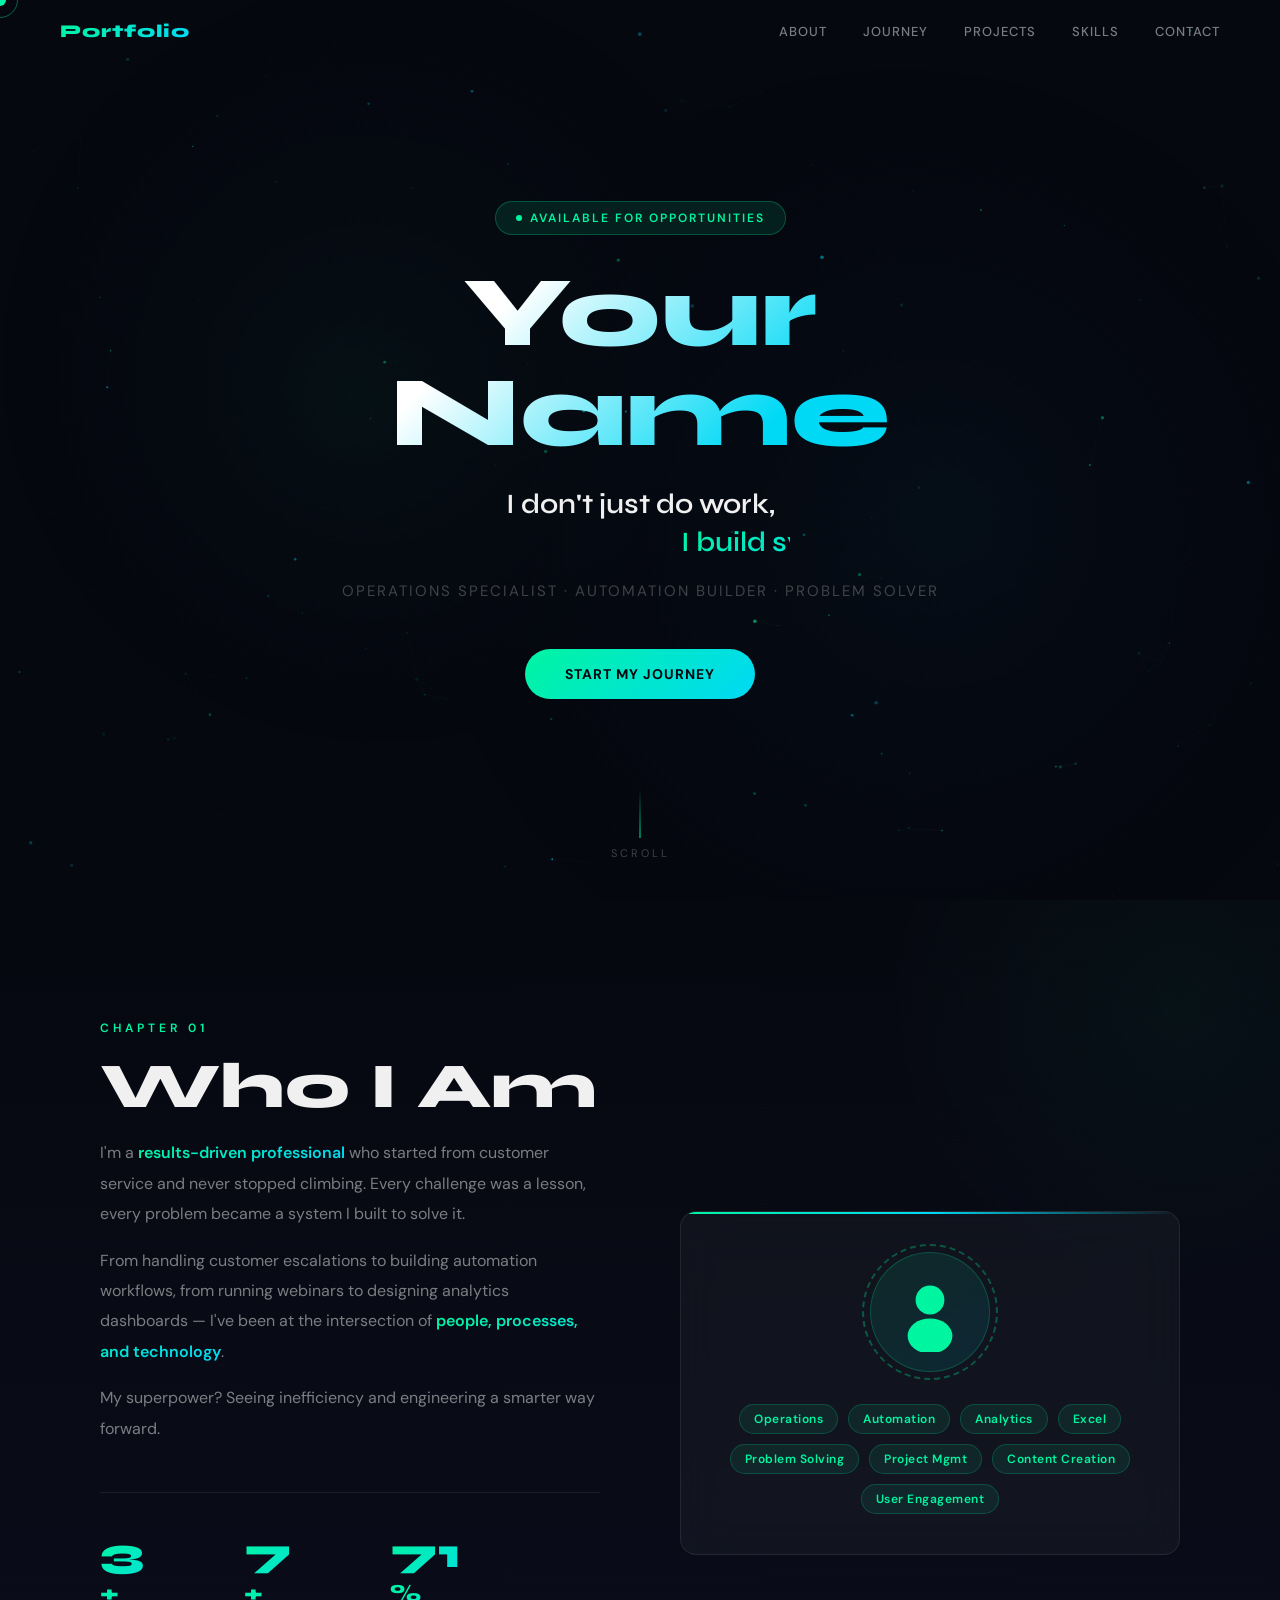
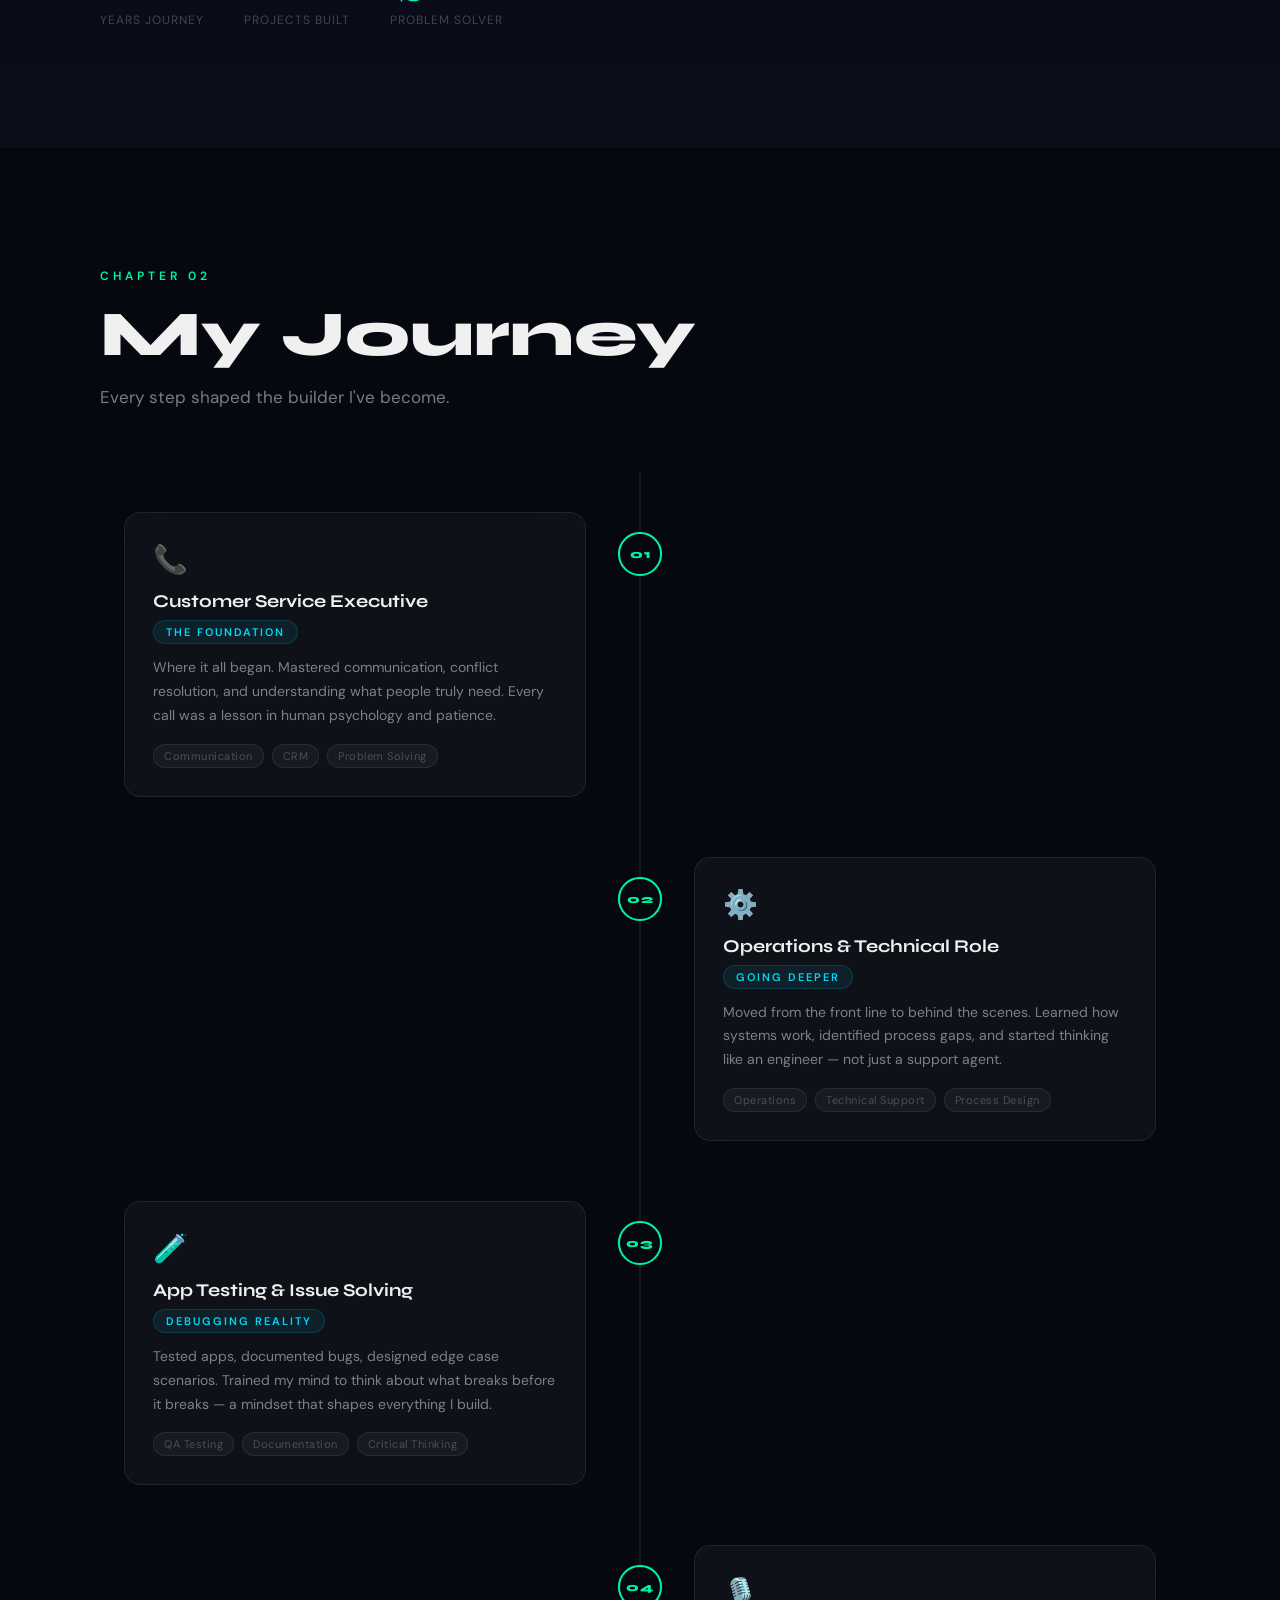
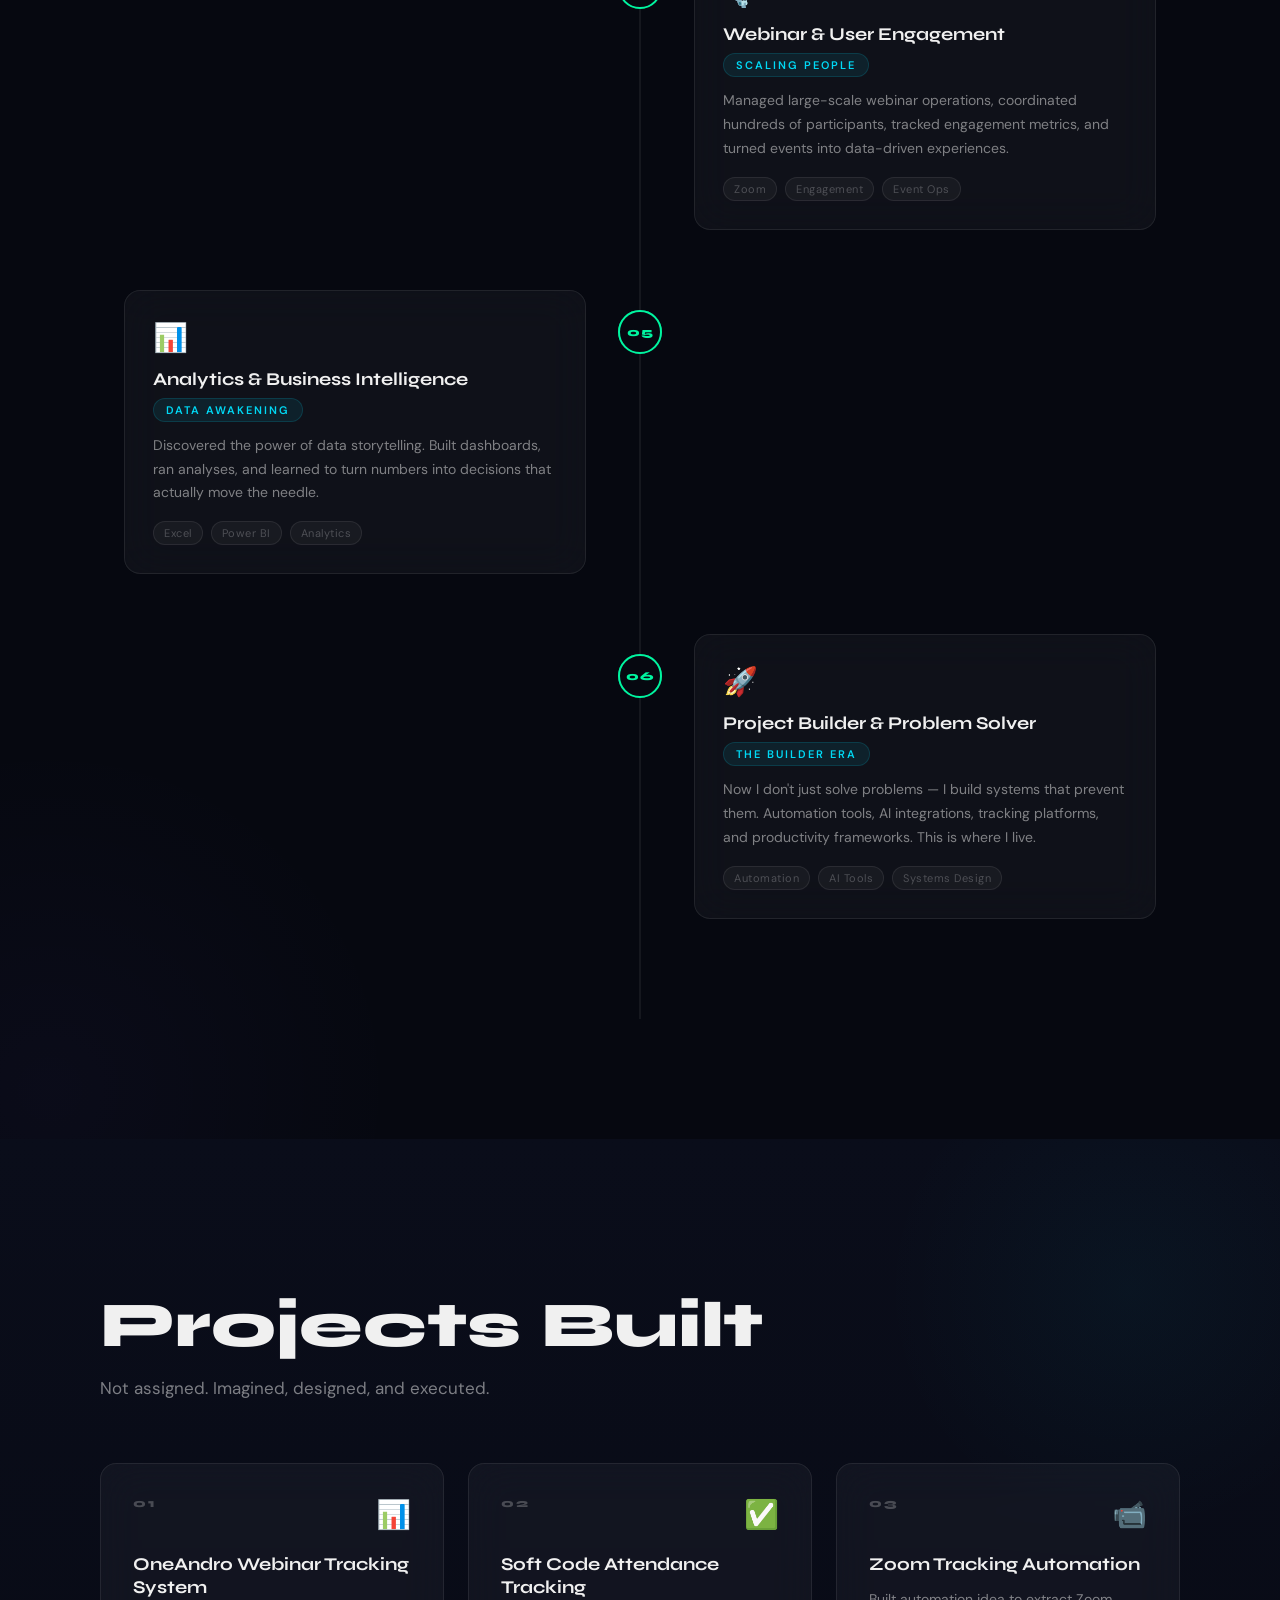
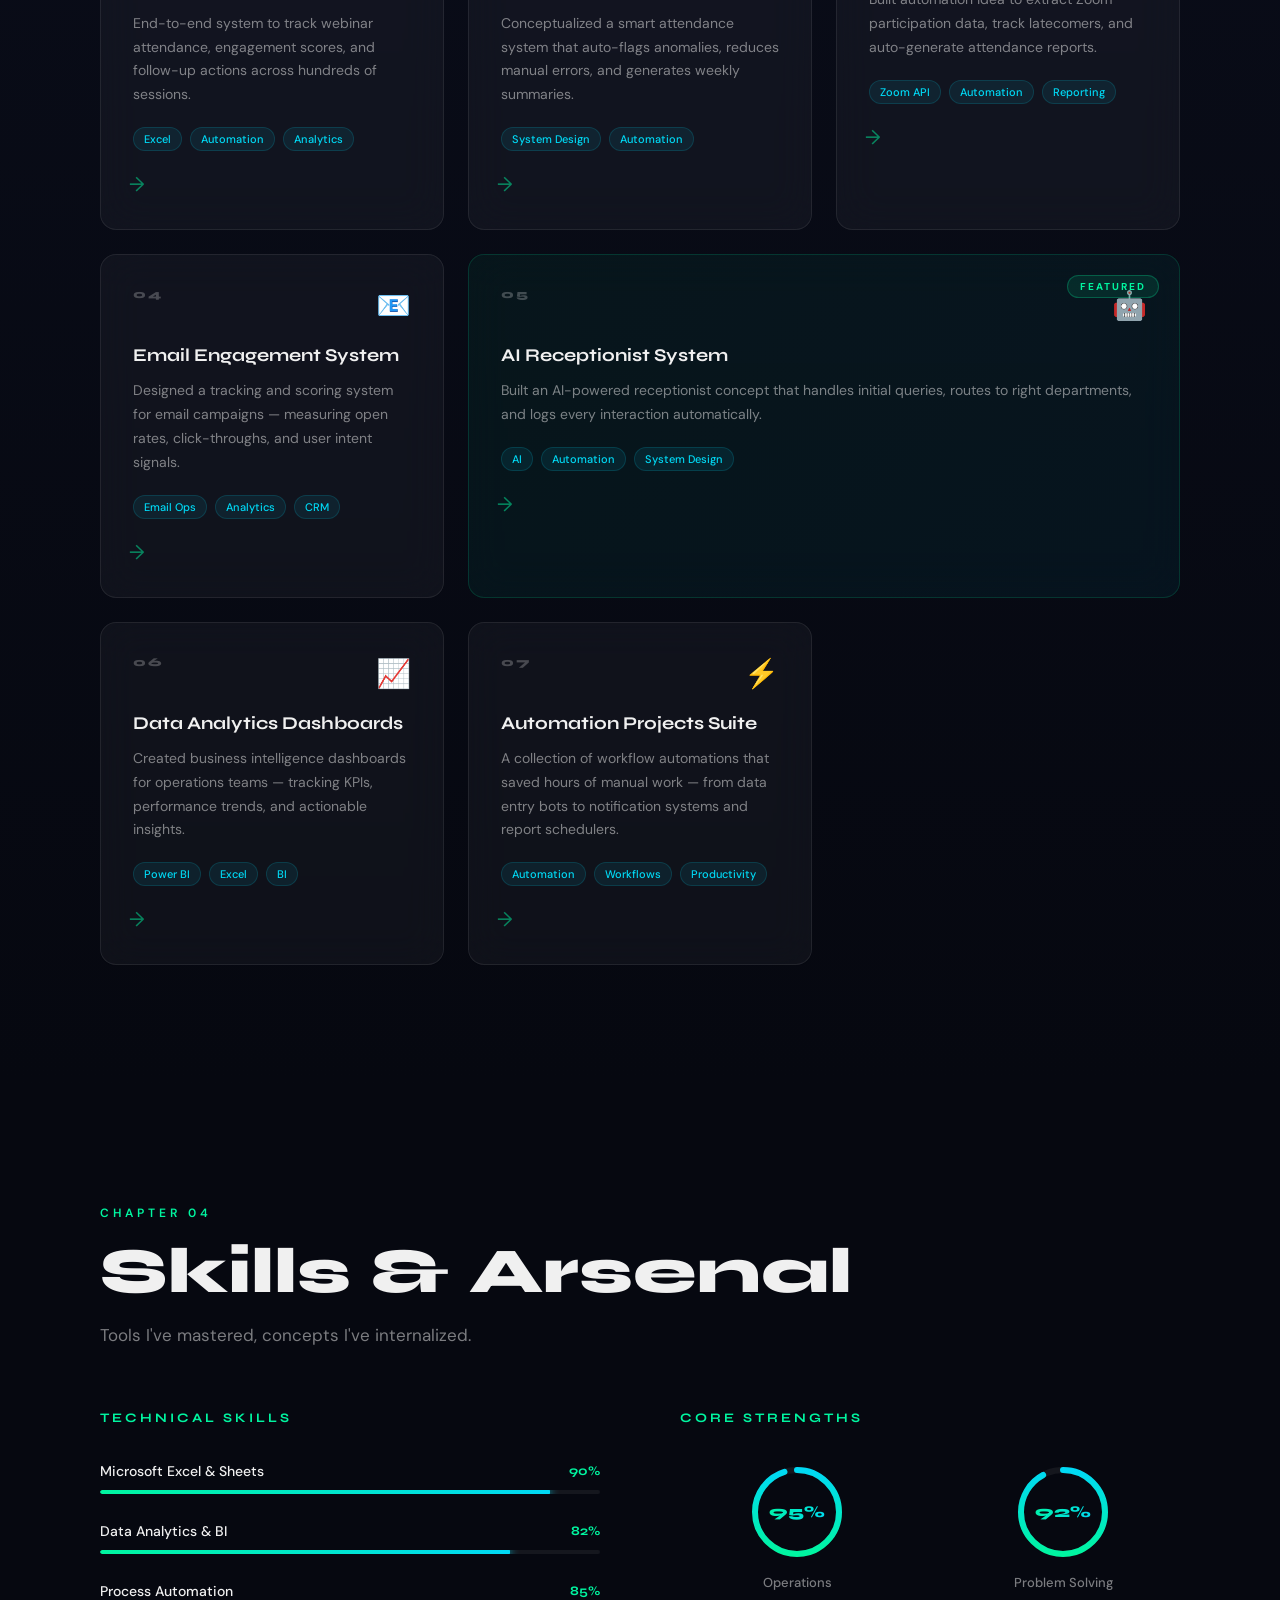
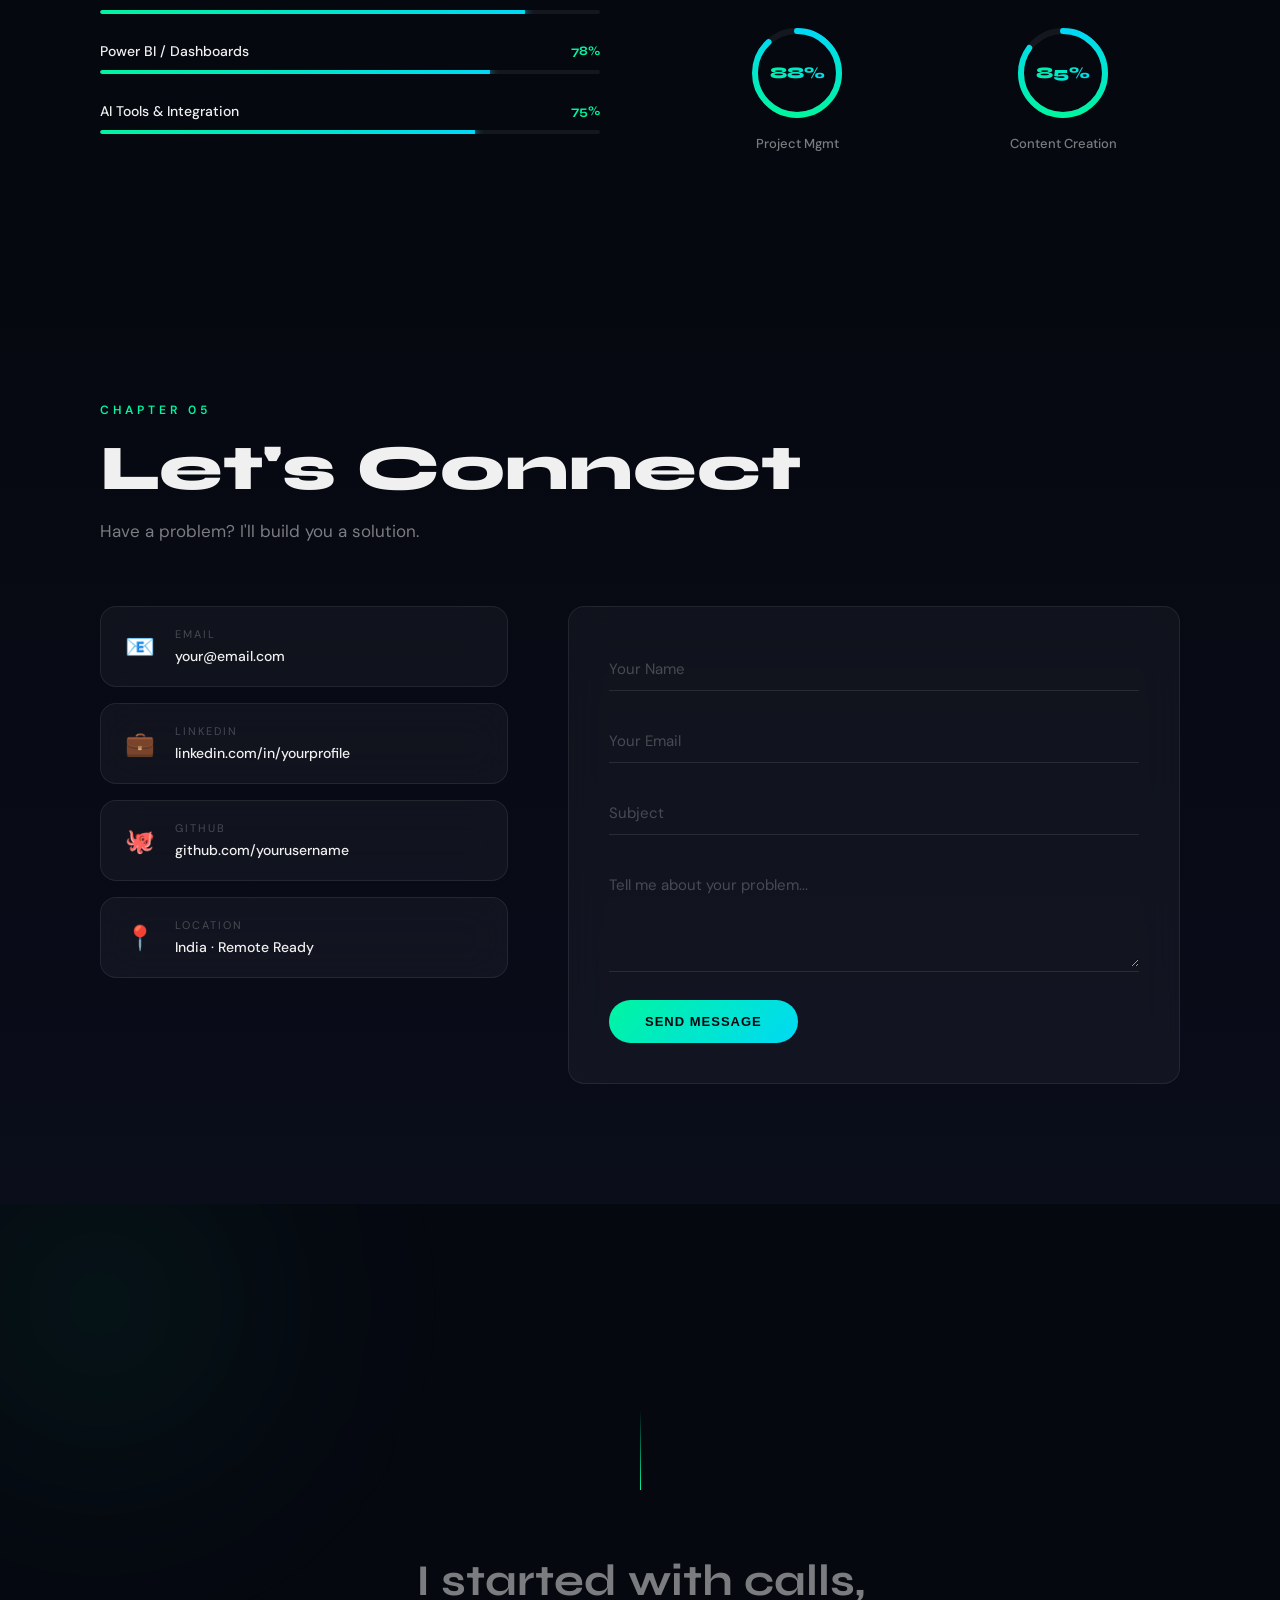
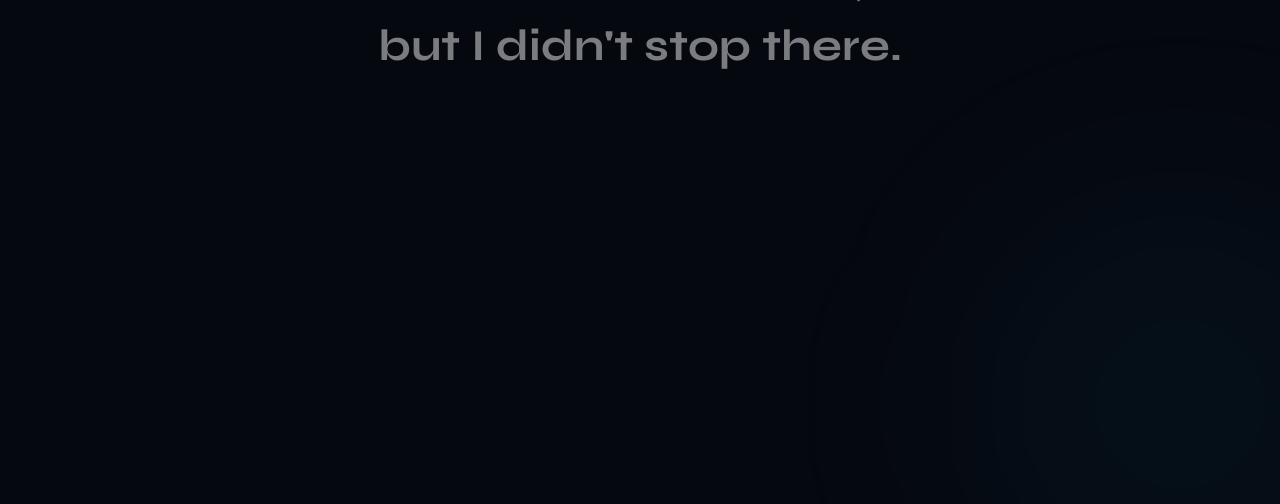
==== index.html @ ba32dc25 "Rename index (1).html to index.html" ====
<!DOCTYPE html>
<html lang="en">
<head>
<meta charset="UTF-8">
<meta name="viewport" content="width=device-width, initial-scale=1.0">
<title>Portfolio — I Create Solutions</title>
<link rel="preconnect" href="https://fonts.googleapis.com">
<link rel="preconnect" href="https://fonts.gstatic.com" crossorigin>
<link href="https://fonts.googleapis.com/css2?family=Clash+Display:wght@400;500;600;700&family=Syne:wght@400;500;600;700;800&family=DM+Sans:ital,wght@0,300;0,400;0,500;1,300&display=swap" rel="stylesheet">
<link rel="stylesheet" href="style.css">
</head>
<body>

<!-- Custom Cursor -->
<div class="cursor" id="cursor"></div>
<div class="cursor-follower" id="cursorFollower"></div>

<!-- Loader -->
<div class="loader" id="loader">
  <div class="loader-inner">
    <div class="loader-line"></div>
    <p class="loader-text">Loading Story<span class="loader-dots">...</span></p>
  </div>
</div>

<!-- Navigation -->
<nav class="nav" id="nav">
  <div class="nav-logo">Portfolio</div>
  <div class="nav-links">
    <a href="#about">About</a>
    <a href="#journey">Journey</a>
    <a href="#projects">Projects</a>
    <a href="#skills">Skills</a>
    <a href="#contact">Contact</a>
  </div>
  <div class="nav-hamburger" id="hamburger">
    <span></span><span></span><span></span>
  </div>
</nav>

<!-- Mobile Nav -->
<div class="mobile-nav" id="mobileNav">
  <a href="#about" class="mobile-nav-link">About</a>
  <a href="#journey" class="mobile-nav-link">Journey</a>
  <a href="#projects" class="mobile-nav-link">Projects</a>
  <a href="#skills" class="mobile-nav-link">Skills</a>
  <a href="#contact" class="mobile-nav-link">Contact</a>
</div>

<!-- ===== HERO SECTION ===== -->
<section class="hero" id="hero">
  <canvas id="particleCanvas"></canvas>
  <div class="hero-content">
    <div class="hero-badge reveal-up">Available for Opportunities</div>
    <h1 class="hero-name reveal-up">
      <span class="name-line" data-text="Your Name">Your Name</span>
    </h1>
    <div class="hero-tagline reveal-up">
      <span class="tagline-static">I don't just do work,</span>
      <span class="tagline-animated">
        <span class="word active">I create solutions.</span>
        <span class="word">I build systems.</span>
        <span class="word">I automate futures.</span>
      </span>
    </div>
    <p class="hero-sub reveal-up">Operations Specialist · Automation Builder · Problem Solver</p>
    <a href="#about" class="hero-btn reveal-up">
      <span>Start My Journey</span>
      <div class="btn-glow"></div>
    </a>
  </div>
  <div class="hero-scroll-indicator">
    <div class="scroll-line"></div>
    <span>Scroll</span>
  </div>
</section>

<!-- ===== ABOUT SECTION ===== -->
<section class="about" id="about">
  <div class="section-container">
    <div class="section-label">Chapter 01</div>
    <h2 class="section-title split-text">Who I Am</h2>
    <div class="about-grid">
      <div class="about-text">
        <p class="about-intro">I'm a <span class="highlight">results-driven professional</span> who started from customer service and never stopped climbing. Every challenge was a lesson, every problem became a system I built to solve it.</p>
        <p>From handling customer escalations to building automation workflows, from running webinars to designing analytics dashboards — I've been at the intersection of <span class="highlight">people, processes, and technology</span>.</p>
        <p>My superpower? Seeing inefficiency and engineering a smarter way forward.</p>
        <div class="about-stats">
          <div class="stat-item">
            <span class="stat-num" data-target="5">0</span><span class="stat-suffix">+</span>
            <span class="stat-label">Years Journey</span>
          </div>
          <div class="stat-item">
            <span class="stat-num" data-target="10">0</span><span class="stat-suffix">+</span>
            <span class="stat-label">Projects Built</span>
          </div>
          <div class="stat-item">
            <span class="stat-num" data-target="100">0</span><span class="stat-suffix">%</span>
            <span class="stat-label">Problem Solver</span>
          </div>
        </div>
      </div>
      <div class="about-visual">
        <div class="about-card glass">
          <div class="about-avatar">
            <div class="avatar-ring"></div>
            <div class="avatar-inner">
              <svg viewBox="0 0 100 100" fill="none" xmlns="http://www.w3.org/2000/svg">
                <circle cx="50" cy="35" r="18" fill="url(#avatarGrad)"/>
                <ellipse cx="50" cy="80" rx="28" ry="22" fill="url(#avatarGrad)"/>
                <defs>
                  <linearGradient id="avatarGrad" x1="0" y1="0" x2="100" y2="100">
                    <stop offset="0%" stop-color="#00f5a0"/>
                    <stop offset="100%" stop-color="#00d9f5"/>
                  </linearGradient>
                </defs>
              </svg>
            </div>
          </div>
          <div class="skill-tags">
            <span class="tag">Operations</span>
            <span class="tag">Automation</span>
            <span class="tag">Analytics</span>
            <span class="tag">Excel</span>
            <span class="tag">Problem Solving</span>
            <span class="tag">Project Mgmt</span>
            <span class="tag">Content Creation</span>
            <span class="tag">User Engagement</span>
          </div>
        </div>
      </div>
    </div>
  </div>
</section>

<!-- ===== JOURNEY SECTION ===== -->
<section class="journey" id="journey">
  <div class="section-container">
    <div class="section-label">Chapter 02</div>
    <h2 class="section-title">My Journey</h2>
    <p class="section-sub">Every step shaped the builder I've become.</p>
    <div class="timeline">
      <div class="timeline-line">
        <div class="timeline-progress" id="timelineProgress"></div>
      </div>

      <div class="timeline-item" data-side="left">
        <div class="timeline-dot">
          <div class="dot-pulse"></div>
          <span>01</span>
        </div>
        <div class="timeline-card glass">
          <div class="timeline-icon">📞</div>
          <h3>Customer Service Executive</h3>
          <div class="timeline-tag">The Foundation</div>
          <p>Where it all began. Mastered communication, conflict resolution, and understanding what people truly need. Every call was a lesson in human psychology and patience.</p>
          <div class="timeline-skills">
            <span>Communication</span><span>CRM</span><span>Problem Solving</span>
          </div>
        </div>
      </div>

      <div class="timeline-item" data-side="right">
        <div class="timeline-dot">
          <div class="dot-pulse"></div>
          <span>02</span>
        </div>
        <div class="timeline-card glass">
          <div class="timeline-icon">⚙️</div>
          <h3>Operations & Technical Role</h3>
          <div class="timeline-tag">Going Deeper</div>
          <p>Moved from the front line to behind the scenes. Learned how systems work, identified process gaps, and started thinking like an engineer — not just a support agent.</p>
          <div class="timeline-skills">
            <span>Operations</span><span>Technical Support</span><span>Process Design</span>
          </div>
        </div>
      </div>

      <div class="timeline-item" data-side="left">
        <div class="timeline-dot">
          <div class="dot-pulse"></div>
          <span>03</span>
        </div>
        <div class="timeline-card glass">
          <div class="timeline-icon">🧪</div>
          <h3>App Testing & Issue Solving</h3>
          <div class="timeline-tag">Debugging Reality</div>
          <p>Tested apps, documented bugs, designed edge case scenarios. Trained my mind to think about what breaks before it breaks — a mindset that shapes everything I build.</p>
          <div class="timeline-skills">
            <span>QA Testing</span><span>Documentation</span><span>Critical Thinking</span>
          </div>
        </div>
      </div>

      <div class="timeline-item" data-side="right">
        <div class="timeline-dot">
          <div class="dot-pulse"></div>
          <span>04</span>
        </div>
        <div class="timeline-card glass">
          <div class="timeline-icon">🎙️</div>
          <h3>Webinar & User Engagement</h3>
          <div class="timeline-tag">Scaling People</div>
          <p>Managed large-scale webinar operations, coordinated hundreds of participants, tracked engagement metrics, and turned events into data-driven experiences.</p>
          <div class="timeline-skills">
            <span>Zoom</span><span>Engagement</span><span>Event Ops</span>
          </div>
        </div>
      </div>

      <div class="timeline-item" data-side="left">
        <div class="timeline-dot">
          <div class="dot-pulse"></div>
          <span>05</span>
        </div>
        <div class="timeline-card glass">
          <div class="timeline-icon">📊</div>
          <h3>Analytics & Business Intelligence</h3>
          <div class="timeline-tag">Data Awakening</div>
          <p>Discovered the power of data storytelling. Built dashboards, ran analyses, and learned to turn numbers into decisions that actually move the needle.</p>
          <div class="timeline-skills">
            <span>Excel</span><span>Power BI</span><span>Analytics</span>
          </div>
        </div>
      </div>

      <div class="timeline-item" data-side="right">
        <div class="timeline-dot">
          <div class="dot-pulse"></div>
          <span>06</span>
        </div>
        <div class="timeline-card glass">
          <div class="timeline-icon">🚀</div>
          <h3>Project Builder & Problem Solver</h3>
          <div class="timeline-tag">The Builder Era</div>
          <p>Now I don't just solve problems — I build systems that prevent them. Automation tools, AI integrations, tracking platforms, and productivity frameworks. This is where I live.</p>
          <div class="timeline-skills">
            <span>Automation</span><span>AI Tools</span><span>Systems Design</span>
          </div>
        </div>
      </div>

    </div>
  </div>
</section>

<!-- ===== PROJECTS SECTION ===== -->
<section class="projects" id="projects">
  <div class="section-container">
    <div class="section-label">Chapter 03</div>
    <h2 class="section-title">Projects Built</h2>
    <p class="section-sub">Not assigned. Imagined, designed, and executed.</p>
    <div class="projects-grid">

      <div class="project-card glass" data-project="0">
        <div class="project-glow"></div>
        <div class="project-header">
          <span class="project-num">01</span>
          <div class="project-icon">📊</div>
        </div>
        <h3>OneAndro Webinar Tracking System</h3>
        <p>End-to-end system to track webinar attendance, engagement scores, and follow-up actions across hundreds of sessions.</p>
        <div class="project-tags">
          <span>Excel</span><span>Automation</span><span>Analytics</span>
        </div>
        <div class="project-arrow">→</div>
      </div>

      <div class="project-card glass" data-project="1">
        <div class="project-glow"></div>
        <div class="project-header">
          <span class="project-num">02</span>
          <div class="project-icon">✅</div>
        </div>
        <h3>Soft Code Attendance Tracking</h3>
        <p>Conceptualized a smart attendance system that auto-flags anomalies, reduces manual errors, and generates weekly summaries.</p>
        <div class="project-tags">
          <span>System Design</span><span>Automation</span>
        </div>
        <div class="project-arrow">→</div>
      </div>

      <div class="project-card glass" data-project="2">
        <div class="project-glow"></div>
        <div class="project-header">
          <span class="project-num">03</span>
          <div class="project-icon">📹</div>
        </div>
        <h3>Zoom Tracking Automation</h3>
        <p>Built automation idea to extract Zoom participation data, track latecomers, and auto-generate attendance reports.</p>
        <div class="project-tags">
          <span>Zoom API</span><span>Automation</span><span>Reporting</span>
        </div>
        <div class="project-arrow">→</div>
      </div>

      <div class="project-card glass" data-project="3">
        <div class="project-glow"></div>
        <div class="project-header">
          <span class="project-num">04</span>
          <div class="project-icon">📧</div>
        </div>
        <h3>Email Engagement System</h3>
        <p>Designed a tracking and scoring system for email campaigns — measuring open rates, click-throughs, and user intent signals.</p>
        <div class="project-tags">
          <span>Email Ops</span><span>Analytics</span><span>CRM</span>
        </div>
        <div class="project-arrow">→</div>
      </div>

      <div class="project-card glass featured" data-project="4">
        <div class="project-glow"></div>
        <div class="project-badge">Featured</div>
        <div class="project-header">
          <span class="project-num">05</span>
          <div class="project-icon">🤖</div>
        </div>
        <h3>AI Receptionist System</h3>
        <p>Built an AI-powered receptionist concept that handles initial queries, routes to right departments, and logs every interaction automatically.</p>
        <div class="project-tags">
          <span>AI</span><span>Automation</span><span>System Design</span>
        </div>
        <div class="project-arrow">→</div>
      </div>

      <div class="project-card glass" data-project="5">
        <div class="project-glow"></div>
        <div class="project-header">
          <span class="project-num">06</span>
          <div class="project-icon">📈</div>
        </div>
        <h3>Data Analytics Dashboards</h3>
        <p>Created business intelligence dashboards for operations teams — tracking KPIs, performance trends, and actionable insights.</p>
        <div class="project-tags">
          <span>Power BI</span><span>Excel</span><span>BI</span>
        </div>
        <div class="project-arrow">→</div>
      </div>

      <div class="project-card glass" data-project="6">
        <div class="project-glow"></div>
        <div class="project-header">
          <span class="project-num">07</span>
          <div class="project-icon">⚡</div>
        </div>
        <h3>Automation Projects Suite</h3>
        <p>A collection of workflow automations that saved hours of manual work — from data entry bots to notification systems and report schedulers.</p>
        <div class="project-tags">
          <span>Automation</span><span>Workflows</span><span>Productivity</span>
        </div>
        <div class="project-arrow">→</div>
      </div>

    </div>
  </div>
</section>

<!-- Project Modal -->
<div class="project-modal" id="projectModal">
  <div class="modal-overlay" id="modalOverlay"></div>
  <div class="modal-content glass" id="modalContent">
    <button class="modal-close" id="modalClose">✕</button>
    <div id="modalBody"></div>
  </div>
</div>

<!-- ===== SKILLS SECTION ===== -->
<section class="skills" id="skills">
  <div class="section-container">
    <div class="section-label">Chapter 04</div>
    <h2 class="section-title">Skills & Arsenal</h2>
    <p class="section-sub">Tools I've mastered, concepts I've internalized.</p>

    <div class="skills-layout">
      <div class="skills-bars">
        <h3 class="skills-category">Technical Skills</h3>
        <div class="skill-bar-item" data-percent="90">
          <div class="skill-bar-header">
            <span>Microsoft Excel & Sheets</span>
            <span class="skill-percent">90%</span>
          </div>
          <div class="skill-bar-track">
            <div class="skill-bar-fill" style="--target: 90%"></div>
          </div>
        </div>
        <div class="skill-bar-item" data-percent="82">
          <div class="skill-bar-header">
            <span>Data Analytics & BI</span>
            <span class="skill-percent">82%</span>
          </div>
          <div class="skill-bar-track">
            <div class="skill-bar-fill" style="--target: 82%"></div>
          </div>
        </div>
        <div class="skill-bar-item" data-percent="85">
          <div class="skill-bar-header">
            <span>Process Automation</span>
            <span class="skill-percent">85%</span>
          </div>
          <div class="skill-bar-track">
            <div class="skill-bar-fill" style="--target: 85%"></div>
          </div>
        </div>
        <div class="skill-bar-item" data-percent="78">
          <div class="skill-bar-header">
            <span>Power BI / Dashboards</span>
            <span class="skill-percent">78%</span>
          </div>
          <div class="skill-bar-track">
            <div class="skill-bar-fill" style="--target: 78%"></div>
          </div>
        </div>
        <div class="skill-bar-item" data-percent="75">
          <div class="skill-bar-header">
            <span>AI Tools & Integration</span>
            <span class="skill-percent">75%</span>
          </div>
          <div class="skill-bar-track">
            <div class="skill-bar-fill" style="--target: 75%"></div>
          </div>
        </div>
      </div>

      <div class="skills-orbs">
        <h3 class="skills-category">Core Strengths</h3>
        <div class="orbs-grid">
          <div class="orb-item">
            <div class="orb-ring"><div class="orb-inner" data-percent="95">
              <svg viewBox="0 0 100 100"><circle cx="50" cy="50" r="42" class="orb-bg"/><circle cx="50" cy="50" r="42" class="orb-fill" style="--p:95"/></svg>
              <span class="orb-val">95%</span>
            </div></div>
            <p>Operations</p>
          </div>
          <div class="orb-item">
            <div class="orb-ring"><div class="orb-inner" data-percent="92">
              <svg viewBox="0 0 100 100"><circle cx="50" cy="50" r="42" class="orb-bg"/><circle cx="50" cy="50" r="42" class="orb-fill" style="--p:92"/></svg>
              <span class="orb-val">92%</span>
            </div></div>
            <p>Problem Solving</p>
          </div>
          <div class="orb-item">
            <div class="orb-ring"><div class="orb-inner" data-percent="88">
              <svg viewBox="0 0 100 100"><circle cx="50" cy="50" r="42" class="orb-bg"/><circle cx="50" cy="50" r="42" class="orb-fill" style="--p:88"/></svg>
              <span class="orb-val">88%</span>
            </div></div>
            <p>Project Mgmt</p>
          </div>
          <div class="orb-item">
            <div class="orb-ring"><div class="orb-inner" data-percent="85">
              <svg viewBox="0 0 100 100"><circle cx="50" cy="50" r="42" class="orb-bg"/><circle cx="50" cy="50" r="42" class="orb-fill" style="--p:85"/></svg>
              <span class="orb-val">85%</span>
            </div></div>
            <p>Content Creation</p>
          </div>
        </div>
      </div>
    </div>
  </div>
</section>

<!-- ===== CONTACT SECTION ===== -->
<section class="contact" id="contact">
  <div class="section-container">
    <div class="section-label">Chapter 05</div>
    <h2 class="section-title">Let's Connect</h2>
    <p class="section-sub">Have a problem? I'll build you a solution.</p>
    <div class="contact-grid">
      <div class="contact-info">
        <div class="contact-item glass">
          <span class="contact-icon">📧</span>
          <div>
            <span class="contact-label">Email</span>
            <a href="mailto:your@email.com" class="contact-value">your@email.com</a>
          </div>
        </div>
        <div class="contact-item glass">
          <span class="contact-icon">💼</span>
          <div>
            <span class="contact-label">LinkedIn</span>
            <a href="#" class="contact-value">linkedin.com/in/yourprofile</a>
          </div>
        </div>
        <div class="contact-item glass">
          <span class="contact-icon">🐙</span>
          <div>
            <span class="contact-label">GitHub</span>
            <a href="#" class="contact-value">github.com/yourusername</a>
          </div>
        </div>
        <div class="contact-item glass">
          <span class="contact-icon">📍</span>
          <div>
            <span class="contact-label">Location</span>
            <span class="contact-value">India · Remote Ready</span>
          </div>
        </div>
      </div>
      <form class="contact-form glass" id="contactForm">
        <div class="form-group">
          <input type="text" placeholder="Your Name" class="form-input" required>
          <div class="form-line"></div>
        </div>
        <div class="form-group">
          <input type="email" placeholder="Your Email" class="form-input" required>
          <div class="form-line"></div>
        </div>
        <div class="form-group">
          <input type="text" placeholder="Subject" class="form-input">
          <div class="form-line"></div>
        </div>
        <div class="form-group">
          <textarea placeholder="Tell me about your problem..." class="form-input form-textarea" rows="4" required></textarea>
          <div class="form-line"></div>
        </div>
        <button type="submit" class="submit-btn">
          <span>Send Message</span>
          <div class="btn-glow"></div>
        </button>
        <div class="form-success" id="formSuccess">Message sent! I'll reply soon ✓</div>
      </form>
    </div>
  </div>
</section>

<!-- ===== FINAL SECTION ===== -->
<section class="finale" id="finale">
  <div class="finale-bg">
    <div class="finale-orb finale-orb-1"></div>
    <div class="finale-orb finale-orb-2"></div>
  </div>
  <div class="finale-content">
    <div class="finale-line"></div>
    <blockquote class="finale-quote">
      <span class="q-line" data-delay="0">I started with calls,</span>
      <span class="q-line" data-delay="0.3">but I didn't stop there.</span>
      <span class="q-line q-highlight" data-delay="0.7">I started building solutions.</span>
    </blockquote>
    <p class="finale-sub">And I'm not done yet.</p>
    <a href="#hero" class="back-top-btn glass">
      <span>↑</span> Back to Top
    </a>
  </div>
</section>

<script src="script.js"></script>
</body>
</html>
---- style.css ----
/* ============================================
   PORTFOLIO CSS — DARK CINEMATIC THEME
   ============================================ */

:root {
  --bg: #060810;
  --bg-2: #0a0d1a;
  --surface: rgba(255,255,255,0.04);
  --surface-hover: rgba(255,255,255,0.08);
  --border: rgba(255,255,255,0.08);
  --border-hover: rgba(0,245,160,0.3);
  --neon-1: #00f5a0;
  --neon-2: #00d9f5;
  --neon-3: #7b61ff;
  --neon-4: #ff6b6b;
  --text: #f0f0f0;
  --text-muted: rgba(240,240,240,0.5);
  --text-dim: rgba(240,240,240,0.25);
  --glow-1: rgba(0,245,160,0.15);
  --glow-2: rgba(0,217,245,0.15);
  --radius: 16px;
  --radius-sm: 10px;
  --font-display: 'Syne', sans-serif;
  --font-body: 'DM Sans', sans-serif;
}

/* ===== RESET & BASE ===== */
*, *::before, *::after { margin: 0; padding: 0; box-sizing: border-box; }
html { scroll-behavior: smooth; overflow-x: hidden; }
body {
  background: var(--bg);
  color: var(--text);
  font-family: var(--font-body);
  overflow-x: hidden;
  cursor: none;
}
a { color: inherit; text-decoration: none; }
img { max-width: 100%; display: block; }

/* ===== SCROLLBAR ===== */
::-webkit-scrollbar { width: 4px; }
::-webkit-scrollbar-track { background: var(--bg); }
::-webkit-scrollbar-thumb { background: var(--neon-1); border-radius: 4px; }

/* ===== CUSTOM CURSOR ===== */
.cursor {
  width: 12px; height: 12px;
  background: var(--neon-1);
  border-radius: 50%;
  position: fixed; top: 0; left: 0;
  pointer-events: none; z-index: 9999;
  transform: translate(-50%, -50%);
  transition: transform 0.1s ease, width 0.3s, height 0.3s, background 0.3s;
  mix-blend-mode: screen;
}
.cursor-follower {
  width: 36px; height: 36px;
  border: 1.5px solid rgba(0,245,160,0.4);
  border-radius: 50%;
  position: fixed; top: 0; left: 0;
  pointer-events: none; z-index: 9998;
  transform: translate(-50%, -50%);
  transition: transform 0.12s ease, width 0.3s, height 0.3s, opacity 0.3s;
}
.cursor.expanded { width: 24px; height: 24px; }
.cursor-follower.expanded { width: 56px; height: 56px; border-color: rgba(0,245,160,0.2); }

/* ===== LOADER ===== */
.loader {
  position: fixed; inset: 0;
  background: var(--bg);
  z-index: 10000;
  display: flex; align-items: center; justify-content: center;
  transition: opacity 0.6s ease, visibility 0.6s ease;
}
.loader.hidden { opacity: 0; visibility: hidden; }
.loader-inner { text-align: center; }
.loader-line {
  width: 0; height: 2px;
  background: linear-gradient(90deg, var(--neon-1), var(--neon-2));
  margin: 0 auto 20px;
  border-radius: 2px;
  animation: loaderLine 1.5s ease forwards;
}
@keyframes loaderLine {
  to { width: 200px; }
}
.loader-text {
  font-family: var(--font-display);
  font-size: 14px;
  color: var(--text-muted);
  letter-spacing: 3px;
  text-transform: uppercase;
}
.loader-dots { animation: blink 1s infinite; }
@keyframes blink { 0%,100%{opacity:1} 50%{opacity:0} }

/* ===== NAVIGATION ===== */
.nav {
  position: fixed; top: 0; left: 0; right: 0;
  z-index: 1000;
  display: flex; align-items: center; justify-content: space-between;
  padding: 20px 60px;
  transition: all 0.4s ease;
}
.nav.scrolled {
  background: rgba(6,8,16,0.85);
  backdrop-filter: blur(20px);
  border-bottom: 1px solid var(--border);
  padding: 14px 60px;
}
.nav-logo {
  font-family: var(--font-display);
  font-size: 18px;
  font-weight: 800;
  background: linear-gradient(135deg, var(--neon-1), var(--neon-2));
  -webkit-background-clip: text;
  -webkit-text-fill-color: transparent;
  letter-spacing: 1px;
}
.nav-links { display: flex; gap: 36px; }
.nav-links a {
  font-size: 13px;
  font-weight: 500;
  color: var(--text-muted);
  letter-spacing: 1px;
  text-transform: uppercase;
  position: relative;
  transition: color 0.3s;
}
.nav-links a::after {
  content: '';
  position: absolute; bottom: -4px; left: 0; right: 0;
  height: 1px;
  background: var(--neon-1);
  transform: scaleX(0);
  transition: transform 0.3s ease;
}
.nav-links a:hover { color: var(--neon-1); }
.nav-links a:hover::after { transform: scaleX(1); }

.nav-hamburger {
  display: none; flex-direction: column; gap: 6px;
  cursor: pointer;
}
.nav-hamburger span {
  width: 24px; height: 2px;
  background: var(--text);
  transition: all 0.3s;
  border-radius: 2px;
}

.mobile-nav {
  position: fixed; top: 0; right: -100%;
  width: 280px; height: 100vh;
  background: rgba(6,8,16,0.97);
  backdrop-filter: blur(20px);
  border-left: 1px solid var(--border);
  z-index: 999;
  display: flex; flex-direction: column;
  justify-content: center; align-items: center;
  gap: 32px;
  transition: right 0.4s cubic-bezier(0.4,0,0.2,1);
}
.mobile-nav.open { right: 0; }
.mobile-nav-link {
  font-family: var(--font-display);
  font-size: 20px; font-weight: 700;
  color: var(--text-muted);
  transition: color 0.3s;
}
.mobile-nav-link:hover { color: var(--neon-1); }

/* ===== GLASSMORPHISM ===== */
.glass {
  background: var(--surface);
  backdrop-filter: blur(20px);
  -webkit-backdrop-filter: blur(20px);
  border: 1px solid var(--border);
  border-radius: var(--radius);
}

/* ===== SECTION BASE ===== */
.section-container {
  max-width: 1200px; margin: 0 auto;
  padding: 120px 60px;
}
.section-label {
  font-size: 12px; font-weight: 600;
  color: var(--neon-1);
  letter-spacing: 4px;
  text-transform: uppercase;
  margin-bottom: 16px;
  opacity: 0;
  transform: translateY(20px);
  transition: all 0.6s ease;
}
.section-label.visible { opacity: 1; transform: translateY(0); }
.section-title {
  font-family: var(--font-display);
  font-size: clamp(36px, 5vw, 64px);
  font-weight: 800;
  line-height: 1.1;
  margin-bottom: 16px;
  opacity: 0;
  transform: translateY(30px);
  transition: all 0.7s ease 0.1s;
}
.section-title.visible { opacity: 1; transform: translateY(0); }
.section-sub {
  font-size: 17px;
  color: var(--text-muted);
  margin-bottom: 64px;
  opacity: 0;
  transform: translateY(20px);
  transition: all 0.6s ease 0.2s;
}
.section-sub.visible { opacity: 1; transform: translateY(0); }

/* ===== HERO ===== */
.hero {
  position: relative; width: 100%; height: 100vh;
  display: flex; align-items: center; justify-content: center;
  overflow: hidden;
}
#particleCanvas {
  position: absolute; inset: 0; z-index: 0;
}
.hero-content {
  position: relative; z-index: 2;
  text-align: center;
  max-width: 800px; padding: 0 24px;
}
.hero-badge {
  display: inline-flex; align-items: center; gap: 8px;
  background: rgba(0,245,160,0.1);
  border: 1px solid rgba(0,245,160,0.25);
  color: var(--neon-1);
  font-size: 12px; font-weight: 600;
  letter-spacing: 2px; text-transform: uppercase;
  padding: 8px 20px; border-radius: 40px;
  margin-bottom: 28px;
  opacity: 0; transform: translateY(20px);
  animation: revealUp 0.6s ease 1.8s forwards;
}
.hero-badge::before {
  content: '';
  width: 6px; height: 6px; border-radius: 50%;
  background: var(--neon-1);
  animation: pulse 2s infinite;
}
@keyframes pulse {
  0%,100%{opacity:1;transform:scale(1)}
  50%{opacity:0.5;transform:scale(0.8)}
}
.hero-name {
  font-family: var(--font-display);
  font-size: clamp(52px, 10vw, 100px);
  font-weight: 800; line-height: 1;
  background: linear-gradient(135deg, #ffffff 30%, var(--neon-2) 70%);
  -webkit-background-clip: text;
  -webkit-text-fill-color: transparent;
  margin-bottom: 24px;
  opacity: 0; transform: translateY(30px);
  animation: revealUp 0.8s ease 2s forwards;
}
.hero-tagline {
  font-family: var(--font-display);
  font-size: clamp(18px, 3vw, 28px);
  font-weight: 600; color: var(--text-muted);
  margin-bottom: 16px;
  display: flex; flex-direction: column; align-items: center; gap: 4px;
  opacity: 0; transform: translateY(20px);
  animation: revealUp 0.6s ease 2.2s forwards;
}
.tagline-static { color: var(--text); }
.tagline-animated { position: relative; height: 1.4em; overflow: hidden; min-width: 300px; }
.tagline-animated .word {
  position: absolute; width: 100%; text-align: center;
  background: linear-gradient(135deg, var(--neon-1), var(--neon-2));
  -webkit-background-clip: text;
  -webkit-text-fill-color: transparent;
  opacity: 0; transform: translateY(30px);
  transition: all 0.5s ease;
}
.tagline-animated .word.active { opacity: 1; transform: translateY(0); }
.tagline-animated .word.exit { opacity: 0; transform: translateY(-30px); }

.hero-sub {
  font-size: 15px; color: var(--text-dim);
  letter-spacing: 2px; text-transform: uppercase;
  margin-bottom: 48px;
  opacity: 0; transform: translateY(20px);
  animation: revealUp 0.6s ease 2.4s forwards;
}
.hero-btn {
  display: inline-flex; align-items: center; gap: 10px;
  background: linear-gradient(135deg, var(--neon-1), var(--neon-2));
  color: var(--bg); font-weight: 700; font-size: 14px;
  letter-spacing: 1px; text-transform: uppercase;
  padding: 16px 40px; border-radius: 40px;
  position: relative; overflow: hidden;
  transition: transform 0.3s, box-shadow 0.3s;
  opacity: 0; transform: translateY(20px);
  animation: revealUpBtn 0.6s ease 2.6s forwards;
}
.hero-btn:hover {
  transform: translateY(-3px) scale(1.02);
  box-shadow: 0 20px 60px rgba(0,245,160,0.3);
}
.btn-glow {
  position: absolute; inset: 0;
  background: linear-gradient(135deg, transparent, rgba(255,255,255,0.2), transparent);
  transform: translateX(-100%);
  transition: transform 0.5s ease;
}
.hero-btn:hover .btn-glow { transform: translateX(100%); }

@keyframes revealUp {
  to { opacity: 1; transform: translateY(0); }
}
@keyframes revealUpBtn {
  to { opacity: 1; transform: translateY(0); }
}

.hero-scroll-indicator {
  position: absolute; bottom: 40px; left: 50%;
  transform: translateX(-50%);
  display: flex; flex-direction: column; align-items: center; gap: 8px;
  opacity: 0; animation: fadeIn 1s ease 3.2s forwards;
}
.scroll-line {
  width: 1px; height: 50px;
  background: linear-gradient(to bottom, transparent, var(--neon-1));
  animation: scrollPulse 2s ease infinite;
}
@keyframes scrollPulse {
  0%,100%{transform:scaleY(1);opacity:0.5} 50%{transform:scaleY(1.2);opacity:1}
}
.hero-scroll-indicator span {
  font-size: 11px; color: var(--text-dim); letter-spacing: 3px; text-transform: uppercase;
}
@keyframes fadeIn { to { opacity: 1; } }

/* ===== ABOUT ===== */
.about {
  background: linear-gradient(180deg, var(--bg) 0%, var(--bg-2) 100%);
  position: relative; overflow: hidden;
}
.about::before {
  content: '';
  position: absolute; top: -200px; right: -200px;
  width: 600px; height: 600px; border-radius: 50%;
  background: radial-gradient(circle, rgba(0,245,160,0.04) 0%, transparent 70%);
  pointer-events: none;
}
.about-grid {
  display: grid; grid-template-columns: 1fr 1fr; gap: 80px; align-items: center;
}
.about-intro {
  font-size: 19px; line-height: 1.8; color: var(--text);
  margin-bottom: 20px;
}
.about-text p {
  font-size: 16px; line-height: 1.9; color: var(--text-muted); margin-bottom: 16px;
}
.highlight {
  background: linear-gradient(135deg, var(--neon-1), var(--neon-2));
  -webkit-background-clip: text;
  -webkit-text-fill-color: transparent;
  font-weight: 600;
}
.about-stats {
  display: flex; gap: 40px; margin-top: 48px;
  padding-top: 40px;
  border-top: 1px solid var(--border);
}
.stat-item { display: flex; flex-direction: column; gap: 4px; }
.stat-num {
  font-family: var(--font-display);
  font-size: 42px; font-weight: 800;
  background: linear-gradient(135deg, var(--neon-1), var(--neon-2));
  -webkit-background-clip: text;
  -webkit-text-fill-color: transparent;
  line-height: 1;
}
.stat-suffix {
  font-family: var(--font-display);
  font-size: 24px; font-weight: 800;
  background: linear-gradient(135deg, var(--neon-1), var(--neon-2));
  -webkit-background-clip: text;
  -webkit-text-fill-color: transparent;
}
.stat-label { font-size: 12px; color: var(--text-dim); text-transform: uppercase; letter-spacing: 1px; }

.about-card {
  padding: 40px; display: flex; flex-direction: column; align-items: center; gap: 32px;
  position: relative; overflow: hidden;
  transform: translateY(40px); opacity: 0; transition: all 0.8s ease 0.3s;
}
.about-card.visible { transform: translateY(0); opacity: 1; }
.about-card::before {
  content: '';
  position: absolute; top: 0; left: 0; right: 0; height: 2px;
  background: linear-gradient(90deg, var(--neon-1), var(--neon-2), transparent);
}
.about-avatar {
  position: relative; width: 120px; height: 120px;
  display: flex; align-items: center; justify-content: center;
}
.avatar-ring {
  position: absolute; inset: -8px; border-radius: 50%;
  border: 2px dashed rgba(0,245,160,0.3);
  animation: spin 15s linear infinite;
}
@keyframes spin { to { transform: rotate(360deg); } }
.avatar-inner {
  width: 100%; height: 100%; border-radius: 50%;
  background: linear-gradient(135deg, rgba(0,245,160,0.1), rgba(0,217,245,0.1));
  display: flex; align-items: center; justify-content: center;
  overflow: hidden; border: 1px solid rgba(0,245,160,0.2);
}
.avatar-inner svg { width: 80px; height: 80px; }

.skill-tags {
  display: flex; flex-wrap: wrap; gap: 10px; justify-content: center;
}
.tag {
  font-size: 12px; font-weight: 600;
  color: var(--neon-1); letter-spacing: 0.5px;
  background: rgba(0,245,160,0.08);
  border: 1px solid rgba(0,245,160,0.2);
  padding: 6px 14px; border-radius: 20px;
  transition: all 0.3s;
}
.tag:hover {
  background: rgba(0,245,160,0.15);
  transform: translateY(-2px);
  box-shadow: 0 4px 20px rgba(0,245,160,0.2);
}

/* ===== JOURNEY ===== */
.journey {
  background: var(--bg);
  position: relative; overflow: hidden;
}
.journey::before {
  content: '';
  position: absolute; bottom: -300px; left: -300px;
  width: 700px; height: 700px; border-radius: 50%;
  background: radial-gradient(circle, rgba(123,97,255,0.04) 0%, transparent 70%);
}

.timeline {
  position: relative; padding: 40px 0;
}
.timeline-line {
  position: absolute; left: 50%; top: 0; bottom: 0;
  width: 2px;
  background: rgba(255,255,255,0.06);
  transform: translateX(-50%);
}
.timeline-progress {
  width: 100%; height: 0%;
  background: linear-gradient(180deg, var(--neon-1), var(--neon-2));
  transition: height 0.1s;
  border-radius: 2px;
}

.timeline-item {
  display: grid; grid-template-columns: 1fr 60px 1fr;
  gap: 0; margin-bottom: 60px; align-items: start;
  opacity: 0; transform: translateY(30px);
  transition: all 0.7s ease;
}
.timeline-item.visible { opacity: 1; transform: translateY(0); }
.timeline-item[data-side="left"] .timeline-card { grid-column: 1; grid-row: 1; }
.timeline-item[data-side="left"] .timeline-dot { grid-column: 2; grid-row: 1; }
.timeline-item[data-side="right"] .timeline-card { grid-column: 3; grid-row: 1; }
.timeline-item[data-side="right"] .timeline-dot { grid-column: 2; grid-row: 1; }

.timeline-dot {
  display: flex; align-items: flex-start; justify-content: center;
  padding-top: 20px;
  position: relative; z-index: 2;
}
.timeline-dot span {
  width: 44px; height: 44px; border-radius: 50%;
  background: var(--bg);
  border: 2px solid var(--neon-1);
  display: flex; align-items: center; justify-content: center;
  font-family: var(--font-display); font-size: 12px; font-weight: 800;
  color: var(--neon-1); letter-spacing: 1px;
  position: relative; z-index: 2;
}
.dot-pulse {
  position: absolute;
  width: 44px; height: 44px; border-radius: 50%;
  border: 2px solid var(--neon-1); opacity: 0.4;
  animation: dotPulse 2s ease infinite;
  top: 20px;
}
@keyframes dotPulse {
  0%{transform:scale(1);opacity:0.4} 100%{transform:scale(2);opacity:0}
}

.timeline-card {
  padding: 28px;
  margin: 0 24px;
  transition: all 0.3s ease;
  position: relative; overflow: hidden;
}
.timeline-card::before {
  content: '';
  position: absolute; top: 0; left: 0; right: 0; height: 1px;
  background: linear-gradient(90deg, transparent, var(--neon-1), transparent);
  opacity: 0; transition: opacity 0.3s;
}
.timeline-card:hover::before { opacity: 1; }
.timeline-card:hover {
  background: rgba(255,255,255,0.07);
  border-color: rgba(0,245,160,0.2);
  transform: translateY(-4px);
  box-shadow: 0 20px 50px rgba(0,0,0,0.4);
}
.timeline-icon { font-size: 28px; margin-bottom: 12px; }
.timeline-card h3 {
  font-family: var(--font-display);
  font-size: 18px; font-weight: 700; margin-bottom: 8px;
}
.timeline-tag {
  display: inline-block;
  font-size: 11px; font-weight: 600;
  color: var(--neon-2); letter-spacing: 2px; text-transform: uppercase;
  margin-bottom: 12px;
  background: rgba(0,217,245,0.08);
  padding: 4px 12px; border-radius: 20px;
  border: 1px solid rgba(0,217,245,0.15);
}
.timeline-card p {
  font-size: 14px; color: var(--text-muted); line-height: 1.7; margin-bottom: 16px;
}
.timeline-skills { display: flex; flex-wrap: wrap; gap: 8px; }
.timeline-skills span {
  font-size: 11px; color: var(--text-dim); letter-spacing: 0.5px;
  background: rgba(255,255,255,0.04);
  border: 1px solid rgba(255,255,255,0.08);
  padding: 4px 10px; border-radius: 12px;
}

/* ===== PROJECTS ===== */
.projects {
  background: linear-gradient(180deg, var(--bg-2) 0%, var(--bg) 100%);
  position: relative; overflow: hidden;
}
.projects::before {
  content: '';
  position: absolute; top: -100px; right: -100px;
  width: 500px; height: 500px; border-radius: 50%;
  background: radial-gradient(circle, rgba(0,217,245,0.04) 0%, transparent 70%);
}

.projects-grid {
  display: grid;
  grid-template-columns: repeat(3, 1fr);
  gap: 24px;
}
.project-card {
  padding: 32px; position: relative; overflow: hidden;
  cursor: pointer;
  transition: all 0.4s ease;
  opacity: 0; transform: translateY(30px);
}
.project-card.visible { opacity: 1; transform: translateY(0); }
.project-card:hover {
  background: rgba(255,255,255,0.07);
  border-color: rgba(0,245,160,0.3);
  transform: translateY(-8px);
  box-shadow: 0 30px 80px rgba(0,0,0,0.5);
}
.project-card.featured {
  grid-column: span 2;
  background: linear-gradient(135deg, rgba(0,245,160,0.05), rgba(0,217,245,0.05));
  border-color: rgba(0,245,160,0.15);
}
.project-glow {
  position: absolute; inset: 0; opacity: 0;
  background: radial-gradient(circle at 50% 0, rgba(0,245,160,0.06), transparent 60%);
  transition: opacity 0.3s;
}
.project-card:hover .project-glow { opacity: 1; }
.project-badge {
  position: absolute; top: 20px; right: 20px;
  font-size: 10px; font-weight: 700; letter-spacing: 2px; text-transform: uppercase;
  color: var(--neon-1);
  background: rgba(0,245,160,0.1); border: 1px solid rgba(0,245,160,0.25);
  padding: 4px 12px; border-radius: 20px;
}
.project-header {
  display: flex; justify-content: space-between; align-items: flex-start;
  margin-bottom: 20px;
}
.project-num {
  font-family: var(--font-display); font-size: 12px; font-weight: 800;
  color: var(--text-dim); letter-spacing: 2px;
}
.project-icon { font-size: 28px; }
.project-card h3 {
  font-family: var(--font-display); font-size: 18px; font-weight: 700;
  margin-bottom: 12px; line-height: 1.3;
}
.project-card p { font-size: 14px; color: var(--text-muted); line-height: 1.7; margin-bottom: 20px; }
.project-tags { display: flex; flex-wrap: wrap; gap: 8px; margin-bottom: 20px; }
.project-tags span {
  font-size: 11px; color: var(--neon-2);
  background: rgba(0,217,245,0.08); border: 1px solid rgba(0,217,245,0.15);
  padding: 4px 10px; border-radius: 12px; font-weight: 500;
}
.project-arrow {
  font-size: 20px; color: var(--neon-1);
  transform: translateX(-4px); opacity: 0.5;
  transition: all 0.3s;
}
.project-card:hover .project-arrow { transform: translateX(4px); opacity: 1; }

/* Modal */
.project-modal {
  position: fixed; inset: 0; z-index: 2000;
  display: none; align-items: center; justify-content: center;
  padding: 20px;
}
.project-modal.open { display: flex; }
.modal-overlay {
  position: absolute; inset: 0;
  background: rgba(6,8,16,0.85);
  backdrop-filter: blur(10px);
}
.modal-content {
  position: relative; z-index: 1;
  max-width: 700px; width: 100%;
  max-height: 90vh; overflow-y: auto;
  padding: 48px;
  animation: modalIn 0.4s cubic-bezier(0.34,1.56,0.64,1);
}
@keyframes modalIn {
  from { transform: scale(0.9) translateY(20px); opacity: 0; }
  to { transform: scale(1) translateY(0); opacity: 1; }
}
.modal-close {
  position: absolute; top: 20px; right: 20px;
  background: rgba(255,255,255,0.06); border: 1px solid var(--border);
  color: var(--text-muted); font-size: 14px; cursor: pointer;
  width: 36px; height: 36px; border-radius: 8px;
  display: flex; align-items: center; justify-content: center;
  transition: all 0.3s;
}
.modal-close:hover { background: rgba(255,0,0,0.1); color: var(--neon-4); border-color: var(--neon-4); }
.modal-icon { font-size: 48px; margin-bottom: 20px; }
.modal-title {
  font-family: var(--font-display); font-size: 28px; font-weight: 800;
  margin-bottom: 16px;
  background: linear-gradient(135deg, white, var(--neon-2));
  -webkit-background-clip: text;
  -webkit-text-fill-color: transparent;
}
.modal-desc { font-size: 15px; color: var(--text-muted); line-height: 1.8; margin-bottom: 28px; }
.modal-features { margin-bottom: 28px; }
.modal-features h4 {
  font-size: 12px; font-weight: 700; color: var(--neon-1);
  letter-spacing: 3px; text-transform: uppercase; margin-bottom: 16px;
}
.modal-feature-item {
  display: flex; gap: 12px; align-items: flex-start;
  margin-bottom: 12px; font-size: 14px; color: var(--text-muted);
}
.modal-feature-item::before {
  content: '→'; color: var(--neon-1); font-weight: 700; flex-shrink: 0;
}
.modal-tags { display: flex; flex-wrap: wrap; gap: 10px; }
.modal-tags span {
  font-size: 12px; color: var(--neon-1); font-weight: 600;
  background: rgba(0,245,160,0.08); border: 1px solid rgba(0,245,160,0.2);
  padding: 6px 14px; border-radius: 20px;
}

/* ===== SKILLS ===== */
.skills {
  background: var(--bg);
  position: relative; overflow: hidden;
}
.skills-layout { display: grid; grid-template-columns: 1fr 1fr; gap: 80px; }
.skills-category {
  font-family: var(--font-display); font-size: 13px; font-weight: 700;
  color: var(--neon-1); letter-spacing: 3px; text-transform: uppercase;
  margin-bottom: 36px;
}
.skill-bar-item { margin-bottom: 28px; }
.skill-bar-header {
  display: flex; justify-content: space-between; align-items: center;
  margin-bottom: 10px;
}
.skill-bar-header span:first-child { font-size: 14px; font-weight: 500; }
.skill-percent {
  font-family: var(--font-display); font-size: 13px; font-weight: 700; color: var(--neon-1);
}
.skill-bar-track {
  height: 4px; background: rgba(255,255,255,0.06); border-radius: 4px; overflow: hidden;
}
.skill-bar-fill {
  height: 100%; width: 0;
  background: linear-gradient(90deg, var(--neon-1), var(--neon-2));
  border-radius: 4px;
  transition: width 1.2s cubic-bezier(0.4,0,0.2,1);
  position: relative;
}
.skill-bar-fill::after {
  content: '';
  position: absolute; right: 0; top: 50%;
  width: 8px; height: 8px; border-radius: 50%;
  background: var(--neon-2);
  transform: translateY(-50%);
  box-shadow: 0 0 10px var(--neon-2);
}
.skill-bar-item.animated .skill-bar-fill { width: var(--target); }

.orbs-grid { display: grid; grid-template-columns: 1fr 1fr; gap: 32px; }
.orb-item { text-align: center; }
.orb-item p { font-size: 13px; color: var(--text-muted); margin-top: 12px; font-weight: 500; }
.orb-ring { width: 100px; height: 100px; margin: 0 auto; }
.orb-inner {
  position: relative; width: 100%; height: 100%;
  display: flex; align-items: center; justify-content: center;
}
.orb-inner svg {
  position: absolute; inset: 0; width: 100%; height: 100%;
  transform: rotate(-90deg);
}
.orb-bg { fill: none; stroke: rgba(255,255,255,0.06); stroke-width: 6; }
.orb-fill {
  fill: none;
  stroke: url(#orbGrad);
  stroke-width: 6;
  stroke-linecap: round;
  stroke-dasharray: 263.9;
  stroke-dashoffset: 263.9;
  transition: stroke-dashoffset 1.5s cubic-bezier(0.4,0,0.2,1);
}
.orb-val {
  font-family: var(--font-display); font-size: 16px; font-weight: 800;
  background: linear-gradient(135deg, var(--neon-1), var(--neon-2));
  -webkit-background-clip: text;
  -webkit-text-fill-color: transparent;
  position: relative; z-index: 1;
}

/* ===== CONTACT ===== */
.contact {
  background: linear-gradient(180deg, var(--bg) 0%, var(--bg-2) 100%);
  position: relative; overflow: hidden;
}
.contact-grid { display: grid; grid-template-columns: 1fr 1.5fr; gap: 60px; align-items: start; }
.contact-item {
  display: flex; align-items: center; gap: 20px;
  padding: 20px 24px; margin-bottom: 16px;
  transition: all 0.3s;
}
.contact-item:hover {
  background: rgba(255,255,255,0.07);
  border-color: rgba(0,245,160,0.2);
  transform: translateX(4px);
}
.contact-icon { font-size: 24px; flex-shrink: 0; }
.contact-label { font-size: 11px; color: var(--text-dim); letter-spacing: 2px; text-transform: uppercase; display: block; margin-bottom: 4px; }
.contact-value { font-size: 14px; font-weight: 500; color: var(--text); transition: color 0.3s; }
.contact-value:hover { color: var(--neon-1); }

.contact-form { padding: 40px; }
.form-group { position: relative; margin-bottom: 28px; }
.form-input {
  width: 100%; background: transparent; border: none; outline: none;
  color: var(--text); font-family: var(--font-body); font-size: 15px;
  padding: 12px 0;
}
.form-input::placeholder { color: var(--text-dim); }
.form-line {
  position: absolute; bottom: 0; left: 0; right: 0; height: 1px;
  background: rgba(255,255,255,0.1);
}
.form-line::after {
  content: ''; position: absolute; bottom: 0; left: 0; right: 0; height: 1px;
  background: linear-gradient(90deg, var(--neon-1), var(--neon-2));
  transform: scaleX(0); transform-origin: left;
  transition: transform 0.4s ease;
}
.form-input:focus ~ .form-line::after { transform: scaleX(1); }
.form-textarea { resize: vertical; min-height: 100px; }

.submit-btn {
  display: inline-flex; align-items: center; gap: 10px;
  background: linear-gradient(135deg, var(--neon-1), var(--neon-2));
  color: var(--bg); font-weight: 700; font-size: 13px;
  letter-spacing: 1px; text-transform: uppercase;
  padding: 14px 36px; border-radius: 40px;
  border: none; cursor: pointer;
  position: relative; overflow: hidden;
  transition: transform 0.3s, box-shadow 0.3s;
}
.submit-btn:hover {
  transform: translateY(-2px);
  box-shadow: 0 16px 50px rgba(0,245,160,0.25);
}
.form-success {
  display: none; margin-top: 16px;
  color: var(--neon-1); font-size: 14px; font-weight: 500;
  animation: fadeIn 0.4s ease;
}
.form-success.show { display: block; }

/* ===== FINALE ===== */
.finale {
  min-height: 100vh;
  display: flex; align-items: center; justify-content: center;
  position: relative; overflow: hidden;
  background: var(--bg);
}
.finale-bg { position: absolute; inset: 0; }
.finale-orb {
  position: absolute; border-radius: 50%;
  filter: blur(100px);
  animation: orbFloat 8s ease-in-out infinite;
}
.finale-orb-1 {
  width: 400px; height: 400px; left: -100px; top: -100px;
  background: radial-gradient(circle, rgba(0,245,160,0.08), transparent);
}
.finale-orb-2 {
  width: 500px; height: 500px; right: -150px; bottom: -150px;
  background: radial-gradient(circle, rgba(0,217,245,0.06), transparent);
  animation-delay: -4s;
}
@keyframes orbFloat {
  0%,100%{transform:translate(0,0)} 50%{transform:translate(20px,-20px)}
}
.finale-content {
  position: relative; z-index: 1; text-align: center; max-width: 700px; padding: 0 24px;
}
.finale-line {
  width: 1px; height: 80px; margin: 0 auto 60px;
  background: linear-gradient(to bottom, transparent, var(--neon-1));
  opacity: 0; transform: scaleY(0);
  transition: all 0.8s ease;
}
.finale-line.visible { opacity: 1; transform: scaleY(1); }
.finale-quote {
  font-family: var(--font-display);
  font-size: clamp(24px, 4vw, 44px);
  font-weight: 700; line-height: 1.4;
  display: flex; flex-direction: column; gap: 4px;
  margin-bottom: 40px;
}
.q-line {
  opacity: 0; transform: translateY(20px);
  transition: all 0.7s ease;
  color: var(--text-muted);
}
.q-line.visible { opacity: 1; transform: translateY(0); }
.q-highlight {
  background: linear-gradient(135deg, var(--neon-1), var(--neon-2));
  -webkit-background-clip: text;
  -webkit-text-fill-color: transparent;
}
.finale-sub {
  font-size: 16px; color: var(--text-dim); margin-bottom: 48px;
  opacity: 0; transition: all 0.6s ease 0.8s;
  letter-spacing: 2px; text-transform: uppercase;
}
.finale-sub.visible { opacity: 1; }
.back-top-btn {
  display: inline-flex; align-items: center; gap: 10px;
  padding: 14px 32px; border-radius: 40px;
  font-size: 13px; font-weight: 600; letter-spacing: 1px; text-transform: uppercase;
  color: var(--text-muted); transition: all 0.3s;
  opacity: 0; transform: translateY(10px);
  transition: opacity 0.5s ease 1s, transform 0.5s ease 1s, background 0.3s, color 0.3s, box-shadow 0.3s;
}
.back-top-btn.visible { opacity: 1; transform: translateY(0); }
.back-top-btn:hover {
  color: var(--neon-1); border-color: rgba(0,245,160,0.3);
  background: rgba(0,245,160,0.06);
  box-shadow: 0 0 30px rgba(0,245,160,0.1);
}

/* ===== RESPONSIVE ===== */
@media (max-width: 1024px) {
  .section-container { padding: 100px 40px; }
  .nav { padding: 20px 40px; }
  .nav.scrolled { padding: 14px 40px; }
  .projects-grid { grid-template-columns: repeat(2, 1fr); }
  .project-card.featured { grid-column: span 2; }
  .about-grid { gap: 50px; }
  .skills-layout { gap: 50px; }
}

@media (max-width: 768px) {
  .nav-links { display: none; }
  .nav-hamburger { display: flex; }
  .nav { padding: 18px 24px; }
  .nav.scrolled { padding: 12px 24px; }
  .section-container { padding: 80px 24px; }
  .about-grid { grid-template-columns: 1fr; gap: 48px; }
  .about-visual { order: -1; }
  .timeline-item { grid-template-columns: 1fr 40px; gap: 0; }
  .timeline-item[data-side="left"] .timeline-card { grid-column: 1; }
  .timeline-item[data-side="right"] .timeline-card { grid-column: 1; }
  .timeline-item[data-side="left"] .timeline-dot { grid-column: 2; }
  .timeline-item[data-side="right"] .timeline-dot { grid-column: 2; }
  .timeline-line { left: calc(100% - 20px); }
  .timeline-card { margin: 0 0 0 0; margin-right: 8px; }
  .projects-grid { grid-template-columns: 1fr; }
  .project-card.featured { grid-column: span 1; }
  .contact-grid { grid-template-columns: 1fr; gap: 40px; }
  .skills-layout { grid-template-columns: 1fr; gap: 48px; }
  .about-stats { gap: 24px; }
  .orbs-grid { grid-template-columns: 1fr 1fr; gap: 20px; }
  body { cursor: auto; }
  .cursor, .cursor-follower { display: none; }
}

@media (max-width: 480px) {
  .hero-name { font-size: 42px; }
  .section-title { font-size: 32px; }
  .finale-quote { font-size: 22px; }
  .modal-content { padding: 28px 20px; }
}
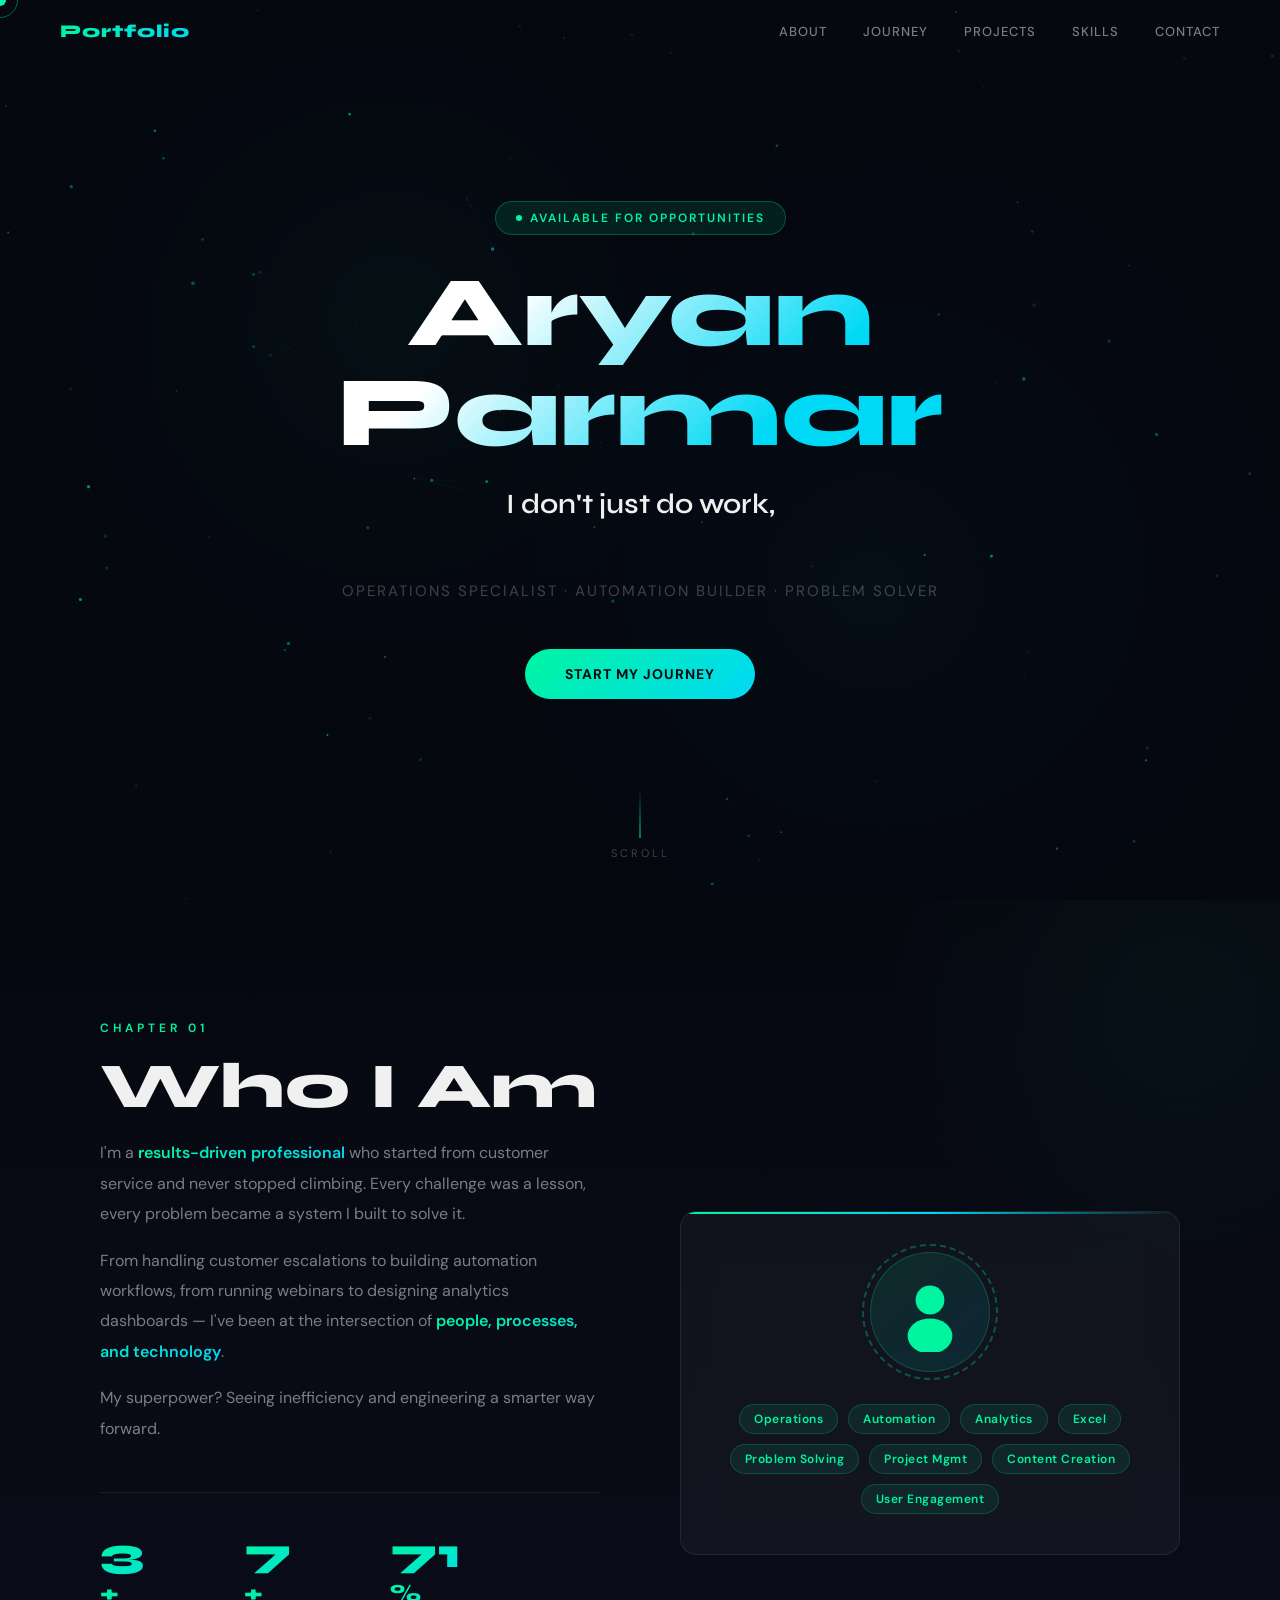
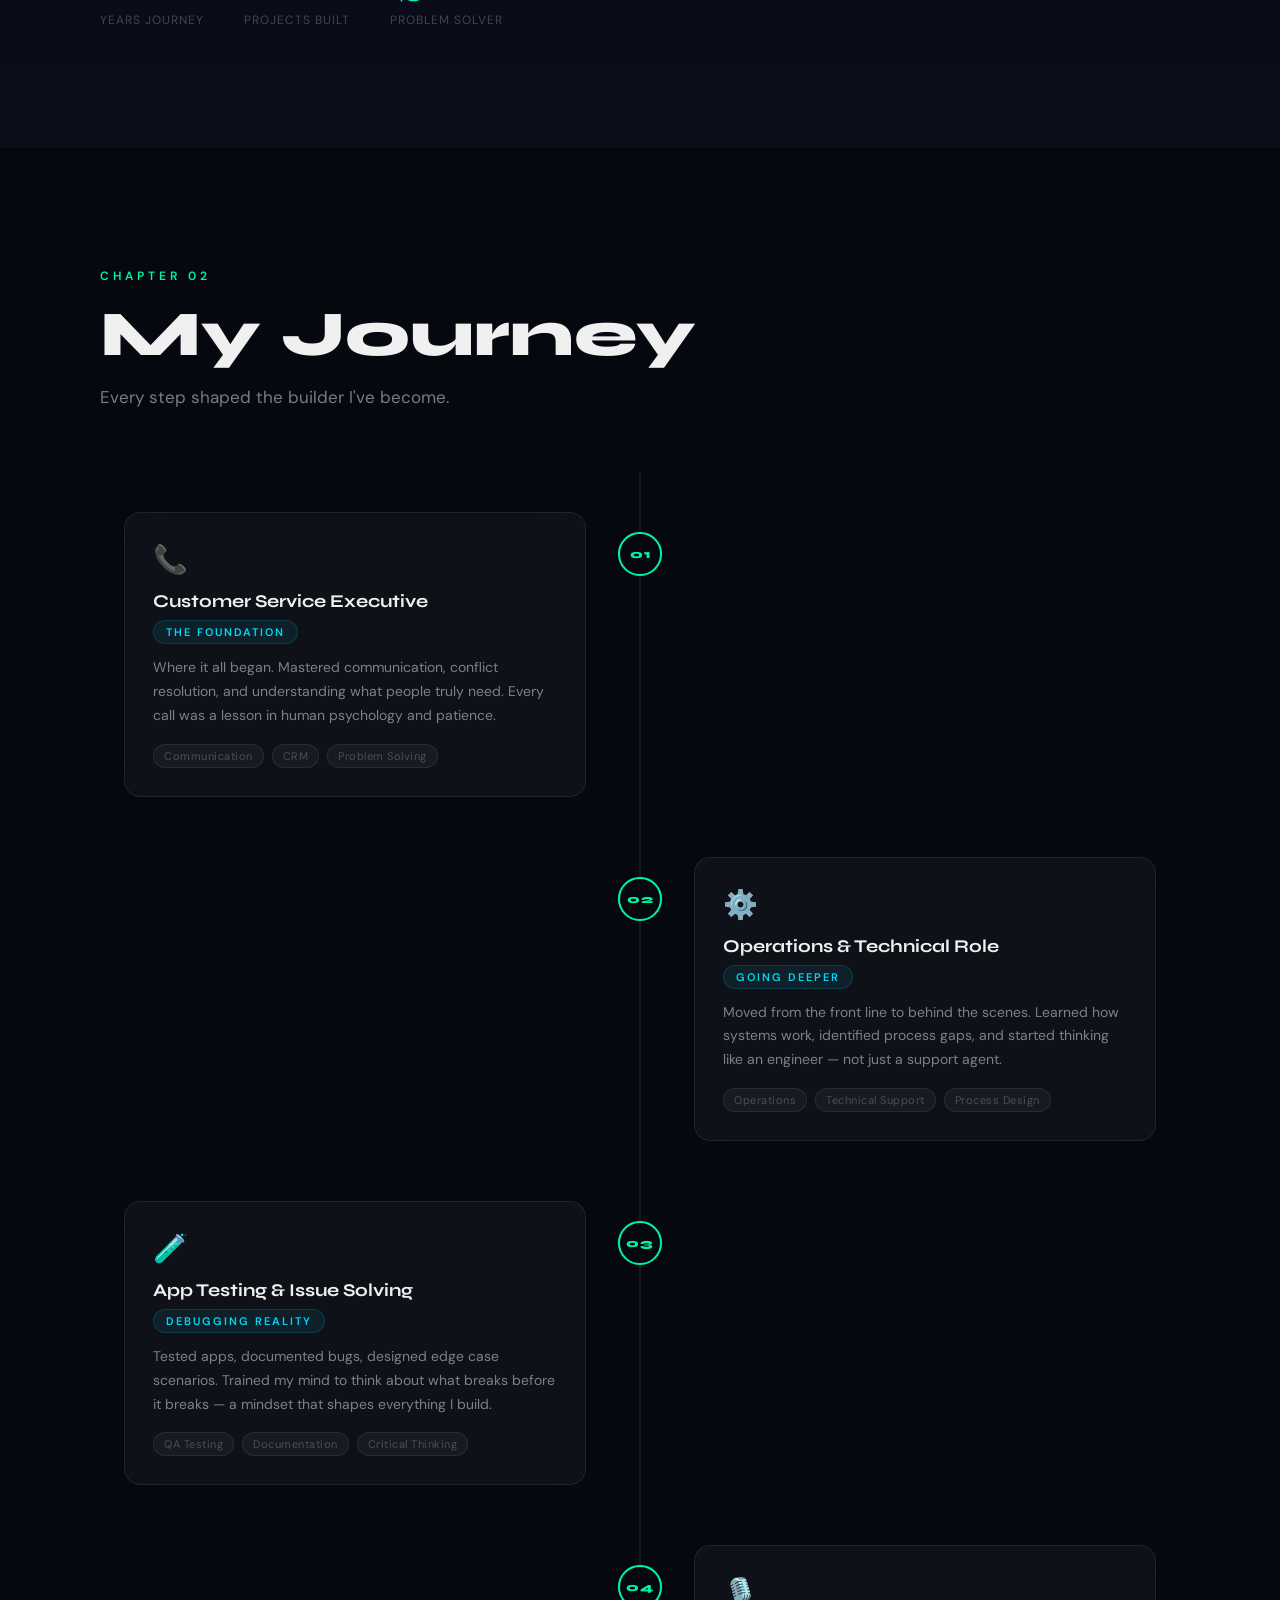
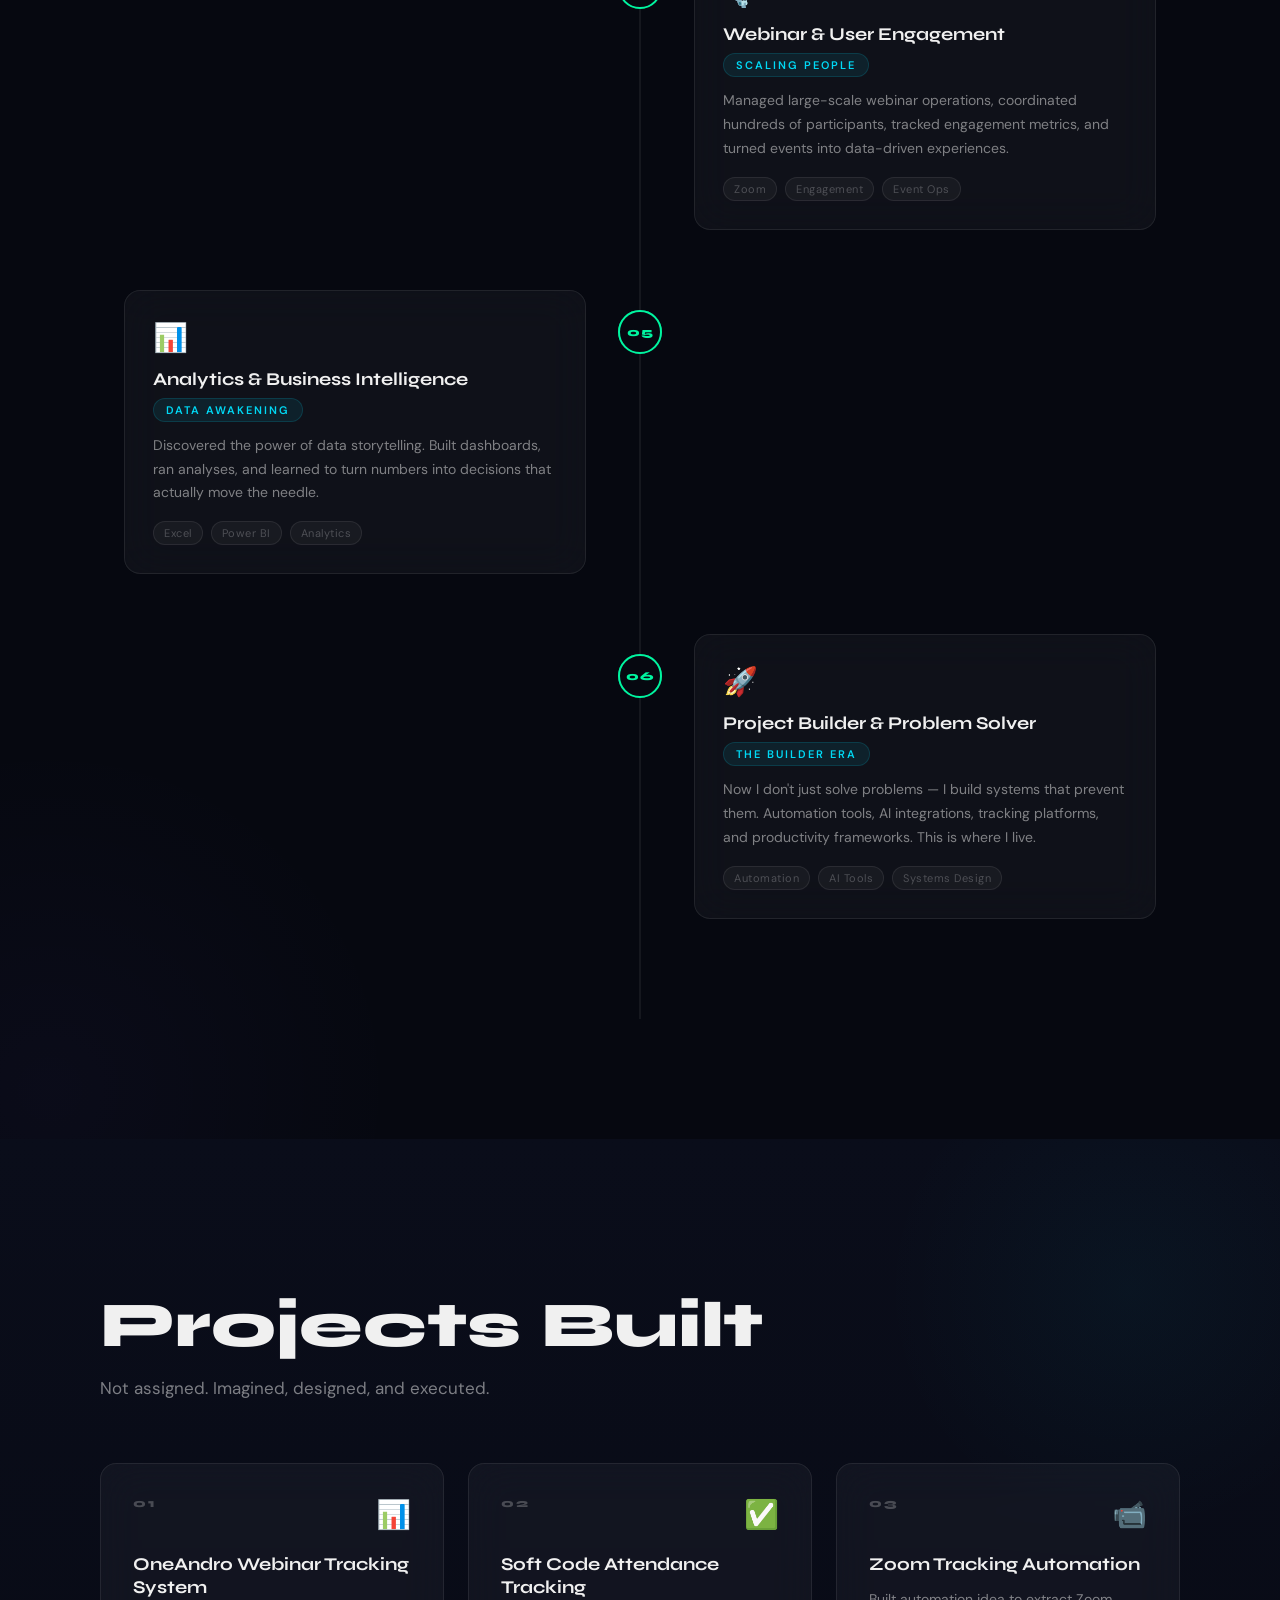
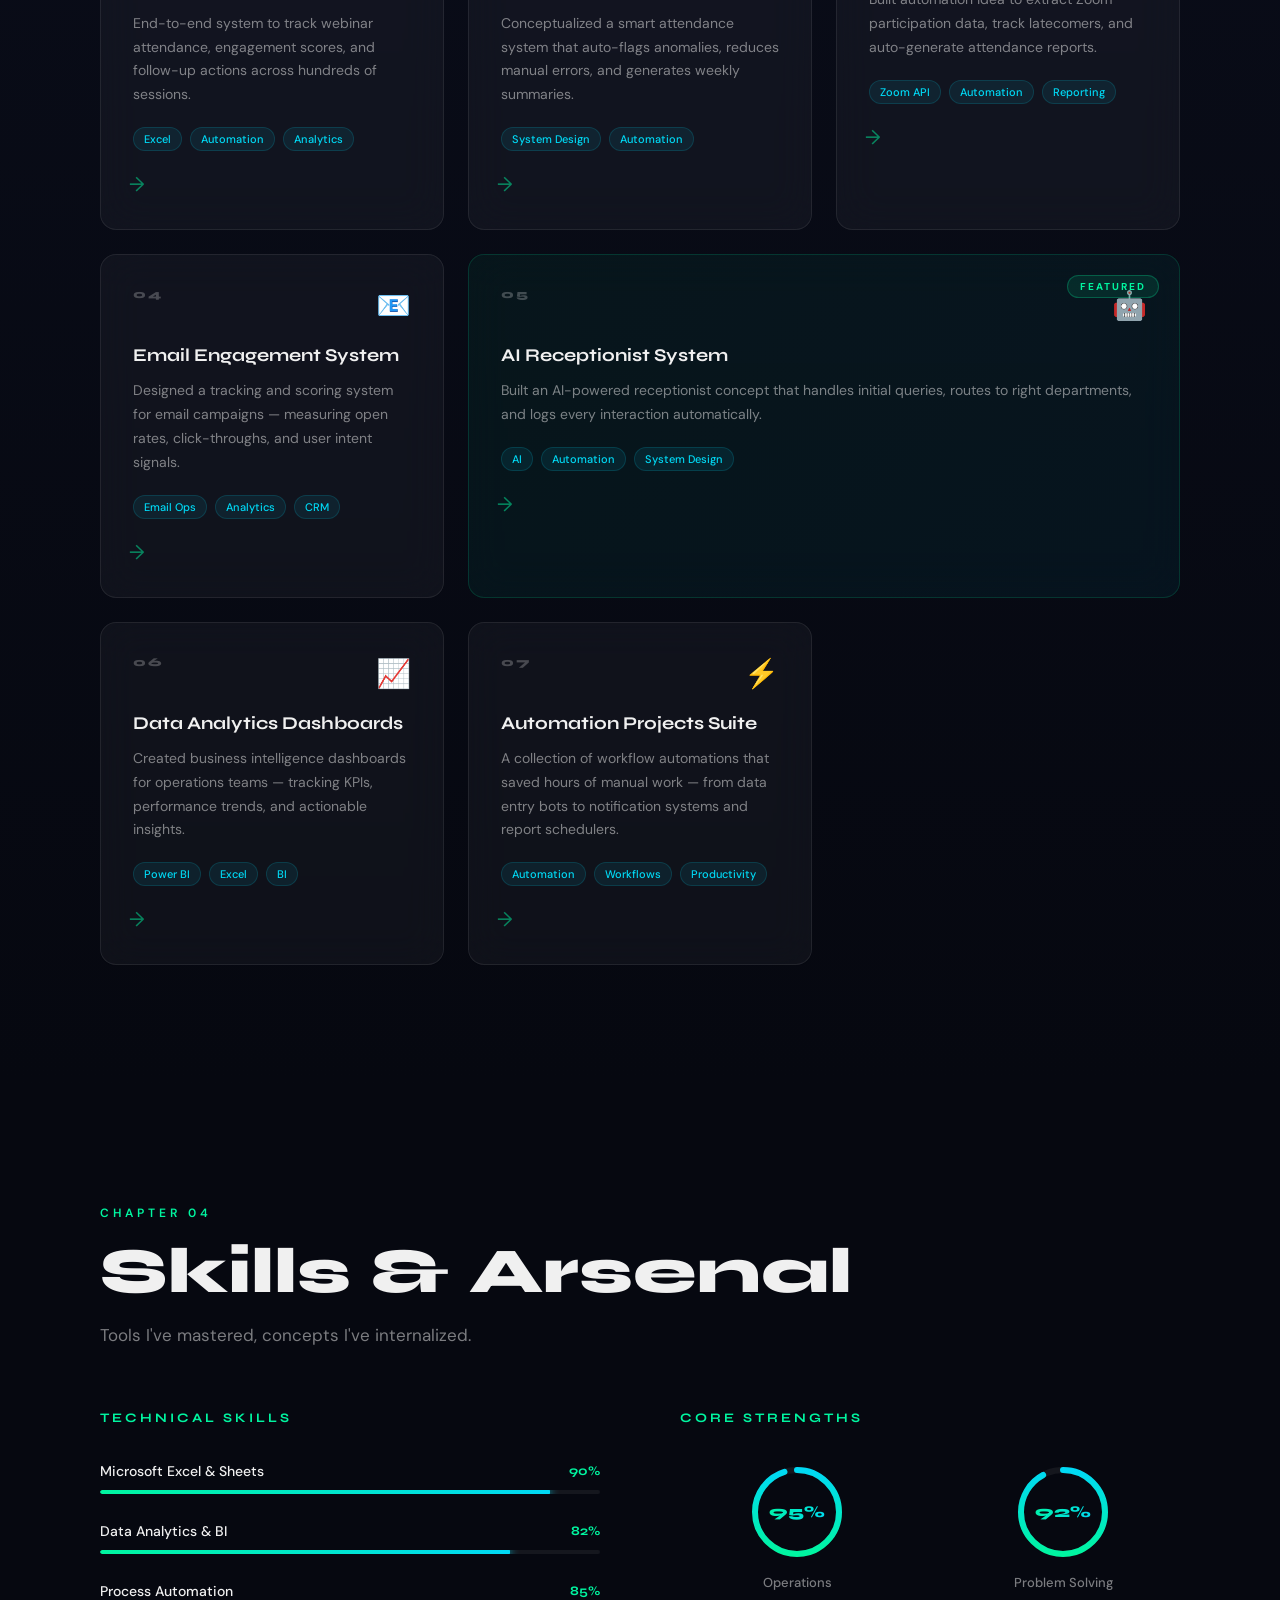
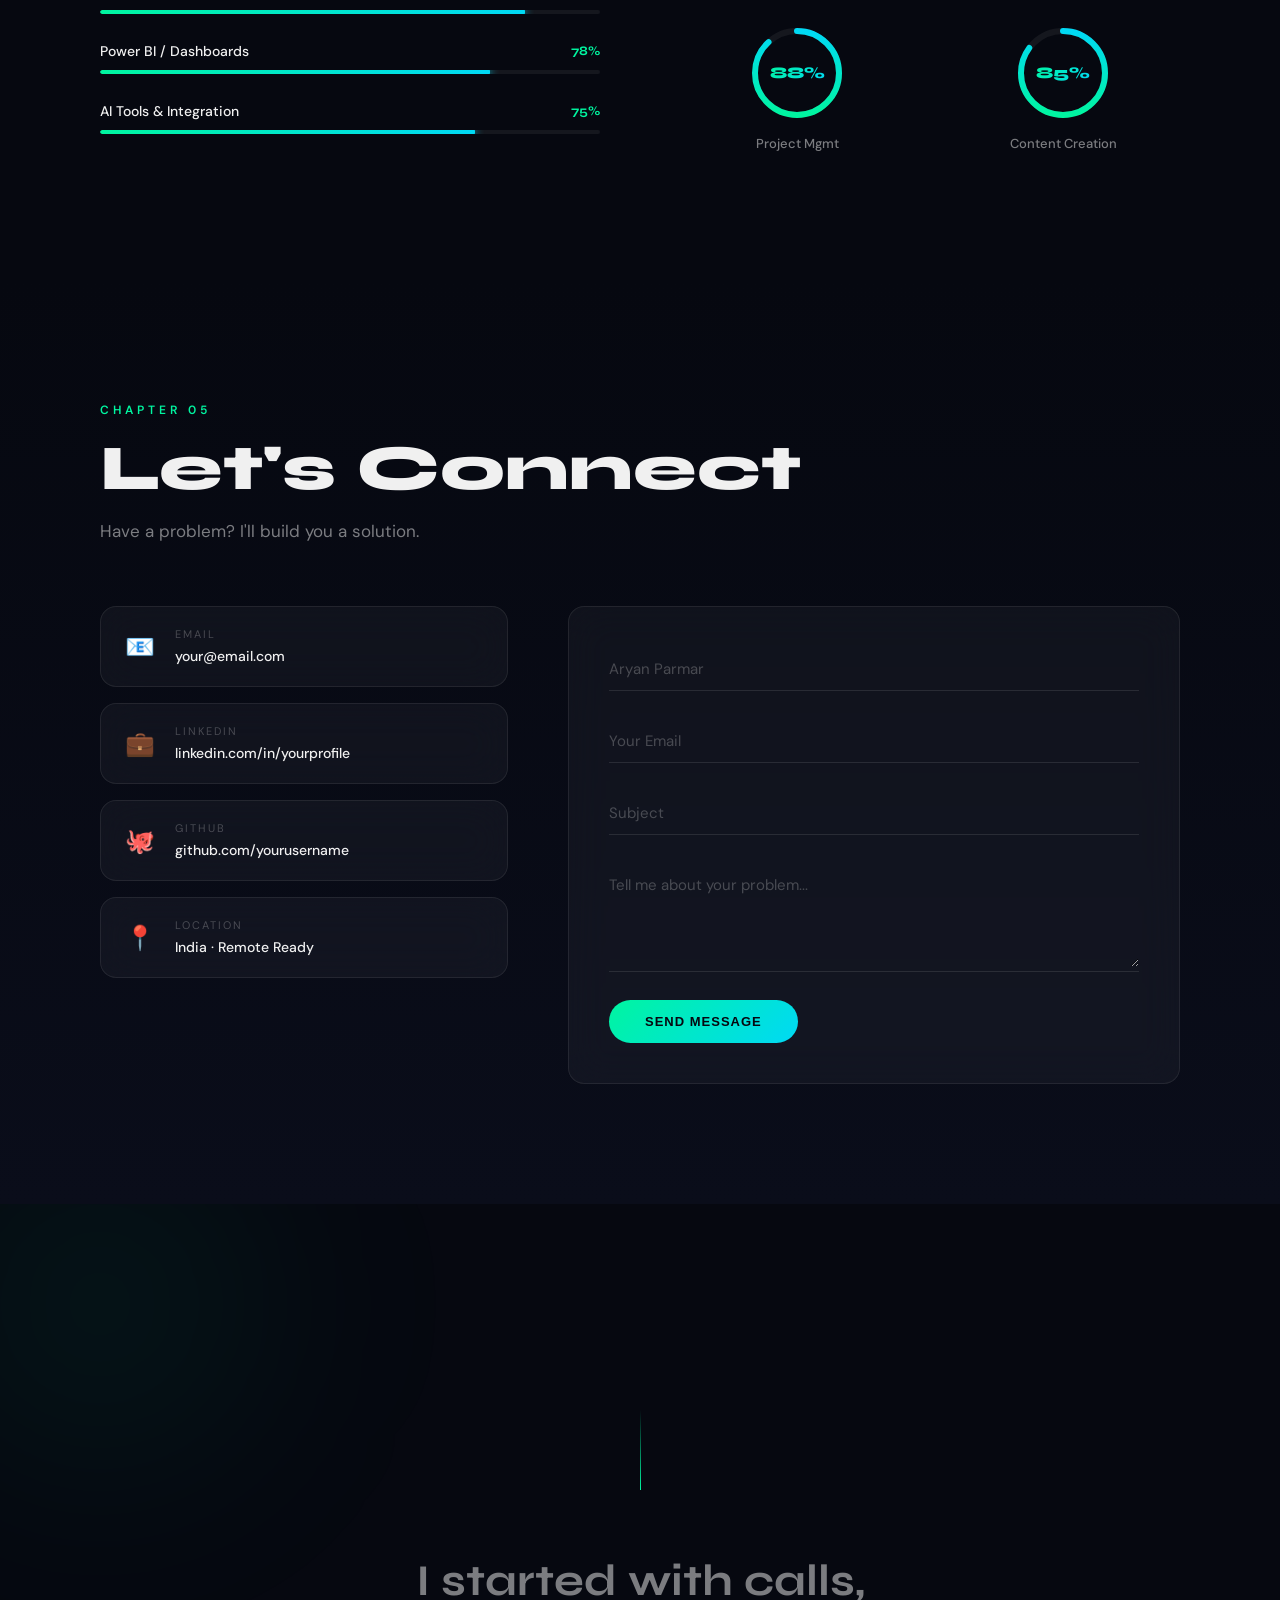
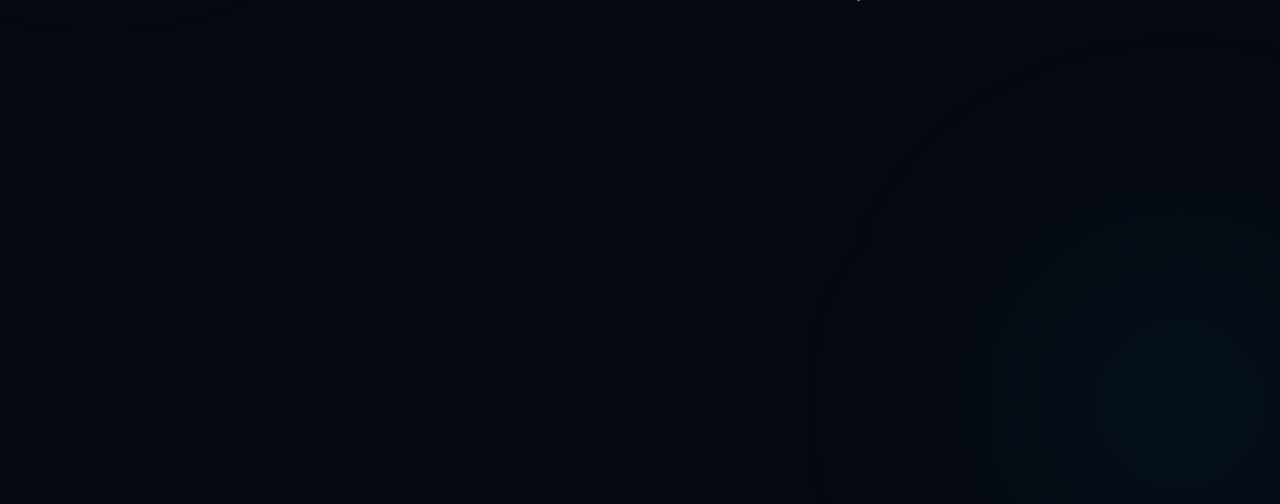
==== commit 77e42aab: "Update index.html" ====
--- a/index.html
+++ b/index.html
@@ -53,7 +53,7 @@
   <div class="hero-content">
     <div class="hero-badge reveal-up">Available for Opportunities</div>
     <h1 class="hero-name reveal-up">
-      <span class="name-line" data-text="Your Name">Your Name</span>
+      <span class="name-line" data-text="Aryan Parmar">Aryan Parmar</span>
     </h1>
     <div class="hero-tagline reveal-up">
       <span class="tagline-static">I don't just do work,</span>
@@ -497,7 +497,7 @@
       </div>
       <form class="contact-form glass" id="contactForm">
         <div class="form-group">
-          <input type="text" placeholder="Your Name" class="form-input" required>
+          <input type="text" placeholder="Aryan Parmar" class="form-input" required>
           <div class="form-line"></div>
         </div>
         <div class="form-group">
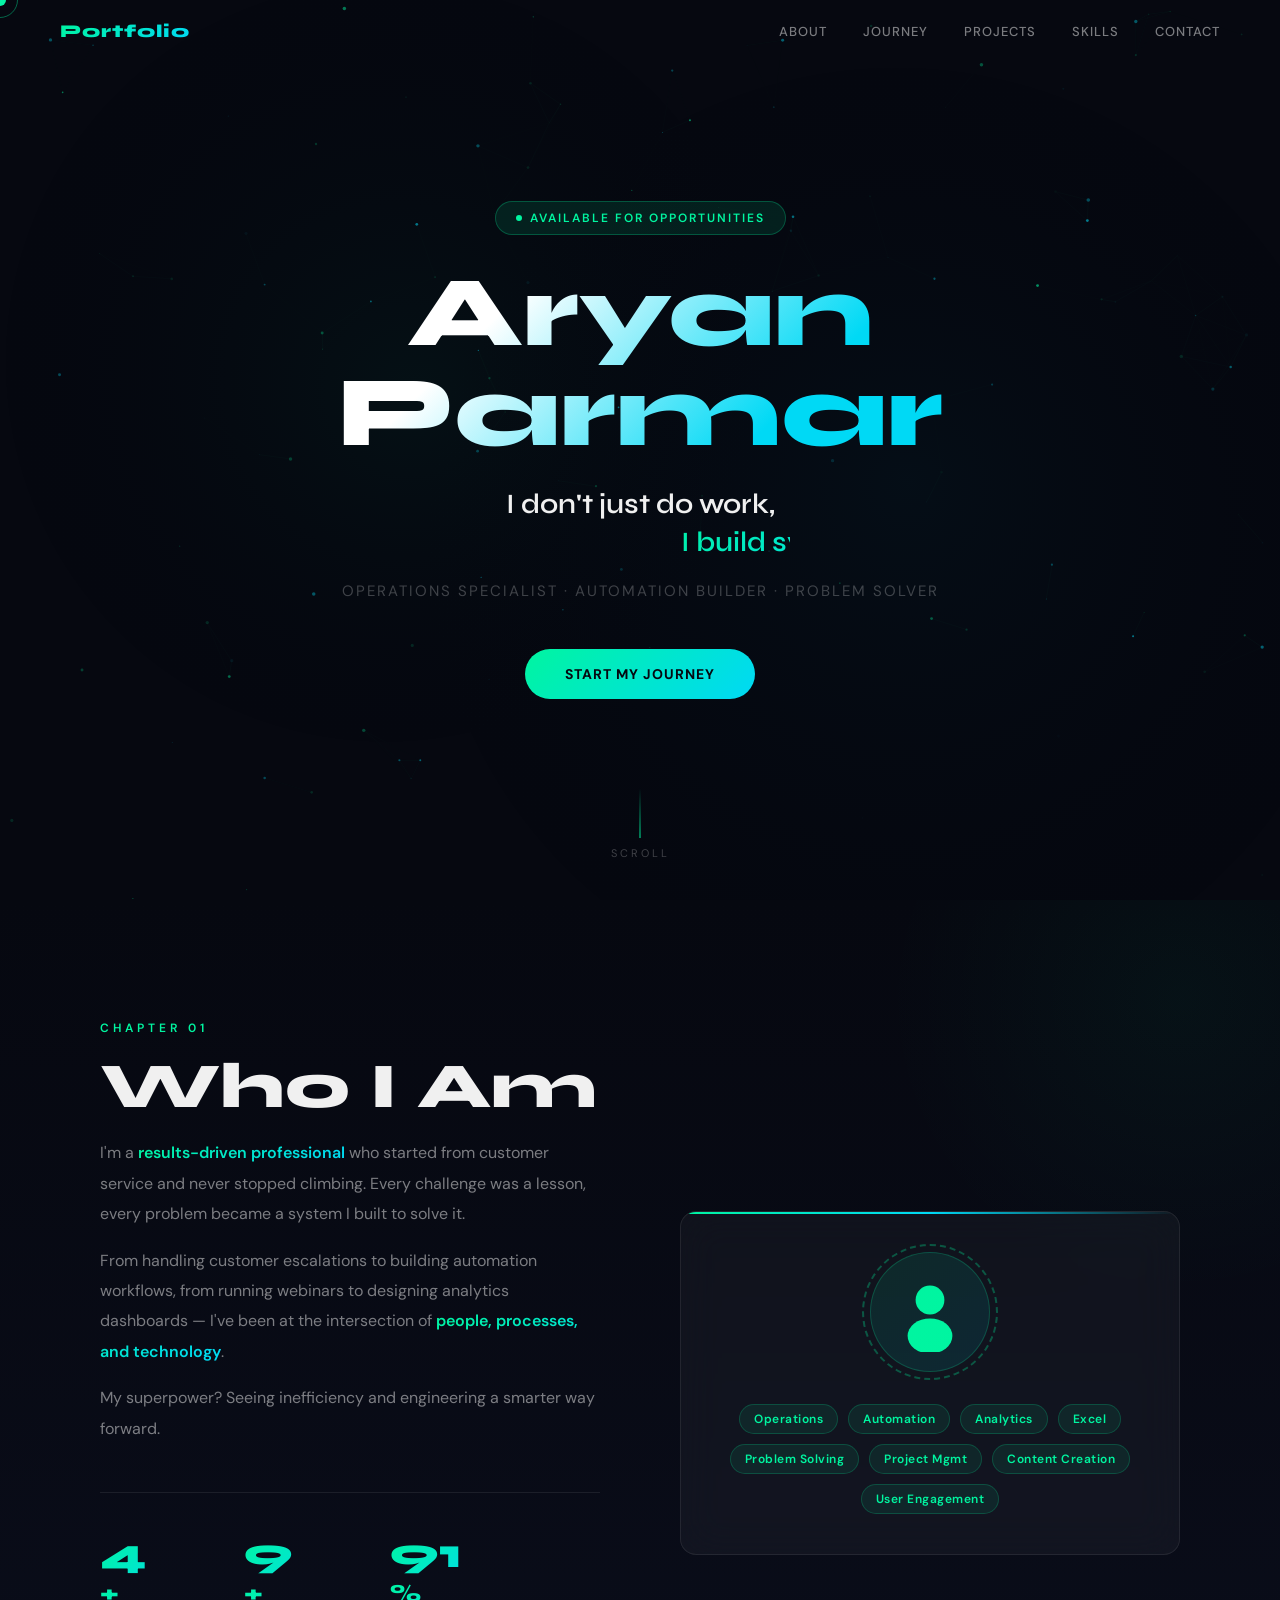
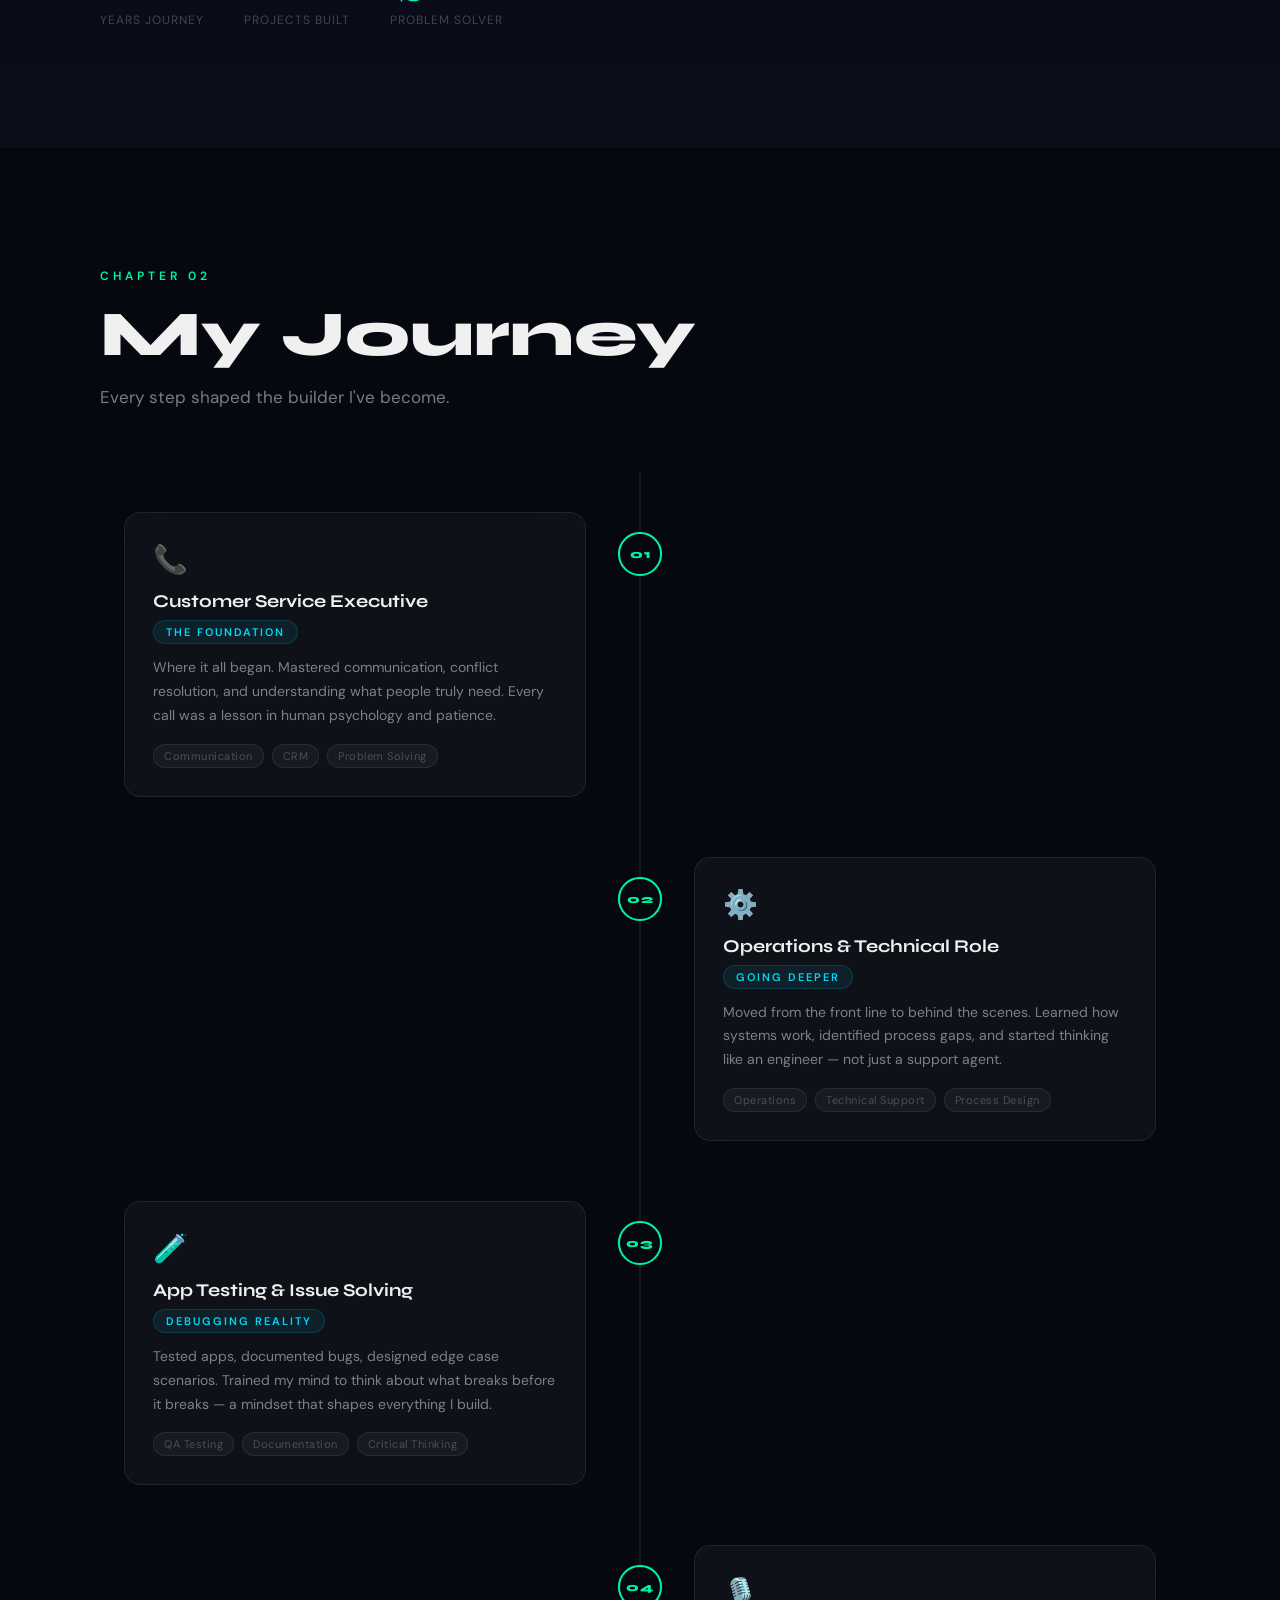
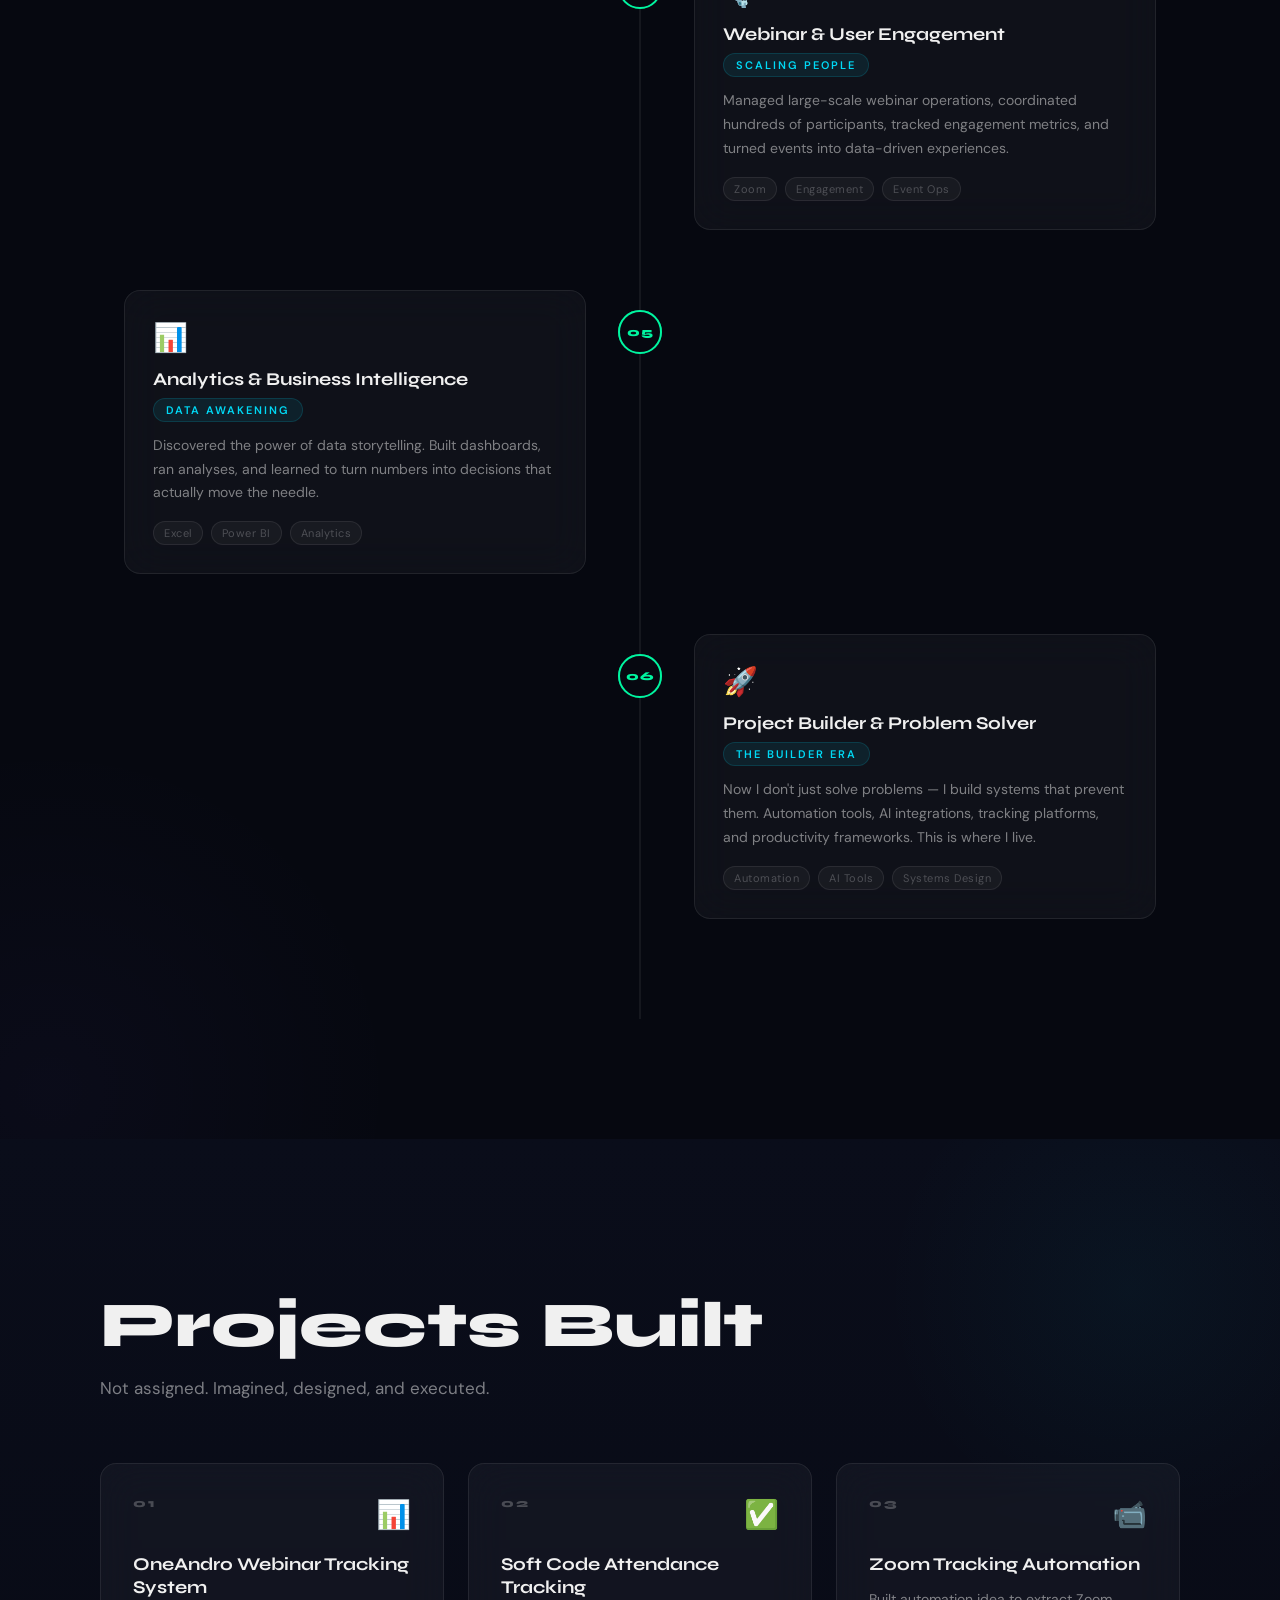
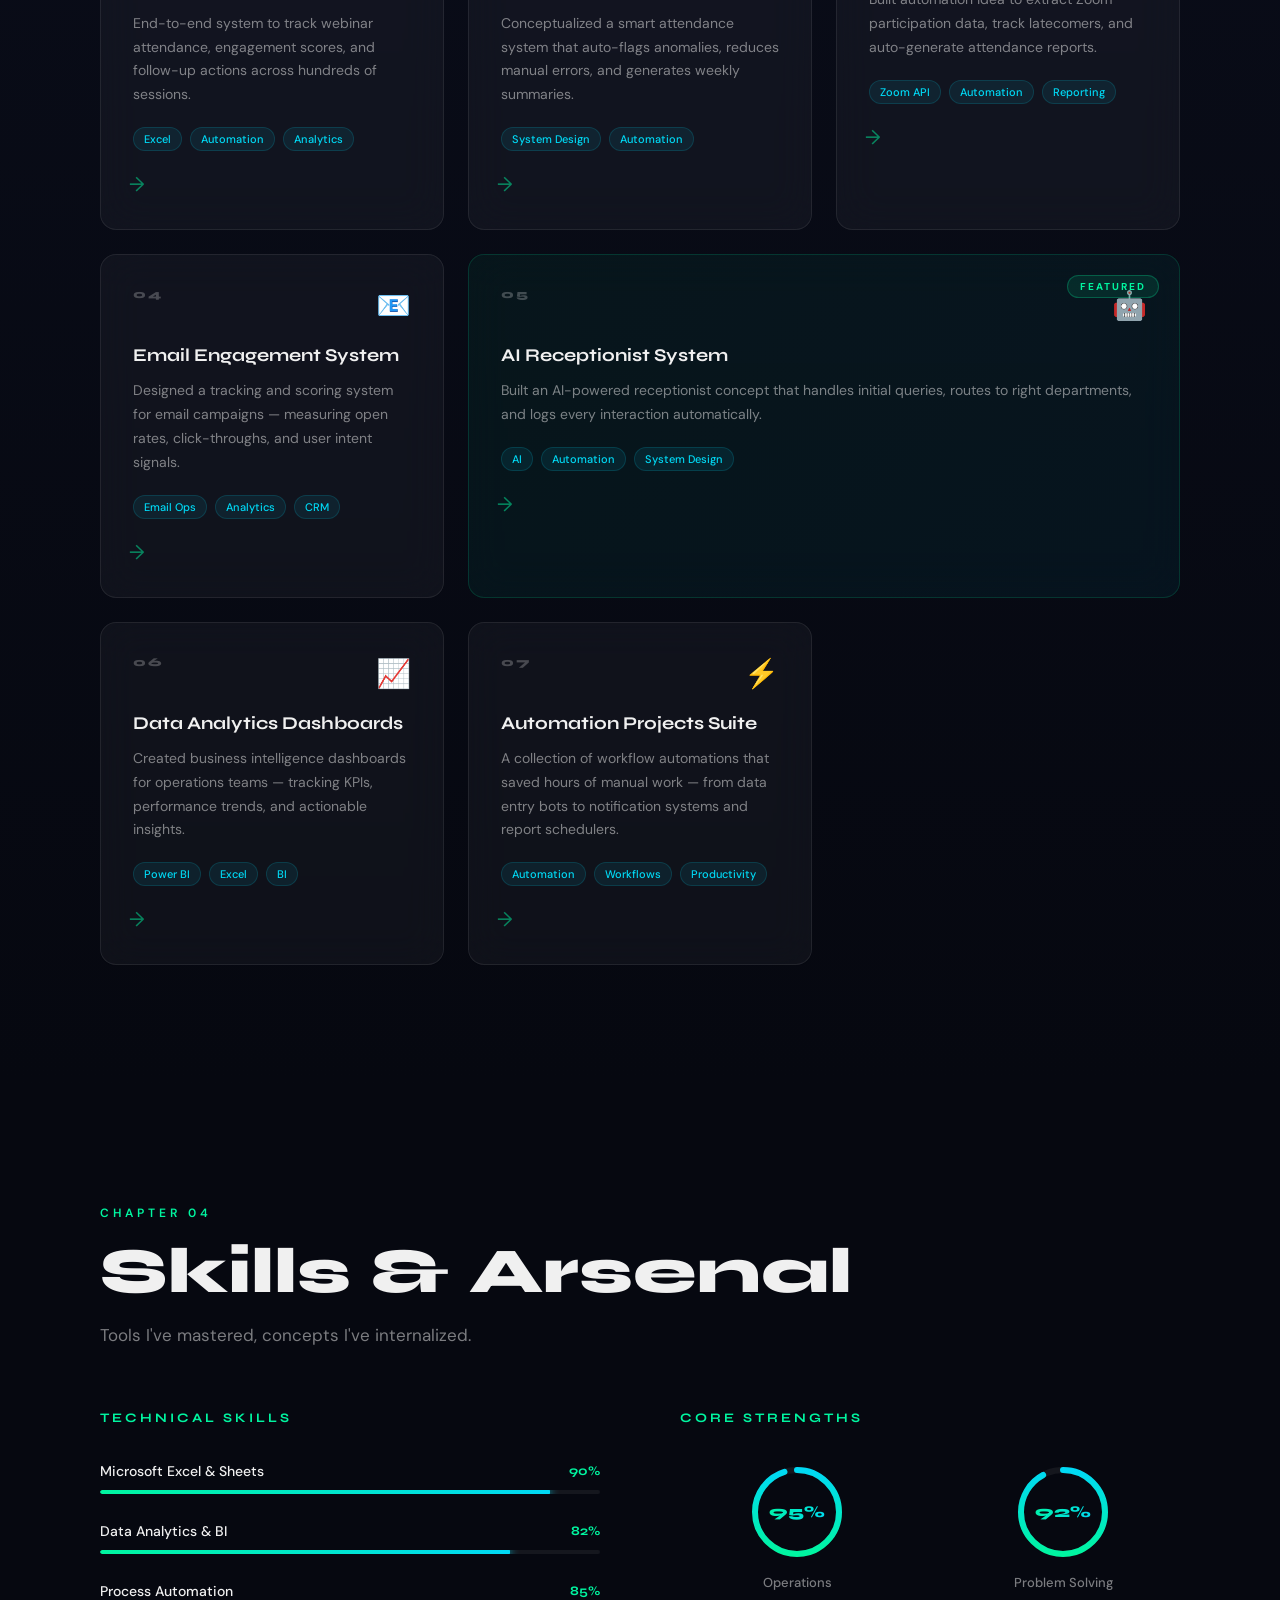
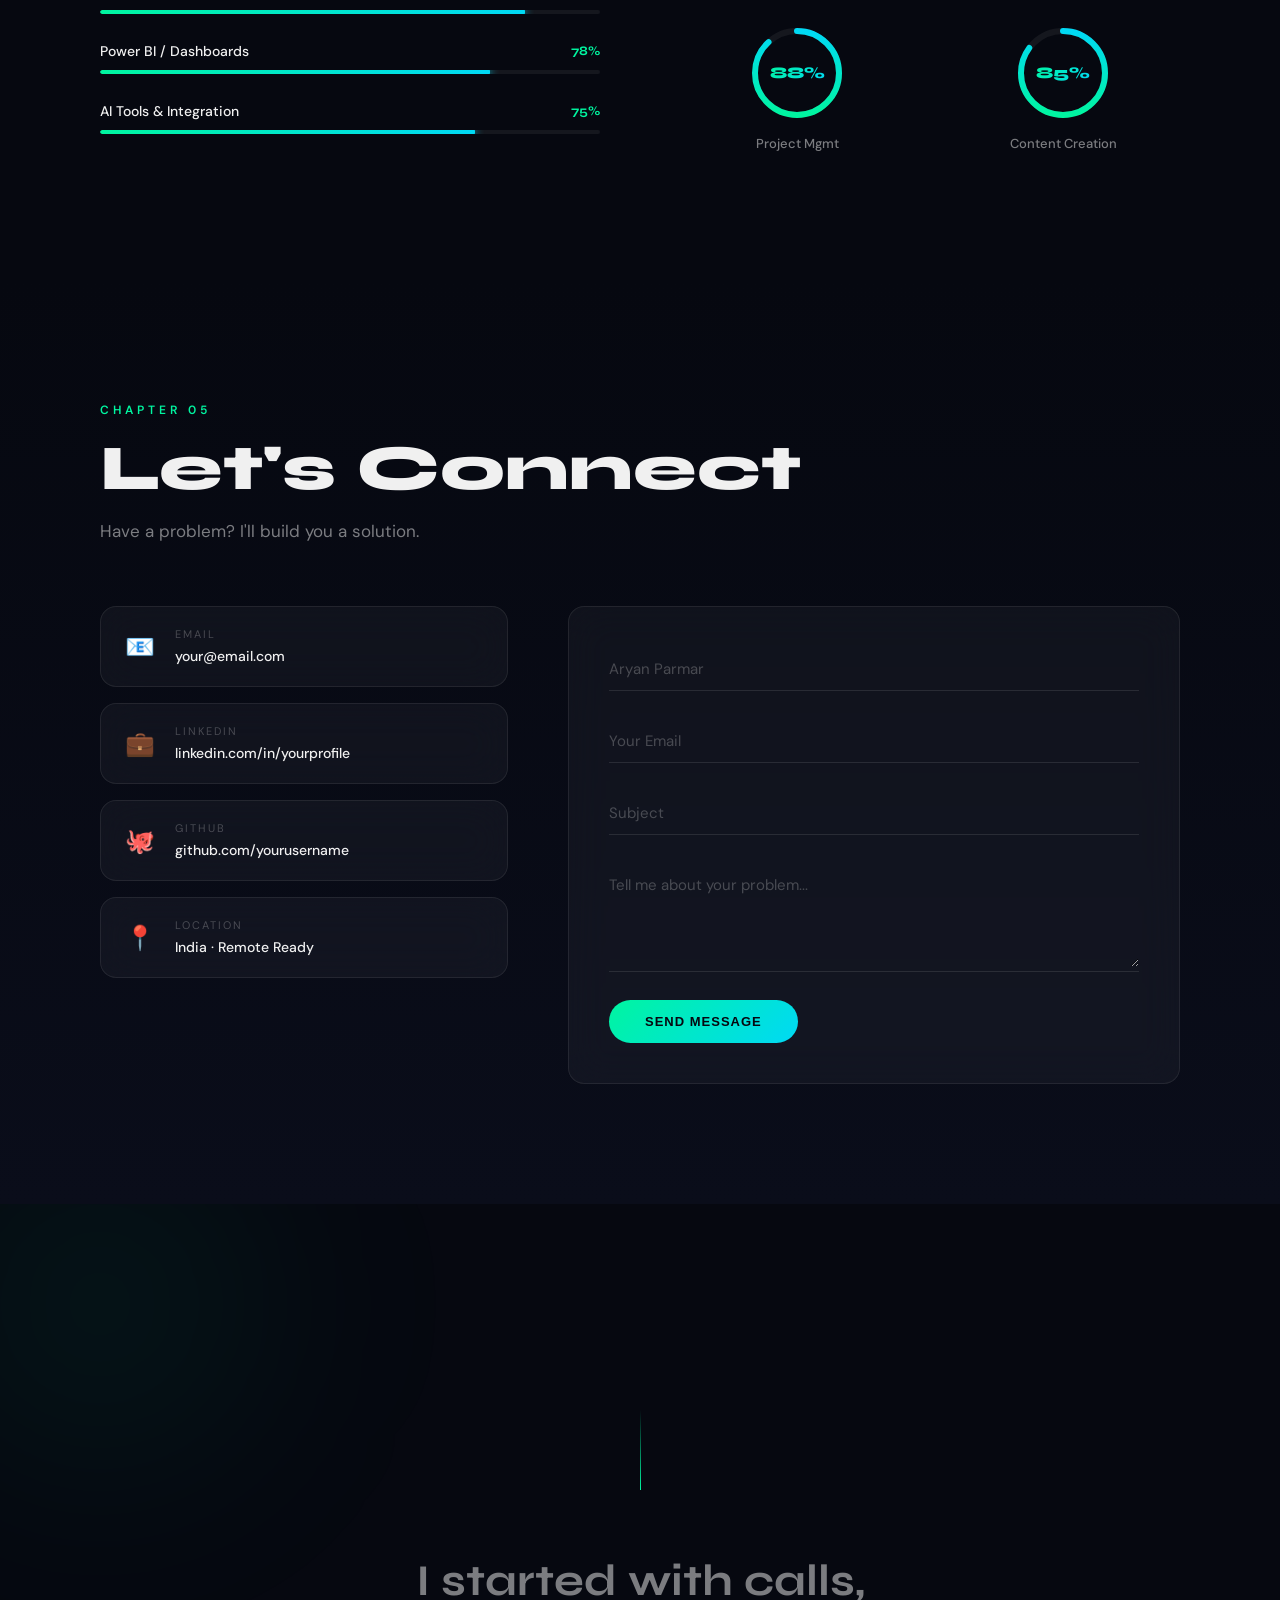
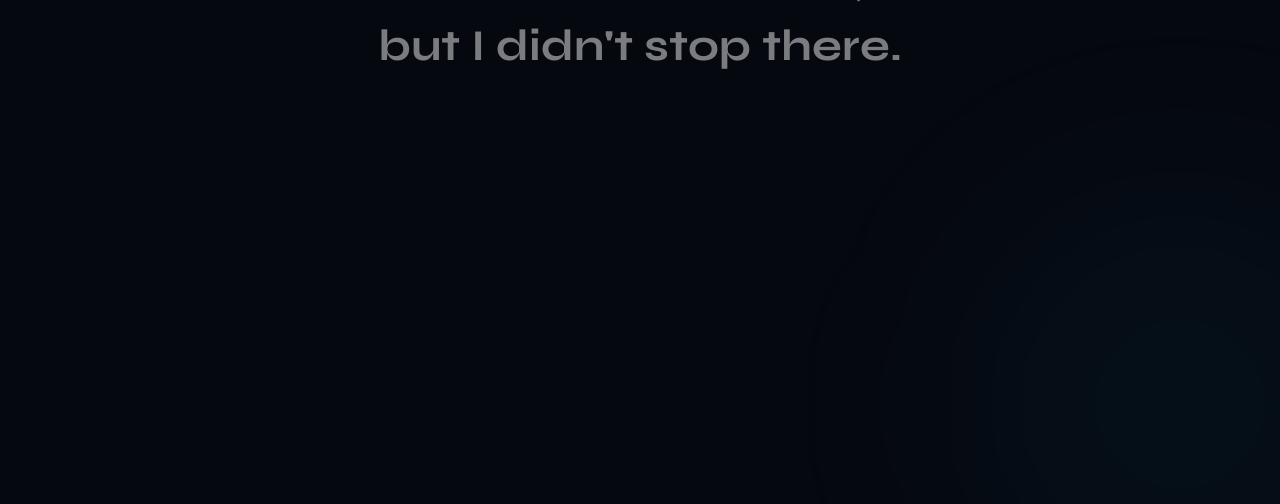
==== commit 8ecdb4dc: "Update index.html" ====
--- a/index.html
+++ b/index.html
@@ -53,7 +53,7 @@
   <div class="hero-content">
     <div class="hero-badge reveal-up">Available for Opportunities</div>
     <h1 class="hero-name reveal-up">
-      <span class="name-line" data-text="Aryan Parmar">Aryan Parmar</span>
+      <span class="name-line" data-text="Your Name">Aryan Parmar</span>
     </h1>
     <div class="hero-tagline reveal-up">
       <span class="tagline-static">I don't just do work,</span>
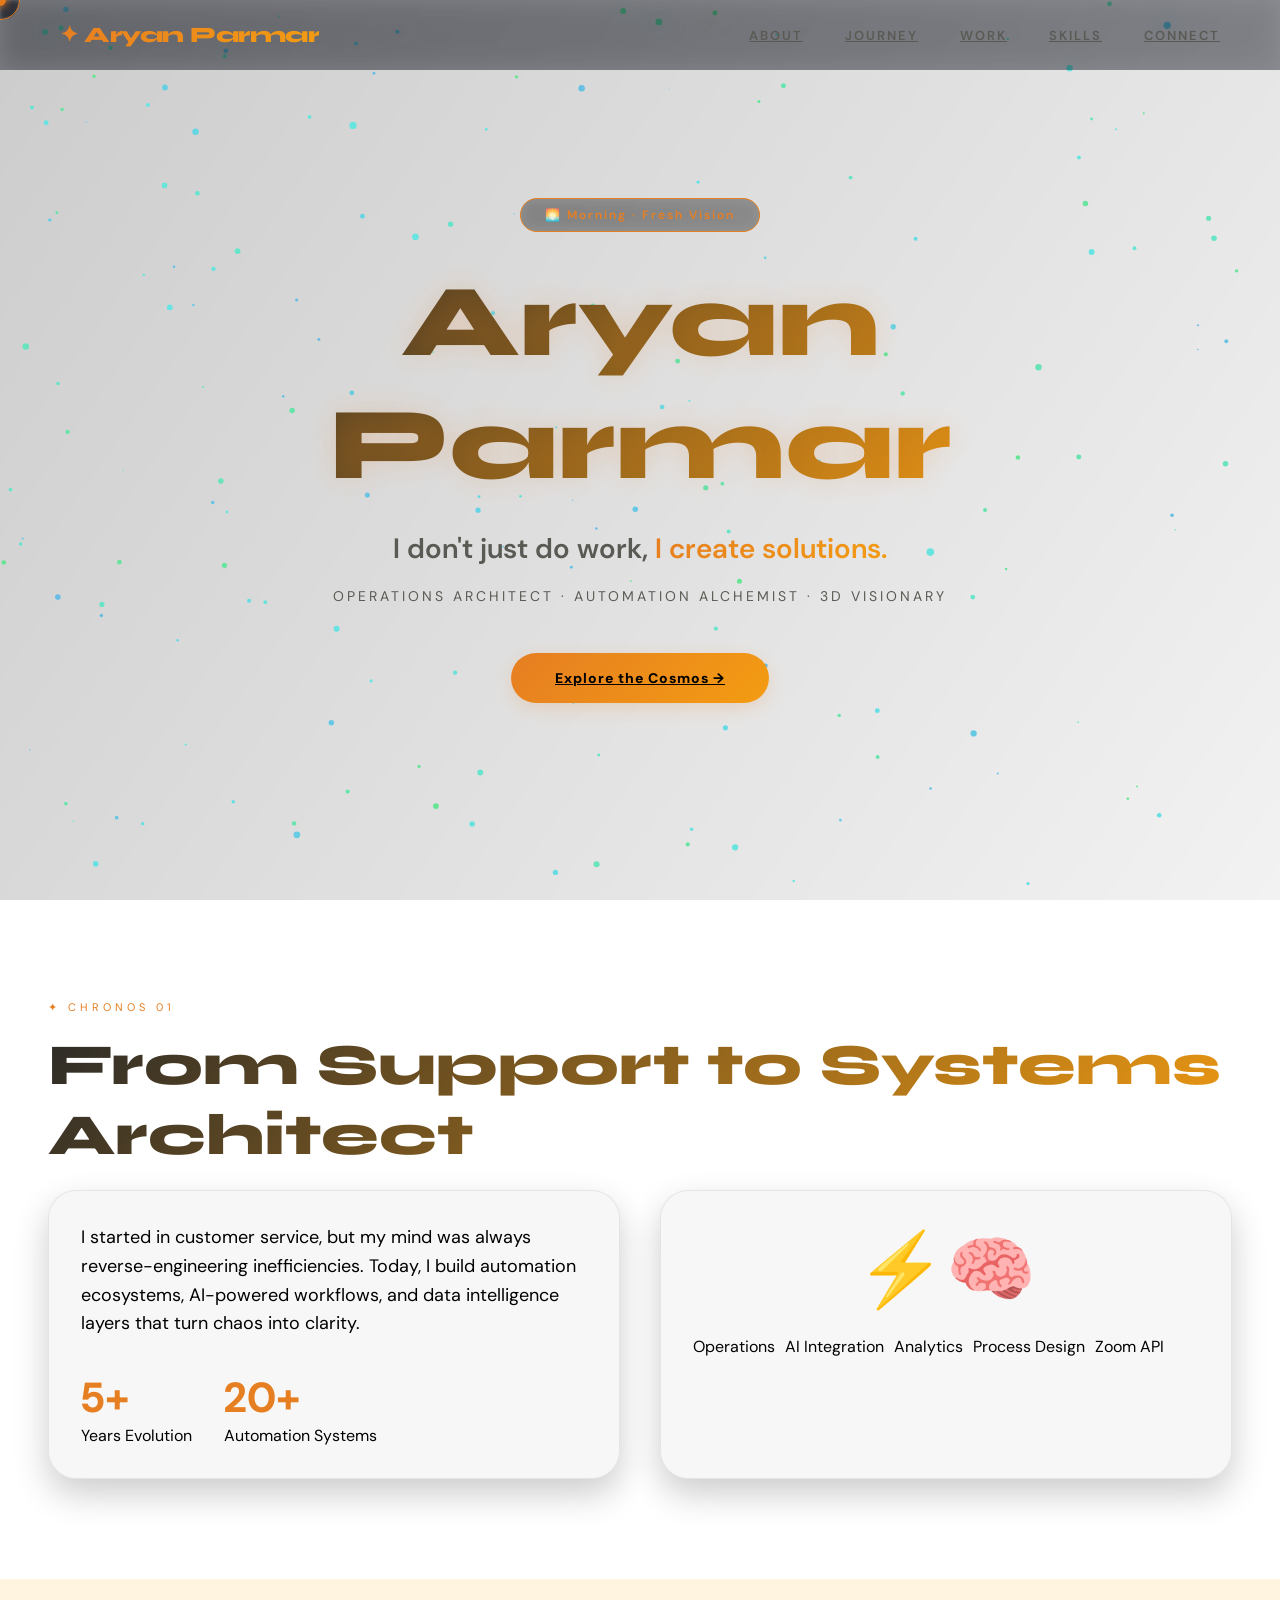
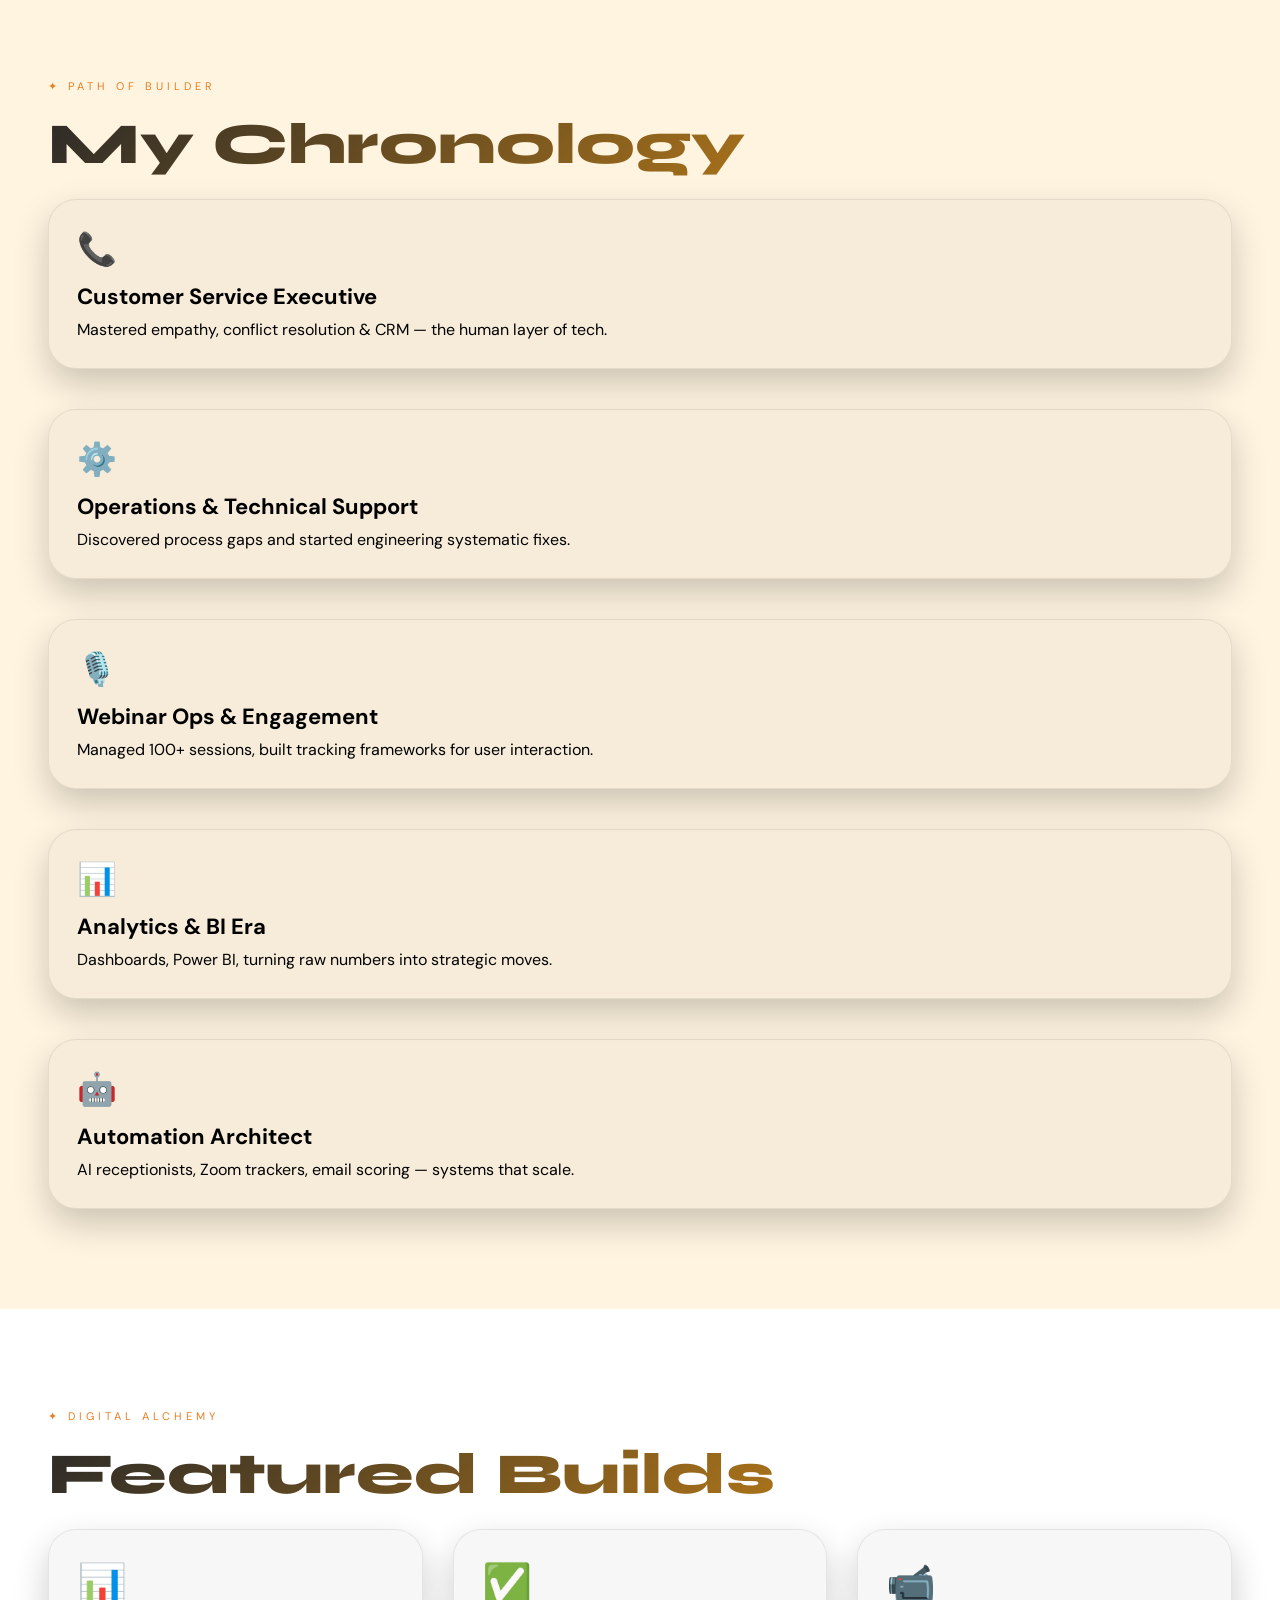
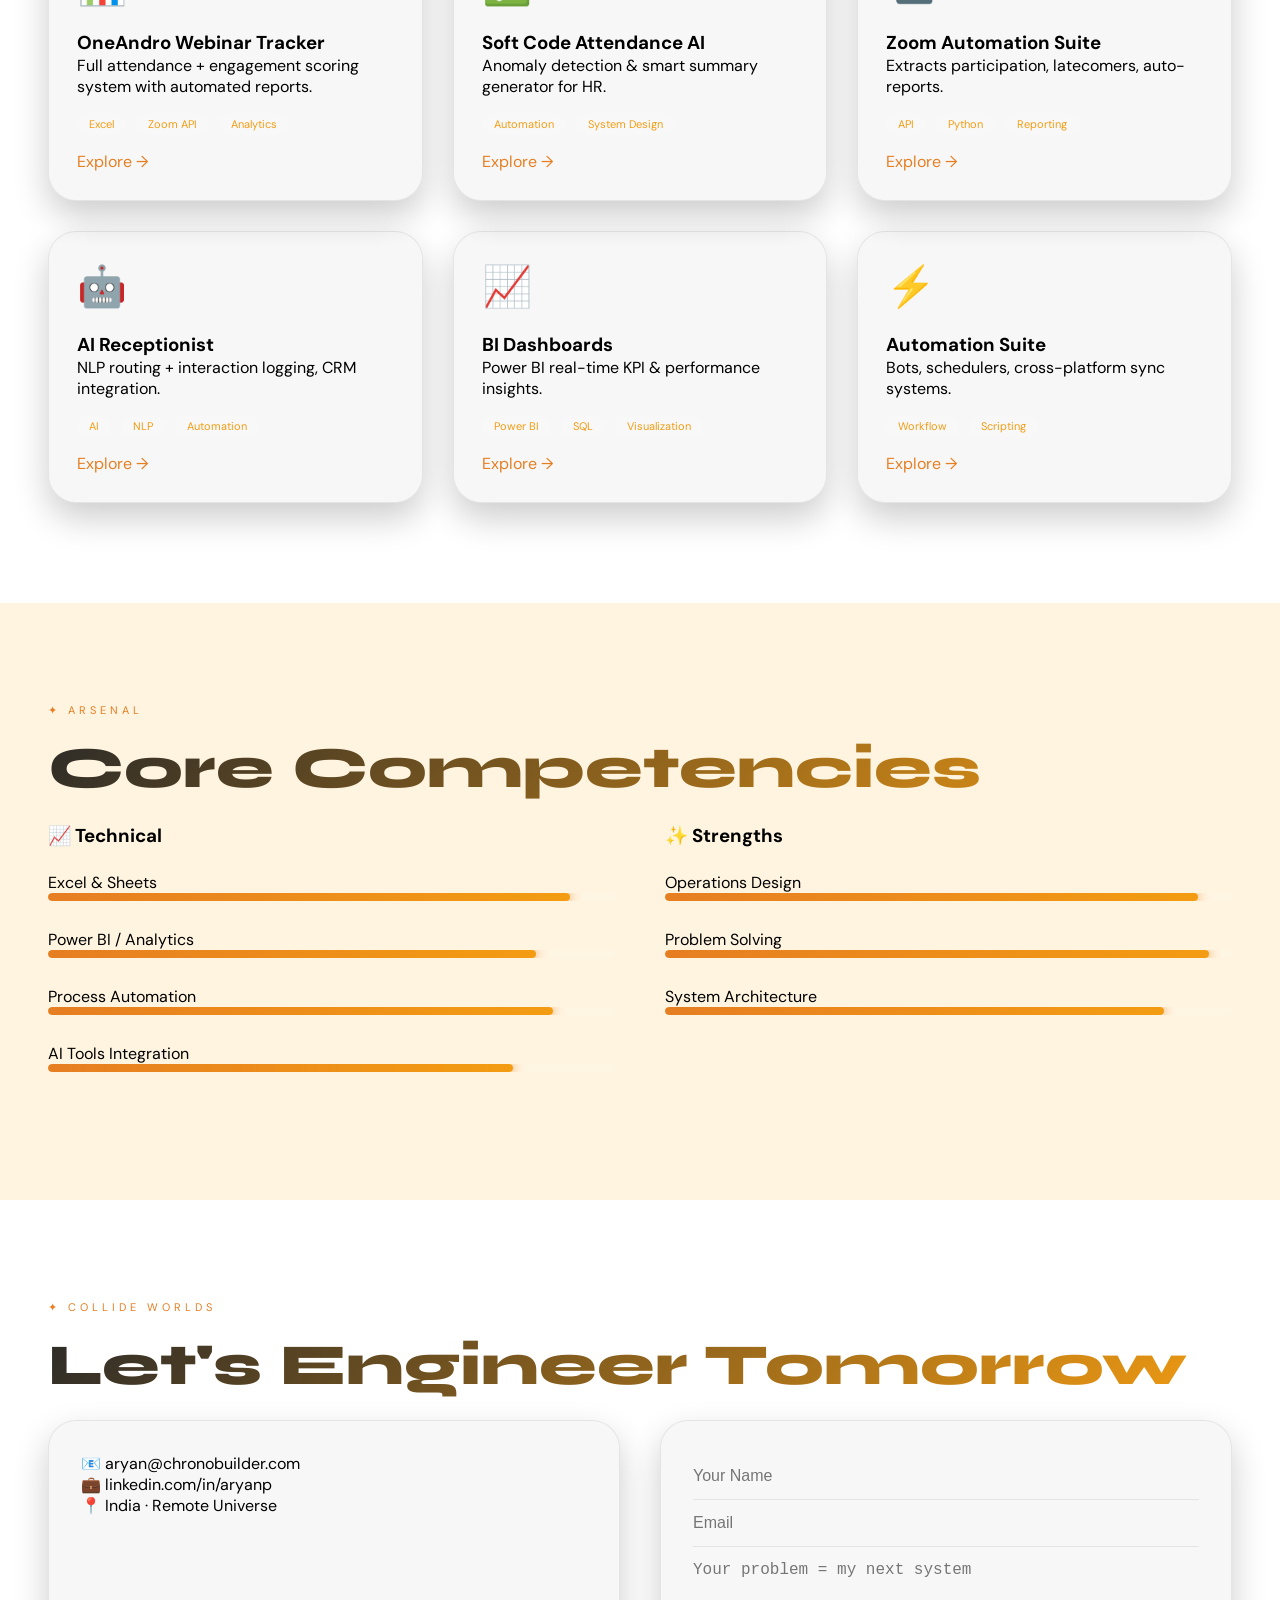
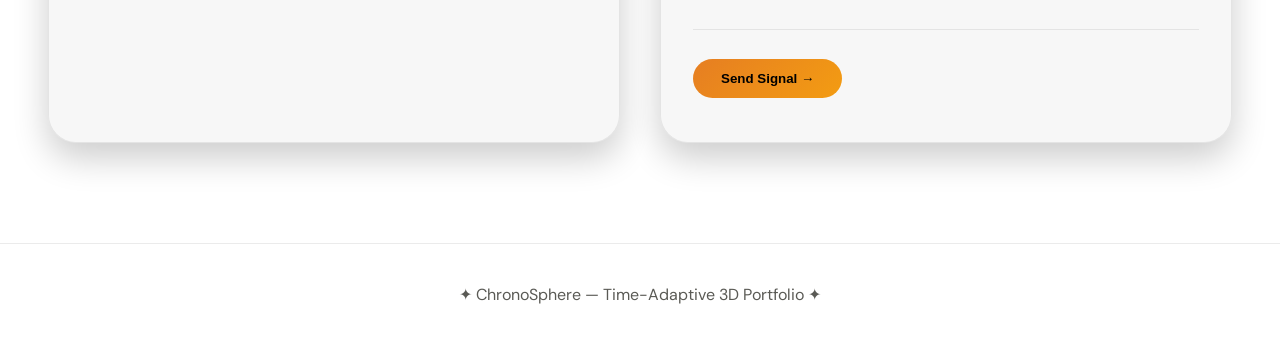
==== commit fc0dca52: "Update index.html" ====
--- a/index.html
+++ b/index.html
@@ -2,546 +2,692 @@
 <html lang="en">
 <head>
 <meta charset="UTF-8">
-<meta name="viewport" content="width=device-width, initial-scale=1.0">
-<title>Portfolio — I Create Solutions</title>
+<meta name="viewport" content="width=device-width, initial-scale=1.0, user-scalable=no">
+<title>ChronoSphere — Aryan Parmar | Time-Aware 3D Portfolio</title>
 <link rel="preconnect" href="https://fonts.googleapis.com">
 <link rel="preconnect" href="https://fonts.gstatic.com" crossorigin>
-<link href="https://fonts.googleapis.com/css2?family=Clash+Display:wght@400;500;600;700&family=Syne:wght@400;500;600;700;800&family=DM+Sans:ital,wght@0,300;0,400;0,500;1,300&display=swap" rel="stylesheet">
-<link rel="stylesheet" href="style.css">
+<link href="https://fonts.googleapis.com/css2?family=Syne:wght@400;500;600;700;800&family=DM+Sans:wght@300;400;500;600;700&display=swap" rel="stylesheet">
+<style>
+/* ===== RESET & GLOBAL ===== */
+* {
+  margin: 0;
+  padding: 0;
+  box-sizing: border-box;
+}
+
+body {
+  font-family: 'DM Sans', sans-serif;
+  overflow-x: hidden;
+  transition: background 0.8s cubic-bezier(0.2, 0.9, 0.4, 1.1), color 0.5s ease;
+  cursor: none;
+}
+
+/* Dynamic Theme Variables (updated by JS) */
+:root {
+  --bg-primary: #060810;
+  --bg-secondary: #0a0d1a;
+  --text-primary: #f0f0f0;
+  --text-muted: rgba(240,240,240,0.6);
+  --accent-1: #00f5a0;
+  --accent-2: #00d9f5;
+  --accent-glow: rgba(0,245,160,0.25);
+  --surface: rgba(255,255,255,0.05);
+  --border-light: rgba(255,255,255,0.1);
+  --3d-intensity: 0.5;
+}
+
+body.morning {
+  --bg-primary: #fef9e6;
+  --bg-secondary: #fff4e0;
+  --text-primary: #2c2b28;
+  --text-muted: #5a5a55;
+  --accent-1: #e67e22;
+  --accent-2: #f39c12;
+  --accent-glow: rgba(230,126,34,0.2);
+  --surface: rgba(0,0,0,0.03);
+  --border-light: rgba(0,0,0,0.08);
+}
+body.afternoon {
+  --bg-primary: #1e2a3a;
+  --bg-secondary: #0f1a24;
+  --text-primary: #eef4ff;
+  --text-muted: #b0c4de;
+  --accent-1: #ffb347;
+  --accent-2: #ff8c42;
+  --accent-glow: rgba(255,140,66,0.25);
+  --surface: rgba(255,255,255,0.06);
+  --border-light: rgba(255,255,255,0.12);
+}
+body.evening {
+  --bg-primary: #1b142b;
+  --bg-secondary: #120c1f;
+  --text-primary: #f5e6ff;
+  --text-muted: #cbb2fe;
+  --accent-1: #c084fc;
+  --accent-2: #a855f7;
+  --accent-glow: rgba(192,132,252,0.3);
+  --surface: rgba(255,255,255,0.05);
+  --border-light: rgba(192,132,252,0.2);
+}
+body.night {
+  --bg-primary: #03050b;
+  --bg-secondary: #070b14;
+  --text-primary: #eef5ff;
+  --text-muted: #8e9aaf;
+  --accent-1: #00f5a0;
+  --accent-2: #3b82f6;
+  --accent-glow: rgba(0,245,160,0.2);
+  --surface: rgba(10,20,40,0.5);
+  --border-light: rgba(59,130,246,0.2);
+}
+
+/* 3D perspective container */
+.scene-3d {
+  perspective: 1200px;
+  transform-style: preserve-3d;
+}
+
+/* Custom Cursor with 3D tilt */
+.cursor {
+  width: 12px;
+  height: 12px;
+  background: var(--accent-1);
+  border-radius: 50%;
+  position: fixed;
+  pointer-events: none;
+  z-index: 9999;
+  transform: translate(-50%, -50%);
+  transition: width 0.2s, height 0.2s, background 0.2s;
+  mix-blend-mode: difference;
+  box-shadow: 0 0 8px var(--accent-1);
+}
+.cursor-follower {
+  width: 40px;
+  height: 40px;
+  border: 1.5px solid var(--accent-1);
+  border-radius: 50%;
+  position: fixed;
+  pointer-events: none;
+  z-index: 9998;
+  transform: translate(-50%, -50%);
+  transition: transform 0.1s ease, width 0.2s, height 0.2s;
+  backdrop-filter: blur(2px);
+}
+
+/* Loader */
+.loader {
+  position: fixed;
+  inset: 0;
+  background: var(--bg-primary);
+  z-index: 10000;
+  display: flex;
+  align-items: center;
+  justify-content: center;
+  transition: opacity 0.8s ease, visibility 0.8s;
+}
+.loader.hidden {
+  opacity: 0;
+  visibility: hidden;
+}
+.loader-ring {
+  width: 60px;
+  height: 60px;
+  border-radius: 50%;
+  border: 2px solid transparent;
+  border-top-color: var(--accent-1);
+  border-right-color: var(--accent-2);
+  animation: spin 0.8s linear infinite;
+}
+@keyframes spin { to { transform: rotate(360deg); } }
+
+/* Glassmorphism 3D */
+.glass-3d {
+  background: var(--surface);
+  backdrop-filter: blur(16px);
+  border: 1px solid var(--border-light);
+  border-radius: 28px;
+  transform: translateZ(10px) rotateX(0deg);
+  transition: all 0.4s cubic-bezier(0.2, 0.9, 0.4, 1.1);
+  box-shadow: 0 15px 35px rgba(0,0,0,0.2);
+}
+.glass-3d:hover {
+  transform: translateZ(25px) rotateX(2deg);
+  border-color: var(--accent-1);
+  box-shadow: 0 30px 50px rgba(0,0,0,0.3), 0 0 15px var(--accent-glow);
+}
+
+/* Navigation */
+.nav {
+  position: fixed;
+  top: 0;
+  left: 0;
+  width: 100%;
+  padding: 22px 60px;
+  display: flex;
+  justify-content: space-between;
+  align-items: center;
+  z-index: 1000;
+  transition: all 0.4s;
+  backdrop-filter: blur(12px);
+  background: rgba(var(--bg-primary-rgb, 6,8,22), 0.4);
+}
+.nav.scrolled {
+  padding: 12px 60px;
+  background: rgba(0,0,0,0.7);
+  backdrop-filter: blur(20px);
+  border-bottom: 1px solid var(--border-light);
+}
+.nav-logo {
+  font-family: 'Syne', sans-serif;
+  font-size: 22px;
+  font-weight: 800;
+  background: linear-gradient(135deg, var(--accent-1), var(--accent-2));
+  -webkit-background-clip: text;
+  background-clip: text;
+  color: transparent;
+  letter-spacing: -0.5px;
+}
+.nav-links { display: flex; gap: 42px; }
+.nav-links a {
+  font-size: 13px;
+  font-weight: 600;
+  text-transform: uppercase;
+  letter-spacing: 2px;
+  color: var(--text-muted);
+  transition: 0.3s;
+  position: relative;
+}
+.nav-links a:hover { color: var(--accent-1); }
+.nav-links a::after {
+  content: '';
+  position: absolute;
+  bottom: -6px;
+  left: 0;
+  width: 0;
+  height: 2px;
+  background: var(--accent-1);
+  transition: width 0.3s;
+}
+.nav-links a:hover::after { width: 100%; }
+.nav-hamburger { display: none; flex-direction: column; gap: 6px; cursor: pointer; }
+.nav-hamburger span {
+  width: 26px;
+  height: 2px;
+  background: var(--text-primary);
+  transition: 0.3s;
+}
+.mobile-nav {
+  position: fixed;
+  top: 0;
+  right: -100%;
+  width: 280px;
+  height: 100vh;
+  background: rgba(0,0,0,0.9);
+  backdrop-filter: blur(30px);
+  z-index: 999;
+  display: flex;
+  flex-direction: column;
+  justify-content: center;
+  align-items: center;
+  gap: 36px;
+  transition: 0.4s cubic-bezier(0.2,0.9,0.4,1);
+}
+.mobile-nav.open { right: 0; }
+.mobile-nav-link {
+  font-family: 'Syne', sans-serif;
+  font-size: 24px;
+  font-weight: 700;
+  color: var(--text-muted);
+}
+.mobile-nav-link:hover { color: var(--accent-1); }
+
+/* Hero Section with 3D Tilt */
+.hero {
+  min-height: 100vh;
+  display: flex;
+  align-items: center;
+  justify-content: center;
+  position: relative;
+  overflow: hidden;
+}
+#threeCanvas {
+  position: absolute;
+  inset: 0;
+  width: 100%;
+  height: 100%;
+  z-index: 0;
+  display: block;
+}
+.hero-content {
+  position: relative;
+  z-index: 3;
+  text-align: center;
+  max-width: 850px;
+  padding: 0 24px;
+  transform-style: preserve-3d;
+  animation: floatIn 1.2s ease-out;
+}
+@keyframes floatIn {
+  from { opacity: 0; transform: translateY(50px) rotateX(10deg); }
+  to { opacity: 1; transform: translateY(0) rotateX(0); }
+}
+.hero-badge {
+  display: inline-block;
+  background: rgba(0,0,0,0.3);
+  backdrop-filter: blur(8px);
+  border: 1px solid var(--accent-1);
+  color: var(--accent-1);
+  padding: 8px 24px;
+  border-radius: 40px;
+  font-size: 12px;
+  font-weight: 600;
+  letter-spacing: 2px;
+  margin-bottom: 28px;
+}
+.hero-name {
+  font-family: 'Syne', sans-serif;
+  font-size: clamp(48px, 8vw, 110px);
+  font-weight: 800;
+  background: linear-gradient(135deg, var(--text-primary), var(--accent-2));
+  -webkit-background-clip: text;
+  background-clip: text;
+  color: transparent;
+  margin-bottom: 24px;
+  text-shadow: 0 0 30px var(--accent-glow);
+}
+.hero-tagline {
+  font-size: clamp(18px, 3vw, 28px);
+  font-weight: 600;
+  color: var(--text-muted);
+  margin-bottom: 20px;
+}
+.tagline-dynamic {
+  background: linear-gradient(135deg, var(--accent-1), var(--accent-2));
+  -webkit-background-clip: text;
+  background-clip: text;
+  color: transparent;
+}
+.hero-sub {
+  font-size: 14px;
+  letter-spacing: 3px;
+  text-transform: uppercase;
+  color: var(--text-muted);
+  margin-bottom: 48px;
+}
+.hero-btn {
+  display: inline-block;
+  background: linear-gradient(135deg, var(--accent-1), var(--accent-2));
+  color: #000;
+  font-weight: 800;
+  padding: 16px 44px;
+  border-radius: 60px;
+  font-size: 14px;
+  letter-spacing: 1px;
+  transition: 0.3s;
+  box-shadow: 0 5px 20px var(--accent-glow);
+}
+.hero-btn:hover {
+  transform: scale(1.05) translateY(-4px);
+  box-shadow: 0 20px 40px var(--accent-glow);
+}
+
+/* Sections */
+.section-container {
+  max-width: 1280px;
+  margin: 0 auto;
+  padding: 100px 48px;
+}
+.section-label {
+  font-size: 11px;
+  letter-spacing: 4px;
+  text-transform: uppercase;
+  color: var(--accent-1);
+  margin-bottom: 16px;
+}
+.section-title {
+  font-family: 'Syne', sans-serif;
+  font-size: clamp(32px, 5vw, 58px);
+  font-weight: 800;
+  margin-bottom: 20px;
+  background: linear-gradient(135deg, var(--text-primary), var(--accent-2));
+  -webkit-background-clip: text;
+  background-clip: text;
+  color: transparent;
+}
+.section-sub {
+  color: var(--text-muted);
+  margin-bottom: 60px;
+  font-size: 18px;
+}
+
+/* Timeline 3D */
+.timeline-3d {
+  position: relative;
+  display: flex;
+  flex-direction: column;
+  gap: 40px;
+}
+.timeline-card-3d {
+  padding: 28px;
+  transition: 0.3s;
+  transform-style: preserve-3d;
+}
+.timeline-card-3d:hover {
+  transform: translateX(12px) translateZ(20px);
+}
+.timeline-icon { font-size: 32px; margin-bottom: 12px; }
+.timeline-card-3d h3 { font-size: 22px; margin-bottom: 8px; }
+
+/* Projects Grid 3D */
+.projects-grid-3d {
+  display: grid;
+  grid-template-columns: repeat(auto-fill, minmax(320px, 1fr));
+  gap: 30px;
+}
+.project-3d {
+  padding: 28px;
+  cursor: pointer;
+  transition: 0.4s;
+  transform-style: preserve-3d;
+}
+.project-3d:hover {
+  transform: translateY(-12px) translateZ(30px);
+  border-color: var(--accent-1);
+  box-shadow: 0 30px 60px rgba(0,0,0,0.4);
+}
+.project-icon { font-size: 40px; margin-bottom: 20px; }
+.project-tags {
+  display: flex;
+  gap: 10px;
+  flex-wrap: wrap;
+  margin: 16px 0;
+}
+.project-tags span {
+  background: rgba(255,255,255,0.08);
+  padding: 4px 12px;
+  border-radius: 20px;
+  font-size: 11px;
+  color: var(--accent-2);
+}
+
+/* Modal */
+.modal {
+  position: fixed;
+  inset: 0;
+  z-index: 2000;
+  display: none;
+  align-items: center;
+  justify-content: center;
+  padding: 24px;
+}
+.modal.open { display: flex; }
+.modal-overlay {
+  position: absolute;
+  inset: 0;
+  background: rgba(0,0,0,0.7);
+  backdrop-filter: blur(20px);
+}
+.modal-content {
+  position: relative;
+  max-width: 650px;
+  width: 100%;
+  max-height: 85vh;
+  overflow-y: auto;
+  padding: 40px;
+  background: var(--bg-primary);
+  border-radius: 32px;
+  border: 1px solid var(--accent-1);
+  transform: scale(0.9);
+  animation: modalPop 0.3s forwards;
+}
+@keyframes modalPop {
+  to { transform: scale(1); }
+}
+.modal-close {
+  position: absolute;
+  top: 20px;
+  right: 20px;
+  background: none;
+  border: none;
+  font-size: 24px;
+  cursor: pointer;
+  color: var(--text-muted);
+}
+
+/* Skills with 3D bars */
+.skill-item-3d {
+  margin-bottom: 28px;
+  transform-style: preserve-3d;
+}
+.skill-bar-bg {
+  height: 8px;
+  background: rgba(255,255,255,0.1);
+  border-radius: 8px;
+  overflow: hidden;
+}
+.skill-bar-fill-3d {
+  width: 0%;
+  height: 100%;
+  background: linear-gradient(90deg, var(--accent-1), var(--accent-2));
+  border-radius: 8px;
+  transition: width 1.2s cubic-bezier(0.22, 0.97, 0.36, 1);
+  box-shadow: 0 0 12px var(--accent-1);
+}
+
+/* Contact Form */
+.contact-form-3d {
+  padding: 40px;
+}
+.form-input {
+  width: 100%;
+  background: transparent;
+  border: none;
+  border-bottom: 1px solid var(--border-light);
+  padding: 14px 0;
+  color: var(--text-primary);
+  font-size: 16px;
+  outline: none;
+  transition: 0.3s;
+}
+.form-input:focus { border-bottom-color: var(--accent-1); }
+
+/* Responsive */
+@media (max-width: 768px) {
+  .nav-links { display: none; }
+  .nav-hamburger { display: flex; }
+  .nav { padding: 16px 24px; }
+  .section-container { padding: 70px 24px; }
+  .cursor, .cursor-follower { display: none; }
+  body { cursor: auto; }
+}
+</style>
 </head>
 <body>
 
-<!-- Custom Cursor -->
+<div class="loader" id="loader"><div class="loader-ring"></div></div>
 <div class="cursor" id="cursor"></div>
 <div class="cursor-follower" id="cursorFollower"></div>
 
-<!-- Loader -->
-<div class="loader" id="loader">
-  <div class="loader-inner">
-    <div class="loader-line"></div>
-    <p class="loader-text">Loading Story<span class="loader-dots">...</span></p>
+<nav class="nav" id="nav">
+  <div class="nav-logo">✦ Aryan Parmar</div>
+  <div class="nav-links">
+    <a href="#about">About</a><a href="#journey">Journey</a><a href="#projects">Work</a><a href="#skills">Skills</a><a href="#contact">Connect</a>
   </div>
+  <div class="nav-hamburger" id="hamburger"><span></span><span></span><span></span></div>
+</nav>
+<div class="mobile-nav" id="mobileNav">
+  <a href="#about" class="mobile-nav-link">About</a><a href="#journey" class="mobile-nav-link">Journey</a>
+  <a href="#projects" class="mobile-nav-link">Work</a><a href="#skills" class="mobile-nav-link">Skills</a><a href="#contact" class="mobile-nav-link">Connect</a>
 </div>
 
-<!-- Navigation -->
-<nav class="nav" id="nav">
-  <div class="nav-logo">Portfolio</div>
-  <div class="nav-links">
-    <a href="#about">About</a>
-    <a href="#journey">Journey</a>
-    <a href="#projects">Projects</a>
-    <a href="#skills">Skills</a>
-    <a href="#contact">Contact</a>
-  </div>
-  <div class="nav-hamburger" id="hamburger">
-    <span></span><span></span><span></span>
-  </div>
-</nav>
-
-<!-- Mobile Nav -->
-<div class="mobile-nav" id="mobileNav">
-  <a href="#about" class="mobile-nav-link">About</a>
-  <a href="#journey" class="mobile-nav-link">Journey</a>
-  <a href="#projects" class="mobile-nav-link">Projects</a>
-  <a href="#skills" class="mobile-nav-link">Skills</a>
-  <a href="#contact" class="mobile-nav-link">Contact</a>
-</div>
-
-<!-- ===== HERO SECTION ===== -->
 <section class="hero" id="hero">
-  <canvas id="particleCanvas"></canvas>
+  <canvas id="threeCanvas"></canvas>
   <div class="hero-content">
-    <div class="hero-badge reveal-up">Available for Opportunities</div>
-    <h1 class="hero-name reveal-up">
-      <span class="name-line" data-text="Your Name">Aryan Parmar</span>
-    </h1>
-    <div class="hero-tagline reveal-up">
-      <span class="tagline-static">I don't just do work,</span>
-      <span class="tagline-animated">
-        <span class="word active">I create solutions.</span>
-        <span class="word">I build systems.</span>
-        <span class="word">I automate futures.</span>
-      </span>
-    </div>
-    <p class="hero-sub reveal-up">Operations Specialist · Automation Builder · Problem Solver</p>
-    <a href="#about" class="hero-btn reveal-up">
-      <span>Start My Journey</span>
-      <div class="btn-glow"></div>
-    </a>
-  </div>
-  <div class="hero-scroll-indicator">
-    <div class="scroll-line"></div>
-    <span>Scroll</span>
+    <div class="hero-badge" id="timeBadge">🌅 Morning Energy</div>
+    <h1 class="hero-name">Aryan Parmar</h1>
+    <div class="hero-tagline">I don't just do work, <span class="tagline-dynamic" id="rotatingWord">I create solutions.</span></div>
+    <p class="hero-sub">Operations Architect · Automation Alchemist · 3D Visionary</p>
+    <a href="#about" class="hero-btn">Explore the Cosmos →</a>
   </div>
 </section>
 
-<!-- ===== ABOUT SECTION ===== -->
-<section class="about" id="about">
-  <div class="section-container">
-    <div class="section-label">Chapter 01</div>
-    <h2 class="section-title split-text">Who I Am</h2>
-    <div class="about-grid">
-      <div class="about-text">
-        <p class="about-intro">I'm a <span class="highlight">results-driven professional</span> who started from customer service and never stopped climbing. Every challenge was a lesson, every problem became a system I built to solve it.</p>
-        <p>From handling customer escalations to building automation workflows, from running webinars to designing analytics dashboards — I've been at the intersection of <span class="highlight">people, processes, and technology</span>.</p>
-        <p>My superpower? Seeing inefficiency and engineering a smarter way forward.</p>
-        <div class="about-stats">
-          <div class="stat-item">
-            <span class="stat-num" data-target="5">0</span><span class="stat-suffix">+</span>
-            <span class="stat-label">Years Journey</span>
-          </div>
-          <div class="stat-item">
-            <span class="stat-num" data-target="10">0</span><span class="stat-suffix">+</span>
-            <span class="stat-label">Projects Built</span>
-          </div>
-          <div class="stat-item">
-            <span class="stat-num" data-target="100">0</span><span class="stat-suffix">%</span>
-            <span class="stat-label">Problem Solver</span>
-          </div>
-        </div>
-      </div>
-      <div class="about-visual">
-        <div class="about-card glass">
-          <div class="about-avatar">
-            <div class="avatar-ring"></div>
-            <div class="avatar-inner">
-              <svg viewBox="0 0 100 100" fill="none" xmlns="http://www.w3.org/2000/svg">
-                <circle cx="50" cy="35" r="18" fill="url(#avatarGrad)"/>
-                <ellipse cx="50" cy="80" rx="28" ry="22" fill="url(#avatarGrad)"/>
-                <defs>
-                  <linearGradient id="avatarGrad" x1="0" y1="0" x2="100" y2="100">
-                    <stop offset="0%" stop-color="#00f5a0"/>
-                    <stop offset="100%" stop-color="#00d9f5"/>
-                  </linearGradient>
-                </defs>
-              </svg>
-            </div>
-          </div>
-          <div class="skill-tags">
-            <span class="tag">Operations</span>
-            <span class="tag">Automation</span>
-            <span class="tag">Analytics</span>
-            <span class="tag">Excel</span>
-            <span class="tag">Problem Solving</span>
-            <span class="tag">Project Mgmt</span>
-            <span class="tag">Content Creation</span>
-            <span class="tag">User Engagement</span>
-          </div>
-        </div>
-      </div>
+<section id="about" class="scene-3d"><div class="section-container">
+  <div class="section-label">✦ CHRONOS 01</div>
+  <h2 class="section-title">From Support to Systems Architect</h2>
+  <div class="projects-grid-3d" style="grid-template-columns:1fr 1fr; gap:40px">
+    <div class="glass-3d" style="padding:32px">
+      <p style="font-size:18px; line-height:1.6">I started in customer service, but my mind was always reverse-engineering inefficiencies. Today, I build automation ecosystems, AI-powered workflows, and data intelligence layers that turn chaos into clarity.</p>
+      <div style="margin-top:32px; display:flex; gap:32px"><div><span style="font-size:42px; font-weight:800; color:var(--accent-1)">5+</span><br>Years Evolution</div><div><span style="font-size:42px; font-weight:800; color:var(--accent-1)">20+</span><br>Automation Systems</div></div>
+    </div>
+    <div class="glass-3d" style="padding:32px; text-align:center"><div style="font-size:72px">⚡🧠</div><div class="skill-tags" style="display:flex; flex-wrap:wrap; gap:10px; margin-top:20px"><span class="tag">Operations</span><span class="tag">AI Integration</span><span class="tag">Analytics</span><span class="tag">Process Design</span><span class="tag">Zoom API</span></div></div>
+  </div>
+</div></section>
+
+<section id="journey" class="scene-3d" style="background:var(--bg-secondary)"><div class="section-container">
+  <div class="section-label">✦ PATH OF BUILDER</div>
+  <h2 class="section-title">My Chronology</h2>
+  <div class="timeline-3d">
+    <div class="timeline-card-3d glass-3d"><div class="timeline-icon">📞</div><h3>Customer Service Executive</h3><p>Mastered empathy, conflict resolution & CRM — the human layer of tech.</p></div>
+    <div class="timeline-card-3d glass-3d"><div class="timeline-icon">⚙️</div><h3>Operations & Technical Support</h3><p>Discovered process gaps and started engineering systematic fixes.</p></div>
+    <div class="timeline-card-3d glass-3d"><div class="timeline-icon">🎙️</div><h3>Webinar Ops & Engagement</h3><p>Managed 100+ sessions, built tracking frameworks for user interaction.</p></div>
+    <div class="timeline-card-3d glass-3d"><div class="timeline-icon">📊</div><h3>Analytics & BI Era</h3><p>Dashboards, Power BI, turning raw numbers into strategic moves.</p></div>
+    <div class="timeline-card-3d glass-3d"><div class="timeline-icon">🤖</div><h3>Automation Architect</h3><p>AI receptionists, Zoom trackers, email scoring — systems that scale.</p></div>
+  </div>
+</div></section>
+
+<section id="projects" class="scene-3d"><div class="section-container">
+  <div class="section-label">✦ DIGITAL ALCHEMY</div>
+  <h2 class="section-title">Featured Builds</h2>
+  <div class="projects-grid-3d" id="projectsGrid"></div>
+</div></section>
+
+<div class="modal" id="projectModal"><div class="modal-overlay"></div><div class="modal-content" id="modalInner"><button class="modal-close" id="closeModal">✕</button><div id="modalBody"></div></div></div>
+
+<section id="skills" class="scene-3d" style="background:var(--bg-secondary)"><div class="section-container">
+  <div class="section-label">✦ ARSENAL</div>
+  <h2 class="section-title">Core Competencies</h2>
+  <div class="projects-grid-3d" style="grid-template-columns:1fr 1fr; gap:50px">
+    <div><h3 style="margin-bottom:24px">📈 Technical</h3>
+      <div class="skill-item-3d"><div>Excel & Sheets</div><div class="skill-bar-bg"><div class="skill-bar-fill-3d" data-target="92"></div></div></div>
+      <div class="skill-item-3d"><div>Power BI / Analytics</div><div class="skill-bar-bg"><div class="skill-bar-fill-3d" data-target="86"></div></div></div>
+      <div class="skill-item-3d"><div>Process Automation</div><div class="skill-bar-bg"><div class="skill-bar-fill-3d" data-target="89"></div></div></div>
+      <div class="skill-item-3d"><div>AI Tools Integration</div><div class="skill-bar-bg"><div class="skill-bar-fill-3d" data-target="82"></div></div></div>
+    </div>
+    <div><h3 style="margin-bottom:24px">✨ Strengths</h3>
+      <div class="skill-item-3d"><div>Operations Design</div><div class="skill-bar-bg"><div class="skill-bar-fill-3d" data-target="94"></div></div></div>
+      <div class="skill-item-3d"><div>Problem Solving</div><div class="skill-bar-bg"><div class="skill-bar-fill-3d" data-target="96"></div></div></div>
+      <div class="skill-item-3d"><div>System Architecture</div><div class="skill-bar-bg"><div class="skill-bar-fill-3d" data-target="88"></div></div></div>
     </div>
   </div>
-</section>
-
-<!-- ===== JOURNEY SECTION ===== -->
-<section class="journey" id="journey">
-  <div class="section-container">
-    <div class="section-label">Chapter 02</div>
-    <h2 class="section-title">My Journey</h2>
-    <p class="section-sub">Every step shaped the builder I've become.</p>
-    <div class="timeline">
-      <div class="timeline-line">
-        <div class="timeline-progress" id="timelineProgress"></div>
-      </div>
-
-      <div class="timeline-item" data-side="left">
-        <div class="timeline-dot">
-          <div class="dot-pulse"></div>
-          <span>01</span>
-        </div>
-        <div class="timeline-card glass">
-          <div class="timeline-icon">📞</div>
-          <h3>Customer Service Executive</h3>
-          <div class="timeline-tag">The Foundation</div>
-          <p>Where it all began. Mastered communication, conflict resolution, and understanding what people truly need. Every call was a lesson in human psychology and patience.</p>
-          <div class="timeline-skills">
-            <span>Communication</span><span>CRM</span><span>Problem Solving</span>
-          </div>
-        </div>
-      </div>
-
-      <div class="timeline-item" data-side="right">
-        <div class="timeline-dot">
-          <div class="dot-pulse"></div>
-          <span>02</span>
-        </div>
-        <div class="timeline-card glass">
-          <div class="timeline-icon">⚙️</div>
-          <h3>Operations & Technical Role</h3>
-          <div class="timeline-tag">Going Deeper</div>
-          <p>Moved from the front line to behind the scenes. Learned how systems work, identified process gaps, and started thinking like an engineer — not just a support agent.</p>
-          <div class="timeline-skills">
-            <span>Operations</span><span>Technical Support</span><span>Process Design</span>
-          </div>
-        </div>
-      </div>
-
-      <div class="timeline-item" data-side="left">
-        <div class="timeline-dot">
-          <div class="dot-pulse"></div>
-          <span>03</span>
-        </div>
-        <div class="timeline-card glass">
-          <div class="timeline-icon">🧪</div>
-          <h3>App Testing & Issue Solving</h3>
-          <div class="timeline-tag">Debugging Reality</div>
-          <p>Tested apps, documented bugs, designed edge case scenarios. Trained my mind to think about what breaks before it breaks — a mindset that shapes everything I build.</p>
-          <div class="timeline-skills">
-            <span>QA Testing</span><span>Documentation</span><span>Critical Thinking</span>
-          </div>
-        </div>
-      </div>
-
-      <div class="timeline-item" data-side="right">
-        <div class="timeline-dot">
-          <div class="dot-pulse"></div>
-          <span>04</span>
-        </div>
-        <div class="timeline-card glass">
-          <div class="timeline-icon">🎙️</div>
-          <h3>Webinar & User Engagement</h3>
-          <div class="timeline-tag">Scaling People</div>
-          <p>Managed large-scale webinar operations, coordinated hundreds of participants, tracked engagement metrics, and turned events into data-driven experiences.</p>
-          <div class="timeline-skills">
-            <span>Zoom</span><span>Engagement</span><span>Event Ops</span>
-          </div>
-        </div>
-      </div>
-
-      <div class="timeline-item" data-side="left">
-        <div class="timeline-dot">
-          <div class="dot-pulse"></div>
-          <span>05</span>
-        </div>
-        <div class="timeline-card glass">
-          <div class="timeline-icon">📊</div>
-          <h3>Analytics & Business Intelligence</h3>
-          <div class="timeline-tag">Data Awakening</div>
-          <p>Discovered the power of data storytelling. Built dashboards, ran analyses, and learned to turn numbers into decisions that actually move the needle.</p>
-          <div class="timeline-skills">
-            <span>Excel</span><span>Power BI</span><span>Analytics</span>
-          </div>
-        </div>
-      </div>
-
-      <div class="timeline-item" data-side="right">
-        <div class="timeline-dot">
-          <div class="dot-pulse"></div>
-          <span>06</span>
-        </div>
-        <div class="timeline-card glass">
-          <div class="timeline-icon">🚀</div>
-          <h3>Project Builder & Problem Solver</h3>
-          <div class="timeline-tag">The Builder Era</div>
-          <p>Now I don't just solve problems — I build systems that prevent them. Automation tools, AI integrations, tracking platforms, and productivity frameworks. This is where I live.</p>
-          <div class="timeline-skills">
-            <span>Automation</span><span>AI Tools</span><span>Systems Design</span>
-          </div>
-        </div>
-      </div>
-
-    </div>
+</div></section>
+
+<section id="contact" class="scene-3d"><div class="section-container">
+  <div class="section-label">✦ COLLIDE WORLDS</div>
+  <h2 class="section-title">Let's Engineer Tomorrow</h2>
+  <div class="projects-grid-3d" style="grid-template-columns:1fr 1fr; gap:40px">
+    <div class="glass-3d" style="padding:32px"><div>📧 aryan@chronobuilder.com</div><div>💼 linkedin.com/in/aryanp</div><div>📍 India · Remote Universe</div></div>
+    <form id="contactForm" class="glass-3d" style="padding:32px"><input type="text" placeholder="Your Name" class="form-input" required><input type="email" placeholder="Email" class="form-input" required><textarea rows="3" placeholder="Your problem = my next system" class="form-input" style="resize:none"></textarea><button type="submit" style="margin-top:24px; background:linear-gradient(135deg,var(--accent-1),var(--accent-2)); border:none; padding:12px 28px; border-radius:40px; font-weight:bold">Send Signal →</button><div id="formMsg" style="margin-top:12px"></div></form>
   </div>
-</section>
-
-<!-- ===== PROJECTS SECTION ===== -->
-<section class="projects" id="projects">
-  <div class="section-container">
-    <div class="section-label">Chapter 03</div>
-    <h2 class="section-title">Projects Built</h2>
-    <p class="section-sub">Not assigned. Imagined, designed, and executed.</p>
-    <div class="projects-grid">
-
-      <div class="project-card glass" data-project="0">
-        <div class="project-glow"></div>
-        <div class="project-header">
-          <span class="project-num">01</span>
-          <div class="project-icon">📊</div>
-        </div>
-        <h3>OneAndro Webinar Tracking System</h3>
-        <p>End-to-end system to track webinar attendance, engagement scores, and follow-up actions across hundreds of sessions.</p>
-        <div class="project-tags">
-          <span>Excel</span><span>Automation</span><span>Analytics</span>
-        </div>
-        <div class="project-arrow">→</div>
-      </div>
-
-      <div class="project-card glass" data-project="1">
-        <div class="project-glow"></div>
-        <div class="project-header">
-          <span class="project-num">02</span>
-          <div class="project-icon">✅</div>
-        </div>
-        <h3>Soft Code Attendance Tracking</h3>
-        <p>Conceptualized a smart attendance system that auto-flags anomalies, reduces manual errors, and generates weekly summaries.</p>
-        <div class="project-tags">
-          <span>System Design</span><span>Automation</span>
-        </div>
-        <div class="project-arrow">→</div>
-      </div>
-
-      <div class="project-card glass" data-project="2">
-        <div class="project-glow"></div>
-        <div class="project-header">
-          <span class="project-num">03</span>
-          <div class="project-icon">📹</div>
-        </div>
-        <h3>Zoom Tracking Automation</h3>
-        <p>Built automation idea to extract Zoom participation data, track latecomers, and auto-generate attendance reports.</p>
-        <div class="project-tags">
-          <span>Zoom API</span><span>Automation</span><span>Reporting</span>
-        </div>
-        <div class="project-arrow">→</div>
-      </div>
-
-      <div class="project-card glass" data-project="3">
-        <div class="project-glow"></div>
-        <div class="project-header">
-          <span class="project-num">04</span>
-          <div class="project-icon">📧</div>
-        </div>
-        <h3>Email Engagement System</h3>
-        <p>Designed a tracking and scoring system for email campaigns — measuring open rates, click-throughs, and user intent signals.</p>
-        <div class="project-tags">
-          <span>Email Ops</span><span>Analytics</span><span>CRM</span>
-        </div>
-        <div class="project-arrow">→</div>
-      </div>
-
-      <div class="project-card glass featured" data-project="4">
-        <div class="project-glow"></div>
-        <div class="project-badge">Featured</div>
-        <div class="project-header">
-          <span class="project-num">05</span>
-          <div class="project-icon">🤖</div>
-        </div>
-        <h3>AI Receptionist System</h3>
-        <p>Built an AI-powered receptionist concept that handles initial queries, routes to right departments, and logs every interaction automatically.</p>
-        <div class="project-tags">
-          <span>AI</span><span>Automation</span><span>System Design</span>
-        </div>
-        <div class="project-arrow">→</div>
-      </div>
-
-      <div class="project-card glass" data-project="5">
-        <div class="project-glow"></div>
-        <div class="project-header">
-          <span class="project-num">06</span>
-          <div class="project-icon">📈</div>
-        </div>
-        <h3>Data Analytics Dashboards</h3>
-        <p>Created business intelligence dashboards for operations teams — tracking KPIs, performance trends, and actionable insights.</p>
-        <div class="project-tags">
-          <span>Power BI</span><span>Excel</span><span>BI</span>
-        </div>
-        <div class="project-arrow">→</div>
-      </div>
-
-      <div class="project-card glass" data-project="6">
-        <div class="project-glow"></div>
-        <div class="project-header">
-          <span class="project-num">07</span>
-          <div class="project-icon">⚡</div>
-        </div>
-        <h3>Automation Projects Suite</h3>
-        <p>A collection of workflow automations that saved hours of manual work — from data entry bots to notification systems and report schedulers.</p>
-        <div class="project-tags">
-          <span>Automation</span><span>Workflows</span><span>Productivity</span>
-        </div>
-        <div class="project-arrow">→</div>
-      </div>
-
-    </div>
-  </div>
-</section>
-
-<!-- Project Modal -->
-<div class="project-modal" id="projectModal">
-  <div class="modal-overlay" id="modalOverlay"></div>
-  <div class="modal-content glass" id="modalContent">
-    <button class="modal-close" id="modalClose">✕</button>
-    <div id="modalBody"></div>
-  </div>
-</div>
-
-<!-- ===== SKILLS SECTION ===== -->
-<section class="skills" id="skills">
-  <div class="section-container">
-    <div class="section-label">Chapter 04</div>
-    <h2 class="section-title">Skills & Arsenal</h2>
-    <p class="section-sub">Tools I've mastered, concepts I've internalized.</p>
-
-    <div class="skills-layout">
-      <div class="skills-bars">
-        <h3 class="skills-category">Technical Skills</h3>
-        <div class="skill-bar-item" data-percent="90">
-          <div class="skill-bar-header">
-            <span>Microsoft Excel & Sheets</span>
-            <span class="skill-percent">90%</span>
-          </div>
-          <div class="skill-bar-track">
-            <div class="skill-bar-fill" style="--target: 90%"></div>
-          </div>
-        </div>
-        <div class="skill-bar-item" data-percent="82">
-          <div class="skill-bar-header">
-            <span>Data Analytics & BI</span>
-            <span class="skill-percent">82%</span>
-          </div>
-          <div class="skill-bar-track">
-            <div class="skill-bar-fill" style="--target: 82%"></div>
-          </div>
-        </div>
-        <div class="skill-bar-item" data-percent="85">
-          <div class="skill-bar-header">
-            <span>Process Automation</span>
-            <span class="skill-percent">85%</span>
-          </div>
-          <div class="skill-bar-track">
-            <div class="skill-bar-fill" style="--target: 85%"></div>
-          </div>
-        </div>
-        <div class="skill-bar-item" data-percent="78">
-          <div class="skill-bar-header">
-            <span>Power BI / Dashboards</span>
-            <span class="skill-percent">78%</span>
-          </div>
-          <div class="skill-bar-track">
-            <div class="skill-bar-fill" style="--target: 78%"></div>
-          </div>
-        </div>
-        <div class="skill-bar-item" data-percent="75">
-          <div class="skill-bar-header">
-            <span>AI Tools & Integration</span>
-            <span class="skill-percent">75%</span>
-          </div>
-          <div class="skill-bar-track">
-            <div class="skill-bar-fill" style="--target: 75%"></div>
-          </div>
-        </div>
-      </div>
-
-      <div class="skills-orbs">
-        <h3 class="skills-category">Core Strengths</h3>
-        <div class="orbs-grid">
-          <div class="orb-item">
-            <div class="orb-ring"><div class="orb-inner" data-percent="95">
-              <svg viewBox="0 0 100 100"><circle cx="50" cy="50" r="42" class="orb-bg"/><circle cx="50" cy="50" r="42" class="orb-fill" style="--p:95"/></svg>
-              <span class="orb-val">95%</span>
-            </div></div>
-            <p>Operations</p>
-          </div>
-          <div class="orb-item">
-            <div class="orb-ring"><div class="orb-inner" data-percent="92">
-              <svg viewBox="0 0 100 100"><circle cx="50" cy="50" r="42" class="orb-bg"/><circle cx="50" cy="50" r="42" class="orb-fill" style="--p:92"/></svg>
-              <span class="orb-val">92%</span>
-            </div></div>
-            <p>Problem Solving</p>
-          </div>
-          <div class="orb-item">
-            <div class="orb-ring"><div class="orb-inner" data-percent="88">
-              <svg viewBox="0 0 100 100"><circle cx="50" cy="50" r="42" class="orb-bg"/><circle cx="50" cy="50" r="42" class="orb-fill" style="--p:88"/></svg>
-              <span class="orb-val">88%</span>
-            </div></div>
-            <p>Project Mgmt</p>
-          </div>
-          <div class="orb-item">
-            <div class="orb-ring"><div class="orb-inner" data-percent="85">
-              <svg viewBox="0 0 100 100"><circle cx="50" cy="50" r="42" class="orb-bg"/><circle cx="50" cy="50" r="42" class="orb-fill" style="--p:85"/></svg>
-              <span class="orb-val">85%</span>
-            </div></div>
-            <p>Content Creation</p>
-          </div>
-        </div>
-      </div>
-    </div>
-  </div>
-</section>
-
-<!-- ===== CONTACT SECTION ===== -->
-<section class="contact" id="contact">
-  <div class="section-container">
-    <div class="section-label">Chapter 05</div>
-    <h2 class="section-title">Let's Connect</h2>
-    <p class="section-sub">Have a problem? I'll build you a solution.</p>
-    <div class="contact-grid">
-      <div class="contact-info">
-        <div class="contact-item glass">
-          <span class="contact-icon">📧</span>
-          <div>
-            <span class="contact-label">Email</span>
-            <a href="mailto:your@email.com" class="contact-value">your@email.com</a>
-          </div>
-        </div>
-        <div class="contact-item glass">
-          <span class="contact-icon">💼</span>
-          <div>
-            <span class="contact-label">LinkedIn</span>
-            <a href="#" class="contact-value">linkedin.com/in/yourprofile</a>
-          </div>
-        </div>
-        <div class="contact-item glass">
-          <span class="contact-icon">🐙</span>
-          <div>
-            <span class="contact-label">GitHub</span>
-            <a href="#" class="contact-value">github.com/yourusername</a>
-          </div>
-        </div>
-        <div class="contact-item glass">
-          <span class="contact-icon">📍</span>
-          <div>
-            <span class="contact-label">Location</span>
-            <span class="contact-value">India · Remote Ready</span>
-          </div>
-        </div>
-      </div>
-      <form class="contact-form glass" id="contactForm">
-        <div class="form-group">
-          <input type="text" placeholder="Aryan Parmar" class="form-input" required>
-          <div class="form-line"></div>
-        </div>
-        <div class="form-group">
-          <input type="email" placeholder="Your Email" class="form-input" required>
-          <div class="form-line"></div>
-        </div>
-        <div class="form-group">
-          <input type="text" placeholder="Subject" class="form-input">
-          <div class="form-line"></div>
-        </div>
-        <div class="form-group">
-          <textarea placeholder="Tell me about your problem..." class="form-input form-textarea" rows="4" required></textarea>
-          <div class="form-line"></div>
-        </div>
-        <button type="submit" class="submit-btn">
-          <span>Send Message</span>
-          <div class="btn-glow"></div>
-        </button>
-        <div class="form-success" id="formSuccess">Message sent! I'll reply soon ✓</div>
-      </form>
-    </div>
-  </div>
-</section>
-
-<!-- ===== FINAL SECTION ===== -->
-<section class="finale" id="finale">
-  <div class="finale-bg">
-    <div class="finale-orb finale-orb-1"></div>
-    <div class="finale-orb finale-orb-2"></div>
-  </div>
-  <div class="finale-content">
-    <div class="finale-line"></div>
-    <blockquote class="finale-quote">
-      <span class="q-line" data-delay="0">I started with calls,</span>
-      <span class="q-line" data-delay="0.3">but I didn't stop there.</span>
-      <span class="q-line q-highlight" data-delay="0.7">I started building solutions.</span>
-    </blockquote>
-    <p class="finale-sub">And I'm not done yet.</p>
-    <a href="#hero" class="back-top-btn glass">
-      <span>↑</span> Back to Top
-    </a>
-  </div>
-</section>
-
-<script src="script.js"></script>
+</div></section>
+
+<footer style="text-align:center; padding:40px; border-top:1px solid var(--border-light); color:var(--text-muted)">✦ ChronoSphere — Time-Adaptive 3D Portfolio ✦</footer>
+
+<script>
+// ==================== TIME THEME ENGINE ====================
+function updateTimeTheme() {
+  const hour = new Date().getHours();
+  const body = document.body;
+  let theme = 'night';
+  let badgeText = '🌙 Night Mode · Deep Focus';
+  if (hour >= 5 && hour < 12) { theme = 'morning'; badgeText = '🌅 Morning · Fresh Vision'; }
+  else if (hour >= 12 && hour < 17) { theme = 'afternoon'; badgeText = '☀️ Afternoon · High Energy'; }
+  else if (hour >= 17 && hour < 20) { theme = 'evening'; badgeText = '🌆 Evening · Creative Flow'; }
+  else { theme = 'night'; badgeText = '🌙 Night · Infinite Depth'; }
+  body.className = theme;
+  const badge = document.getElementById('timeBadge');
+  if (badge) badge.innerText = badgeText;
+}
+updateTimeTheme();
+setInterval(updateTimeTheme, 60000);
+
+// ==================== 3D CANVAS (Particles + Orbital Mesh) ====================
+const canvas = document.getElementById('threeCanvas');
+const ctx3d = canvas.getContext('2d');
+let width, height;
+let particles3d = [];
+let mouse3d = { x: 0, y: 0 };
+function resizeCanvas3d() { width = window.innerWidth; height = window.innerHeight; canvas.width = width; canvas.height = height; }
+window.addEventListener('resize', resizeCanvas3d);
+resizeCanvas3d();
+
+class DeepParticle {
+  constructor() { this.reset(); }
+  reset() { this.x = Math.random() * width; this.y = Math.random() * height; this.z = Math.random() * 200; this.size = Math.random() * 2 + 0.5; this.speedX = (Math.random() - 0.5) * 0.6; this.speedY = (Math.random() - 0.5) * 0.6; this.speedZ = (Math.random() - 0.5) * 0.8; this.color = `hsl(${Math.random() * 60 + 140}, 70%, 65%)`; }
+  update() { this.x += this.speedX; this.y += this.speedY; this.z += this.speedZ; if (this.x < -50 || this.x > width + 50 || this.y < -50 || this.y > height + 50 || this.z > 300 || this.z < -50) this.reset(); }
+  draw() { const scale = 1 + this.z / 400; const px = this.x + (mouse3d.x - width/2) * 0.02; const py = this.y + (mouse3d.y - height/2) * 0.02; ctx3d.beginPath(); ctx3d.arc(px, py, this.size * Math.abs(scale), 0, Math.PI*2); ctx3d.fillStyle = this.color; ctx3d.shadowBlur = 10; ctx3d.shadowColor = 'var(--accent-1)'; ctx3d.fill(); }
+}
+for (let i=0;i<180;i++) particles3d.push(new DeepParticle());
+
+function animate3d() {
+  if (!canvas.isConnected) return;
+  ctx3d.clearRect(0,0,width,height);
+  const grad = ctx3d.createLinearGradient(0,0,width,height);
+  grad.addColorStop(0, 'rgba(0,0,0,0.2)'); grad.addColorStop(1, 'rgba(0,0,0,0.05)');
+  ctx3d.fillStyle = grad; ctx3d.fillRect(0,0,width,height);
+  particles3d.forEach(p => { p.update(); p.draw(); });
+  requestAnimationFrame(animate3d);
+}
+animate3d();
+canvas.addEventListener('mousemove', (e) => { mouse3d.x = e.clientX; mouse3d.y = e.clientY; });
+
+// ==================== ROTATING TAGLINE ====================
+const words = ['I create solutions.', 'I build systems.', 'I automate futures.', 'I engineer impact.'];
+let idx = 0;
+setInterval(() => {
+  const el = document.getElementById('rotatingWord');
+  if (el) { idx = (idx+1)%words.length; el.style.opacity='0'; setTimeout(()=>{ el.innerText = words[idx]; el.style.opacity='1'; },150); el.style.transition='0.3s'; }
+}, 2800);
+
+// ==================== PROJECT DATA & MODAL ====================
+const projectsData = [
+  { icon: '📊', title: 'OneAndro Webinar Tracker', desc: 'Full attendance + engagement scoring system with automated reports.', tags: ['Excel','Zoom API','Analytics'] },
+  { icon: '✅', title: 'Soft Code Attendance AI', desc: 'Anomaly detection & smart summary generator for HR.', tags: ['Automation','System Design'] },
+  { icon: '📹', title: 'Zoom Automation Suite', desc: 'Extracts participation, latecomers, auto-reports.', tags: ['API','Python','Reporting'] },
+  { icon: '🤖', title: 'AI Receptionist', desc: 'NLP routing + interaction logging, CRM integration.', tags: ['AI','NLP','Automation'] },
+  { icon: '📈', title: 'BI Dashboards', desc: 'Power BI real-time KPI & performance insights.', tags: ['Power BI','SQL','Visualization'] },
+  { icon: '⚡', title: 'Automation Suite', desc: 'Bots, schedulers, cross-platform sync systems.', tags: ['Workflow','Scripting'] }
+];
+const grid = document.getElementById('projectsGrid');
+projectsData.forEach((p, i) => {
+  const card = document.createElement('div'); card.className = 'project-3d glass-3d'; card.innerHTML = `<div class="project-icon">${p.icon}</div><h3>${p.title}</h3><p>${p.desc}</p><div class="project-tags">${p.tags.map(t=>`<span>${t}</span>`).join('')}</div><div style="margin-top:16px; color:var(--accent-1)">Explore →</div>`;
+  card.addEventListener('click', () => { document.getElementById('modalBody').innerHTML = `<h2>${p.title}</h2><p style="margin:20px 0">${p.desc}</p><div class="project-tags">${p.tags.map(t=>`<span>${t}</span>`).join('')}</div><div style="margin-top:20px"><strong>Impact:</strong> Streamlined operations, saved 70% manual effort.</div>`; document.getElementById('projectModal').classList.add('open'); });
+  grid.appendChild(card);
+});
+document.getElementById('closeModal')?.addEventListener('click', () => document.getElementById('projectModal').classList.remove('open'));
+document.querySelector('.modal-overlay')?.addEventListener('click', () => document.getElementById('projectModal').classList.remove('open'));
+
+// ==================== SKILLS BAR ANIMATION ON VIEW ====================
+const skillBars = document.querySelectorAll('.skill-bar-fill-3d');
+const skillObserver = new IntersectionObserver((entries) => {
+  entries.forEach(e => { if(e.isIntersecting){ const target = e.target.getAttribute('data-target'); if(target) e.target.style.width = target+'%'; } });
+}, { threshold:0.5 });
+skillBars.forEach(bar => skillObserver.observe(bar));
+
+// ==================== CURSOR & NAVIGATION ====================
+const cursor = document.getElementById('cursor'), follower = document.getElementById('cursorFollower');
+let mx=0,my=0, fx=0,fy=0;
+document.addEventListener('mousemove', e => { mx=e.clientX; my=e.clientY; cursor.style.left=mx+'px'; cursor.style.top=my+'px'; });
+function animateFollow() { fx+=(mx-fx)*0.12; fy+=(my-fy)*0.12; follower.style.left=fx+'px'; follower.style.top=fy+'px'; requestAnimationFrame(animateFollow); } animateFollow();
+document.querySelectorAll('a, button, .project-3d, .timeline-card-3d').forEach(el => { el.addEventListener('mouseenter',()=>{ cursor.style.width='24px'; cursor.style.height='24px'; follower.style.width='60px'; follower.style.height='60px'; }); el.addEventListener('mouseleave',()=>{ cursor.style.width='12px'; cursor.style.height='12px'; follower.style.width='40px'; follower.style.height='40px'; }); });
+const nav = document.getElementById('nav'); window.addEventListener('scroll',()=>{ window.scrollY>50 ? nav.classList.add('scrolled'):nav.classList.remove('scrolled'); });
+document.getElementById('hamburger').addEventListener('click',()=>document.getElementById('mobileNav').classList.toggle('open'));
+document.querySelectorAll('.mobile-nav-link').forEach(l=>l.addEventListener('click',()=>document.getElementById('mobileNav').classList.remove('open')));
+document.querySelectorAll('a[href^="#"]').forEach(anchor=>anchor.addEventListener('click',function(e){e.preventDefault(); const target=document.querySelector(this.getAttribute('href')); if(target) target.scrollIntoView({behavior:'smooth'});}));
+
+// Loader hide
+window.addEventListener('load', () => { setTimeout(() => { document.getElementById('loader').classList.add('hidden'); }, 1000); });
+// Form simulation
+document.getElementById('contactForm')?.addEventListener('submit', (e) => { e.preventDefault(); const msg = document.getElementById('formMsg'); msg.innerText = '✨ Signal received — I’ll build your solution.'; msg.style.color = 'var(--accent-1)'; e.target.reset(); setTimeout(()=>msg.innerText='',3000); });
+</script>
 </body>
 </html>
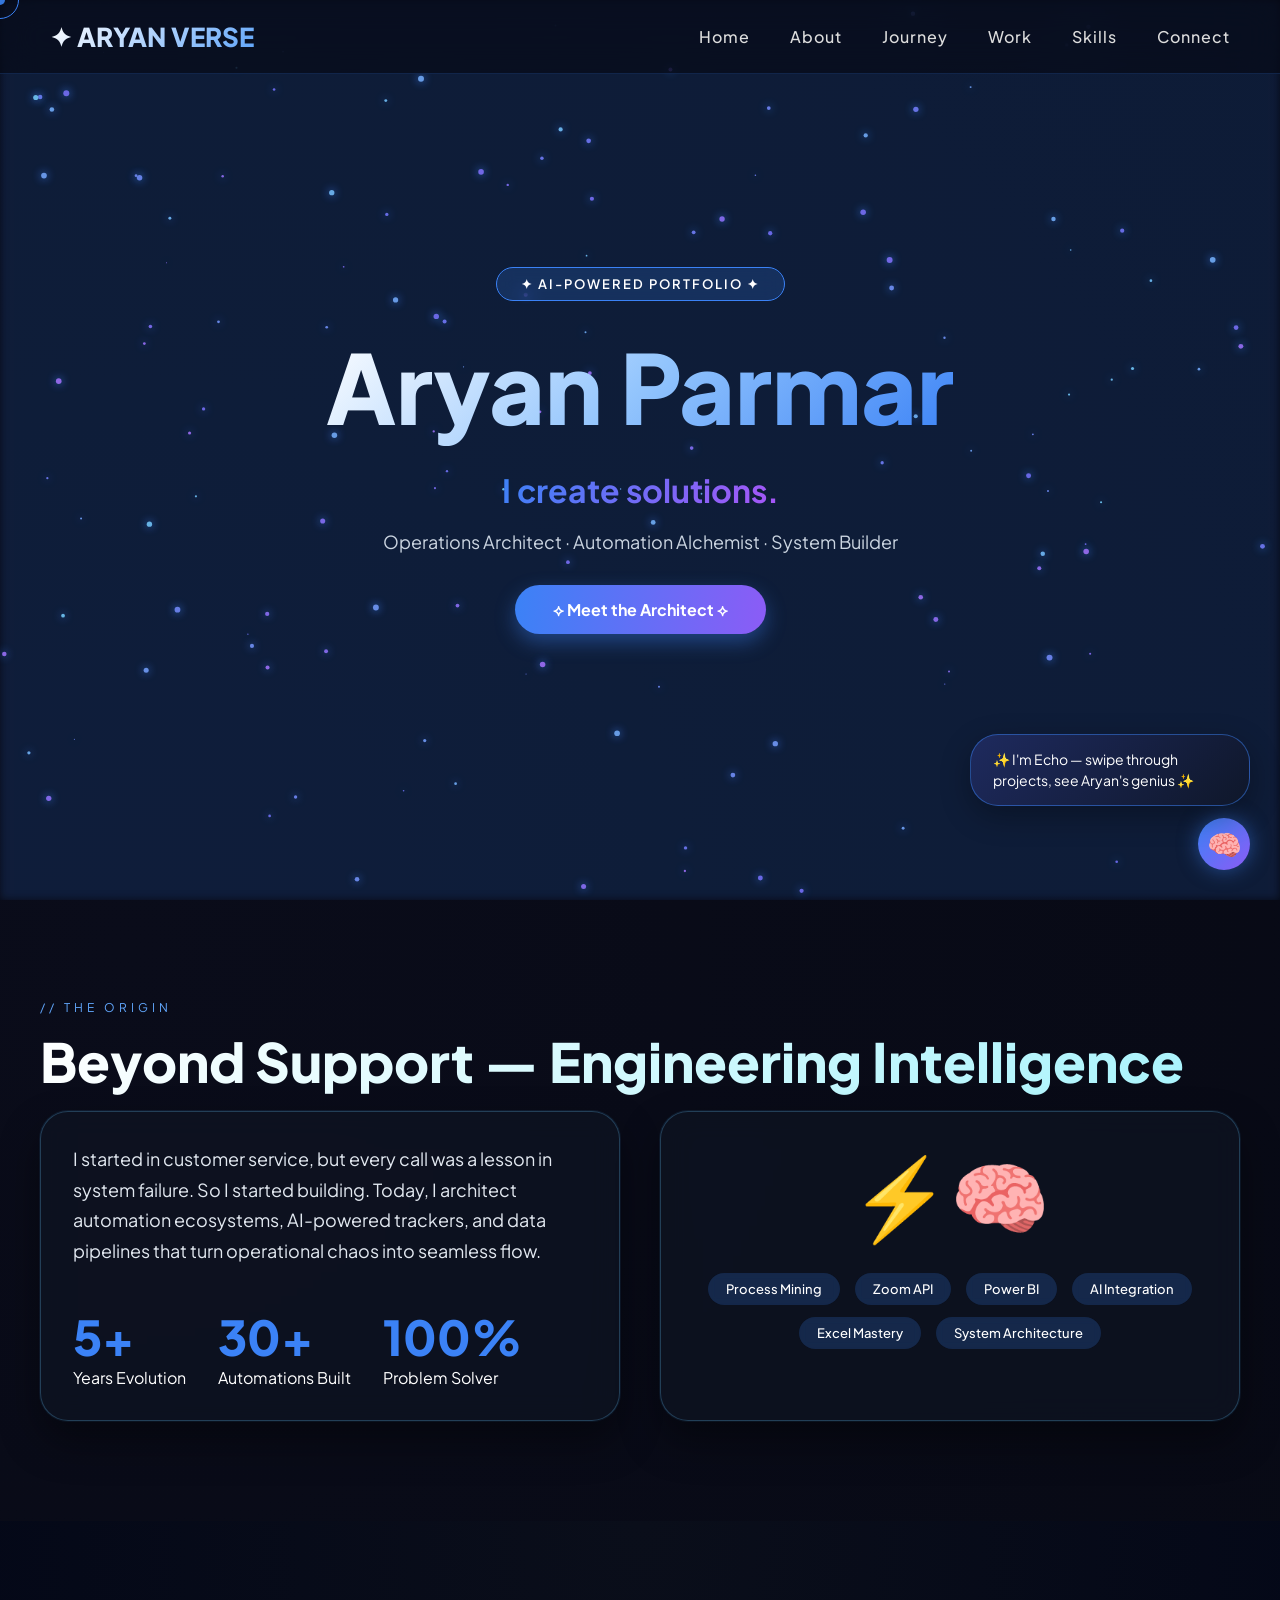
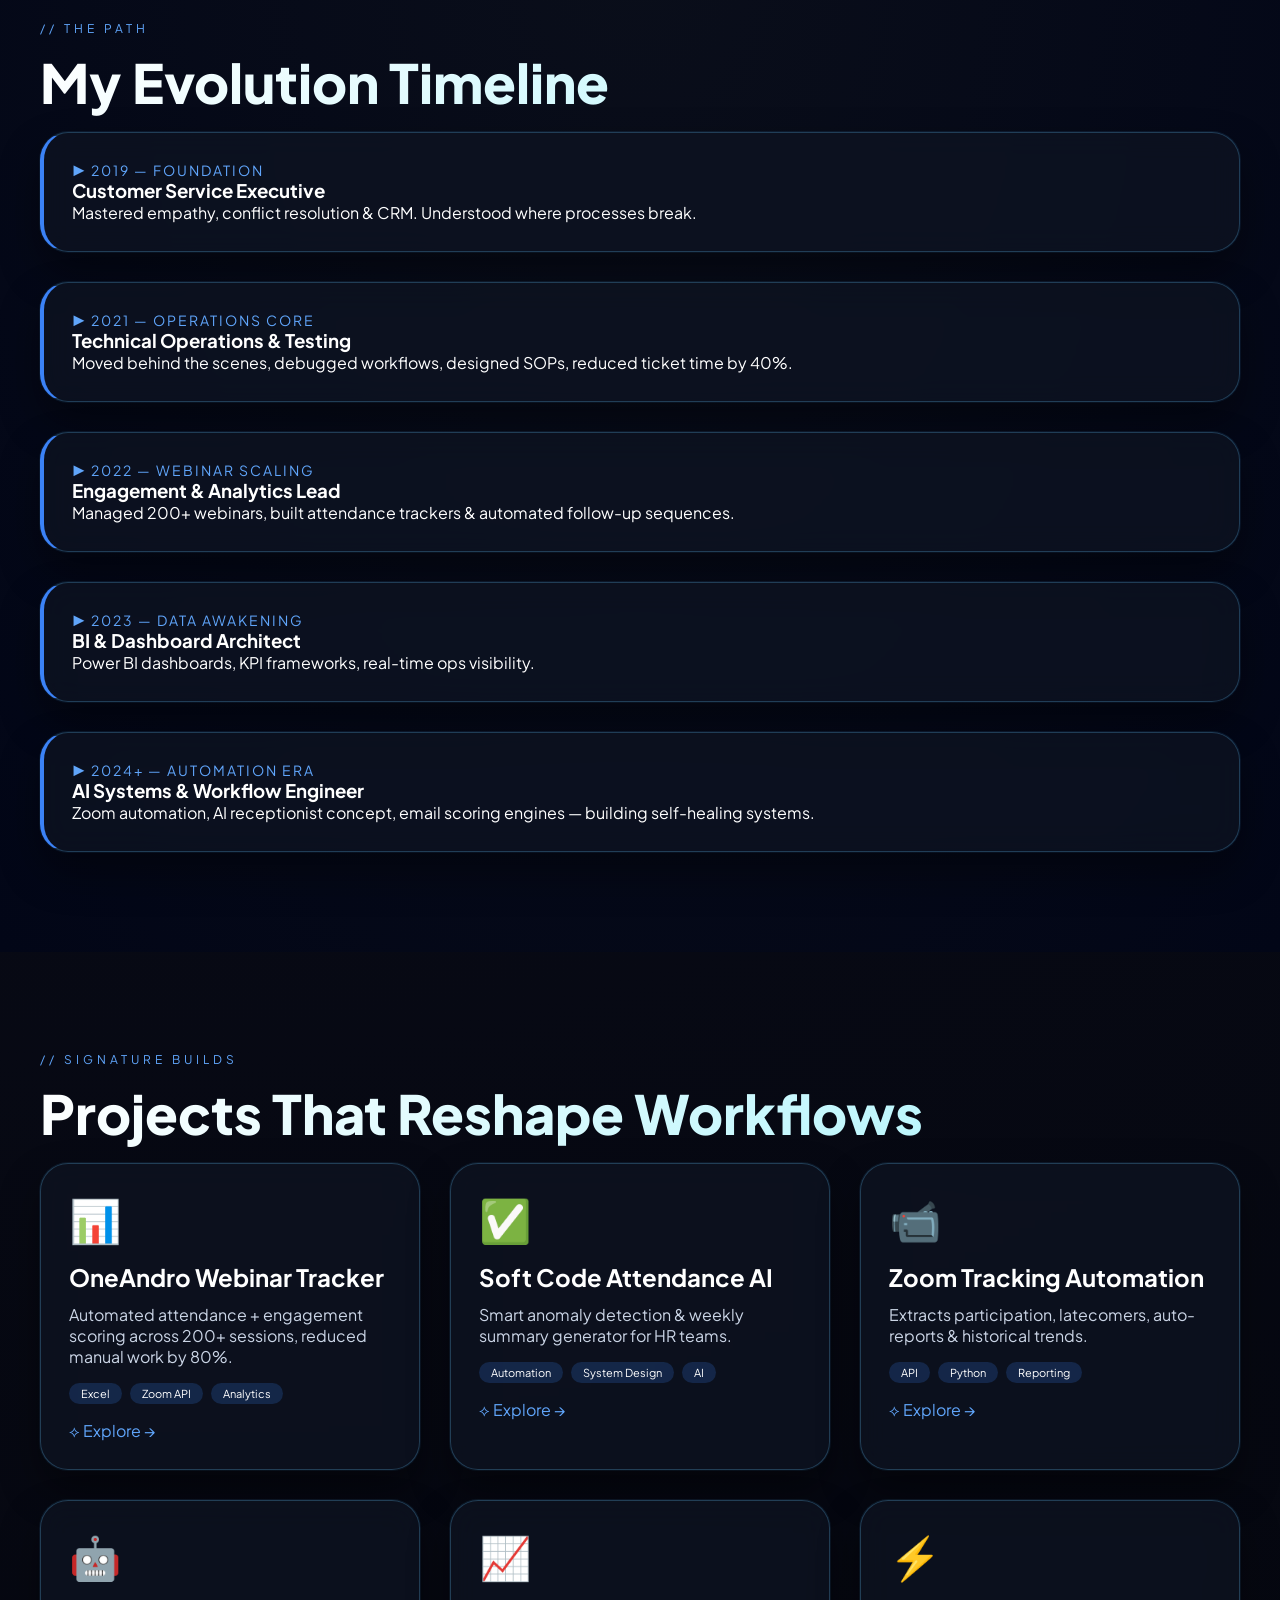
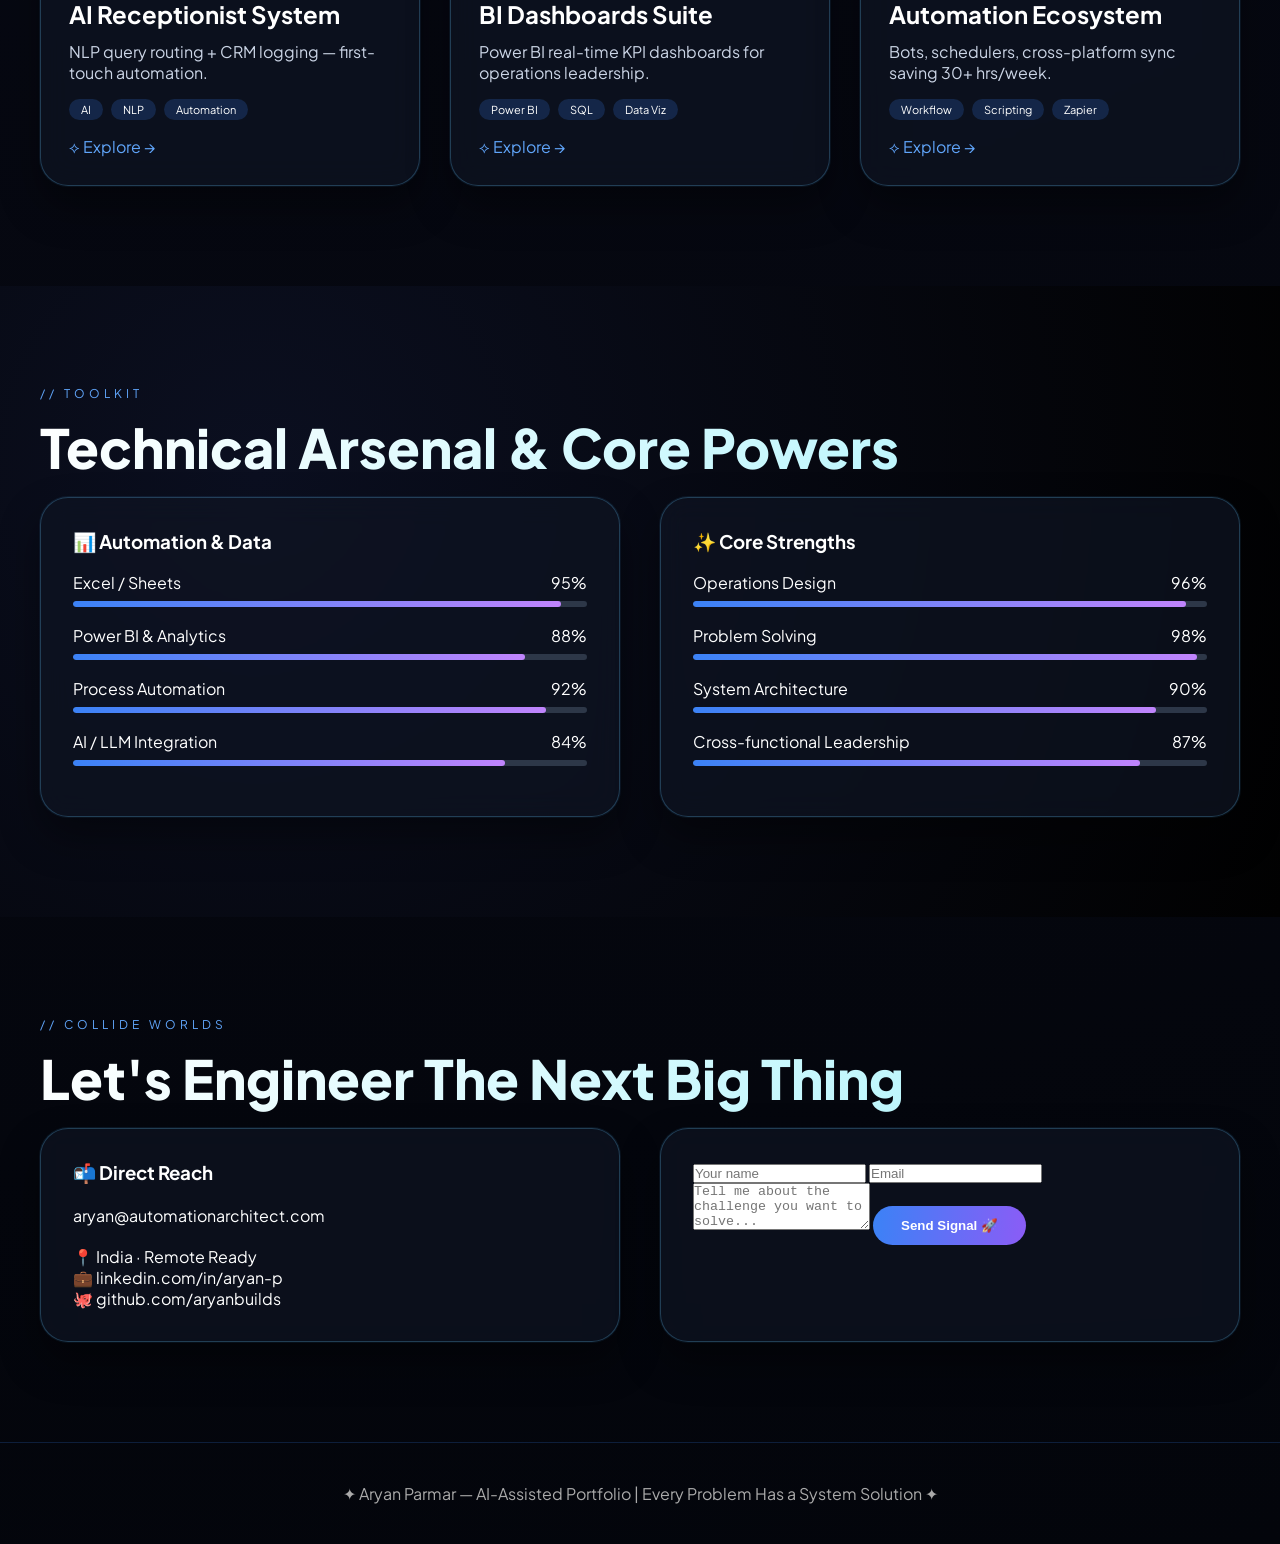
==== commit 312524a1: "Update index.html" ====
--- a/index.html
+++ b/index.html
@@ -1,693 +1,693 @@
 <!DOCTYPE html>
 <html lang="en">
 <head>
-<meta charset="UTF-8">
-<meta name="viewport" content="width=device-width, initial-scale=1.0, user-scalable=no">
-<title>ChronoSphere — Aryan Parmar | Time-Aware 3D Portfolio</title>
-<link rel="preconnect" href="https://fonts.googleapis.com">
-<link rel="preconnect" href="https://fonts.gstatic.com" crossorigin>
-<link href="https://fonts.googleapis.com/css2?family=Syne:wght@400;500;600;700;800&family=DM+Sans:wght@300;400;500;600;700&display=swap" rel="stylesheet">
-<style>
-/* ===== RESET & GLOBAL ===== */
-* {
-  margin: 0;
-  padding: 0;
-  box-sizing: border-box;
-}
-
-body {
-  font-family: 'DM Sans', sans-serif;
-  overflow-x: hidden;
-  transition: background 0.8s cubic-bezier(0.2, 0.9, 0.4, 1.1), color 0.5s ease;
-  cursor: none;
-}
-
-/* Dynamic Theme Variables (updated by JS) */
-:root {
-  --bg-primary: #060810;
-  --bg-secondary: #0a0d1a;
-  --text-primary: #f0f0f0;
-  --text-muted: rgba(240,240,240,0.6);
-  --accent-1: #00f5a0;
-  --accent-2: #00d9f5;
-  --accent-glow: rgba(0,245,160,0.25);
-  --surface: rgba(255,255,255,0.05);
-  --border-light: rgba(255,255,255,0.1);
-  --3d-intensity: 0.5;
-}
-
-body.morning {
-  --bg-primary: #fef9e6;
-  --bg-secondary: #fff4e0;
-  --text-primary: #2c2b28;
-  --text-muted: #5a5a55;
-  --accent-1: #e67e22;
-  --accent-2: #f39c12;
-  --accent-glow: rgba(230,126,34,0.2);
-  --surface: rgba(0,0,0,0.03);
-  --border-light: rgba(0,0,0,0.08);
-}
-body.afternoon {
-  --bg-primary: #1e2a3a;
-  --bg-secondary: #0f1a24;
-  --text-primary: #eef4ff;
-  --text-muted: #b0c4de;
-  --accent-1: #ffb347;
-  --accent-2: #ff8c42;
-  --accent-glow: rgba(255,140,66,0.25);
-  --surface: rgba(255,255,255,0.06);
-  --border-light: rgba(255,255,255,0.12);
-}
-body.evening {
-  --bg-primary: #1b142b;
-  --bg-secondary: #120c1f;
-  --text-primary: #f5e6ff;
-  --text-muted: #cbb2fe;
-  --accent-1: #c084fc;
-  --accent-2: #a855f7;
-  --accent-glow: rgba(192,132,252,0.3);
-  --surface: rgba(255,255,255,0.05);
-  --border-light: rgba(192,132,252,0.2);
-}
-body.night {
-  --bg-primary: #03050b;
-  --bg-secondary: #070b14;
-  --text-primary: #eef5ff;
-  --text-muted: #8e9aaf;
-  --accent-1: #00f5a0;
-  --accent-2: #3b82f6;
-  --accent-glow: rgba(0,245,160,0.2);
-  --surface: rgba(10,20,40,0.5);
-  --border-light: rgba(59,130,246,0.2);
-}
-
-/* 3D perspective container */
-.scene-3d {
-  perspective: 1200px;
-  transform-style: preserve-3d;
-}
-
-/* Custom Cursor with 3D tilt */
-.cursor {
-  width: 12px;
-  height: 12px;
-  background: var(--accent-1);
-  border-radius: 50%;
-  position: fixed;
-  pointer-events: none;
-  z-index: 9999;
-  transform: translate(-50%, -50%);
-  transition: width 0.2s, height 0.2s, background 0.2s;
-  mix-blend-mode: difference;
-  box-shadow: 0 0 8px var(--accent-1);
-}
-.cursor-follower {
-  width: 40px;
-  height: 40px;
-  border: 1.5px solid var(--accent-1);
-  border-radius: 50%;
-  position: fixed;
-  pointer-events: none;
-  z-index: 9998;
-  transform: translate(-50%, -50%);
-  transition: transform 0.1s ease, width 0.2s, height 0.2s;
-  backdrop-filter: blur(2px);
-}
-
-/* Loader */
-.loader {
-  position: fixed;
-  inset: 0;
-  background: var(--bg-primary);
-  z-index: 10000;
-  display: flex;
-  align-items: center;
-  justify-content: center;
-  transition: opacity 0.8s ease, visibility 0.8s;
-}
-.loader.hidden {
-  opacity: 0;
-  visibility: hidden;
-}
-.loader-ring {
-  width: 60px;
-  height: 60px;
-  border-radius: 50%;
-  border: 2px solid transparent;
-  border-top-color: var(--accent-1);
-  border-right-color: var(--accent-2);
-  animation: spin 0.8s linear infinite;
-}
-@keyframes spin { to { transform: rotate(360deg); } }
-
-/* Glassmorphism 3D */
-.glass-3d {
-  background: var(--surface);
-  backdrop-filter: blur(16px);
-  border: 1px solid var(--border-light);
-  border-radius: 28px;
-  transform: translateZ(10px) rotateX(0deg);
-  transition: all 0.4s cubic-bezier(0.2, 0.9, 0.4, 1.1);
-  box-shadow: 0 15px 35px rgba(0,0,0,0.2);
-}
-.glass-3d:hover {
-  transform: translateZ(25px) rotateX(2deg);
-  border-color: var(--accent-1);
-  box-shadow: 0 30px 50px rgba(0,0,0,0.3), 0 0 15px var(--accent-glow);
-}
-
-/* Navigation */
-.nav {
-  position: fixed;
-  top: 0;
-  left: 0;
-  width: 100%;
-  padding: 22px 60px;
-  display: flex;
-  justify-content: space-between;
-  align-items: center;
-  z-index: 1000;
-  transition: all 0.4s;
-  backdrop-filter: blur(12px);
-  background: rgba(var(--bg-primary-rgb, 6,8,22), 0.4);
-}
-.nav.scrolled {
-  padding: 12px 60px;
-  background: rgba(0,0,0,0.7);
-  backdrop-filter: blur(20px);
-  border-bottom: 1px solid var(--border-light);
-}
-.nav-logo {
-  font-family: 'Syne', sans-serif;
-  font-size: 22px;
-  font-weight: 800;
-  background: linear-gradient(135deg, var(--accent-1), var(--accent-2));
-  -webkit-background-clip: text;
-  background-clip: text;
-  color: transparent;
-  letter-spacing: -0.5px;
-}
-.nav-links { display: flex; gap: 42px; }
-.nav-links a {
-  font-size: 13px;
-  font-weight: 600;
-  text-transform: uppercase;
-  letter-spacing: 2px;
-  color: var(--text-muted);
-  transition: 0.3s;
-  position: relative;
-}
-.nav-links a:hover { color: var(--accent-1); }
-.nav-links a::after {
-  content: '';
-  position: absolute;
-  bottom: -6px;
-  left: 0;
-  width: 0;
-  height: 2px;
-  background: var(--accent-1);
-  transition: width 0.3s;
-}
-.nav-links a:hover::after { width: 100%; }
-.nav-hamburger { display: none; flex-direction: column; gap: 6px; cursor: pointer; }
-.nav-hamburger span {
-  width: 26px;
-  height: 2px;
-  background: var(--text-primary);
-  transition: 0.3s;
-}
-.mobile-nav {
-  position: fixed;
-  top: 0;
-  right: -100%;
-  width: 280px;
-  height: 100vh;
-  background: rgba(0,0,0,0.9);
-  backdrop-filter: blur(30px);
-  z-index: 999;
-  display: flex;
-  flex-direction: column;
-  justify-content: center;
-  align-items: center;
-  gap: 36px;
-  transition: 0.4s cubic-bezier(0.2,0.9,0.4,1);
-}
-.mobile-nav.open { right: 0; }
-.mobile-nav-link {
-  font-family: 'Syne', sans-serif;
-  font-size: 24px;
-  font-weight: 700;
-  color: var(--text-muted);
-}
-.mobile-nav-link:hover { color: var(--accent-1); }
-
-/* Hero Section with 3D Tilt */
-.hero {
-  min-height: 100vh;
-  display: flex;
-  align-items: center;
-  justify-content: center;
-  position: relative;
-  overflow: hidden;
-}
-#threeCanvas {
-  position: absolute;
-  inset: 0;
-  width: 100%;
-  height: 100%;
-  z-index: 0;
-  display: block;
-}
-.hero-content {
-  position: relative;
-  z-index: 3;
-  text-align: center;
-  max-width: 850px;
-  padding: 0 24px;
-  transform-style: preserve-3d;
-  animation: floatIn 1.2s ease-out;
-}
-@keyframes floatIn {
-  from { opacity: 0; transform: translateY(50px) rotateX(10deg); }
-  to { opacity: 1; transform: translateY(0) rotateX(0); }
-}
-.hero-badge {
-  display: inline-block;
-  background: rgba(0,0,0,0.3);
-  backdrop-filter: blur(8px);
-  border: 1px solid var(--accent-1);
-  color: var(--accent-1);
-  padding: 8px 24px;
-  border-radius: 40px;
-  font-size: 12px;
-  font-weight: 600;
-  letter-spacing: 2px;
-  margin-bottom: 28px;
-}
-.hero-name {
-  font-family: 'Syne', sans-serif;
-  font-size: clamp(48px, 8vw, 110px);
-  font-weight: 800;
-  background: linear-gradient(135deg, var(--text-primary), var(--accent-2));
-  -webkit-background-clip: text;
-  background-clip: text;
-  color: transparent;
-  margin-bottom: 24px;
-  text-shadow: 0 0 30px var(--accent-glow);
-}
-.hero-tagline {
-  font-size: clamp(18px, 3vw, 28px);
-  font-weight: 600;
-  color: var(--text-muted);
-  margin-bottom: 20px;
-}
-.tagline-dynamic {
-  background: linear-gradient(135deg, var(--accent-1), var(--accent-2));
-  -webkit-background-clip: text;
-  background-clip: text;
-  color: transparent;
-}
-.hero-sub {
-  font-size: 14px;
-  letter-spacing: 3px;
-  text-transform: uppercase;
-  color: var(--text-muted);
-  margin-bottom: 48px;
-}
-.hero-btn {
-  display: inline-block;
-  background: linear-gradient(135deg, var(--accent-1), var(--accent-2));
-  color: #000;
-  font-weight: 800;
-  padding: 16px 44px;
-  border-radius: 60px;
-  font-size: 14px;
-  letter-spacing: 1px;
-  transition: 0.3s;
-  box-shadow: 0 5px 20px var(--accent-glow);
-}
-.hero-btn:hover {
-  transform: scale(1.05) translateY(-4px);
-  box-shadow: 0 20px 40px var(--accent-glow);
-}
-
-/* Sections */
-.section-container {
-  max-width: 1280px;
-  margin: 0 auto;
-  padding: 100px 48px;
-}
-.section-label {
-  font-size: 11px;
-  letter-spacing: 4px;
-  text-transform: uppercase;
-  color: var(--accent-1);
-  margin-bottom: 16px;
-}
-.section-title {
-  font-family: 'Syne', sans-serif;
-  font-size: clamp(32px, 5vw, 58px);
-  font-weight: 800;
-  margin-bottom: 20px;
-  background: linear-gradient(135deg, var(--text-primary), var(--accent-2));
-  -webkit-background-clip: text;
-  background-clip: text;
-  color: transparent;
-}
-.section-sub {
-  color: var(--text-muted);
-  margin-bottom: 60px;
-  font-size: 18px;
-}
-
-/* Timeline 3D */
-.timeline-3d {
-  position: relative;
-  display: flex;
-  flex-direction: column;
-  gap: 40px;
-}
-.timeline-card-3d {
-  padding: 28px;
-  transition: 0.3s;
-  transform-style: preserve-3d;
-}
-.timeline-card-3d:hover {
-  transform: translateX(12px) translateZ(20px);
-}
-.timeline-icon { font-size: 32px; margin-bottom: 12px; }
-.timeline-card-3d h3 { font-size: 22px; margin-bottom: 8px; }
-
-/* Projects Grid 3D */
-.projects-grid-3d {
-  display: grid;
-  grid-template-columns: repeat(auto-fill, minmax(320px, 1fr));
-  gap: 30px;
-}
-.project-3d {
-  padding: 28px;
-  cursor: pointer;
-  transition: 0.4s;
-  transform-style: preserve-3d;
-}
-.project-3d:hover {
-  transform: translateY(-12px) translateZ(30px);
-  border-color: var(--accent-1);
-  box-shadow: 0 30px 60px rgba(0,0,0,0.4);
-}
-.project-icon { font-size: 40px; margin-bottom: 20px; }
-.project-tags {
-  display: flex;
-  gap: 10px;
-  flex-wrap: wrap;
-  margin: 16px 0;
-}
-.project-tags span {
-  background: rgba(255,255,255,0.08);
-  padding: 4px 12px;
-  border-radius: 20px;
-  font-size: 11px;
-  color: var(--accent-2);
-}
-
-/* Modal */
-.modal {
-  position: fixed;
-  inset: 0;
-  z-index: 2000;
-  display: none;
-  align-items: center;
-  justify-content: center;
-  padding: 24px;
-}
-.modal.open { display: flex; }
-.modal-overlay {
-  position: absolute;
-  inset: 0;
-  background: rgba(0,0,0,0.7);
-  backdrop-filter: blur(20px);
-}
-.modal-content {
-  position: relative;
-  max-width: 650px;
-  width: 100%;
-  max-height: 85vh;
-  overflow-y: auto;
-  padding: 40px;
-  background: var(--bg-primary);
-  border-radius: 32px;
-  border: 1px solid var(--accent-1);
-  transform: scale(0.9);
-  animation: modalPop 0.3s forwards;
-}
-@keyframes modalPop {
-  to { transform: scale(1); }
-}
-.modal-close {
-  position: absolute;
-  top: 20px;
-  right: 20px;
-  background: none;
-  border: none;
-  font-size: 24px;
-  cursor: pointer;
-  color: var(--text-muted);
-}
-
-/* Skills with 3D bars */
-.skill-item-3d {
-  margin-bottom: 28px;
-  transform-style: preserve-3d;
-}
-.skill-bar-bg {
-  height: 8px;
-  background: rgba(255,255,255,0.1);
-  border-radius: 8px;
-  overflow: hidden;
-}
-.skill-bar-fill-3d {
-  width: 0%;
-  height: 100%;
-  background: linear-gradient(90deg, var(--accent-1), var(--accent-2));
-  border-radius: 8px;
-  transition: width 1.2s cubic-bezier(0.22, 0.97, 0.36, 1);
-  box-shadow: 0 0 12px var(--accent-1);
-}
-
-/* Contact Form */
-.contact-form-3d {
-  padding: 40px;
-}
-.form-input {
-  width: 100%;
-  background: transparent;
-  border: none;
-  border-bottom: 1px solid var(--border-light);
-  padding: 14px 0;
-  color: var(--text-primary);
-  font-size: 16px;
-  outline: none;
-  transition: 0.3s;
-}
-.form-input:focus { border-bottom-color: var(--accent-1); }
-
-/* Responsive */
-@media (max-width: 768px) {
-  .nav-links { display: none; }
-  .nav-hamburger { display: flex; }
-  .nav { padding: 16px 24px; }
-  .section-container { padding: 70px 24px; }
-  .cursor, .cursor-follower { display: none; }
-  body { cursor: auto; }
-}
-</style>
+  <meta charset="UTF-8">
+  <meta name="viewport" content="width=device-width, initial-scale=1.0, user-scalable=no">
+  <title>Aryan Parmar | AI Assistant Portfolio — The Architect</title>
+  <link rel="preconnect" href="https://fonts.googleapis.com">
+  <link rel="preconnect" href="https://fonts.gstatic.com" crossorigin>
+  <link href="https://fonts.googleapis.com/css2?family=Space+Grotesk:wght@300;400;500;600;700&family=Plus+Jakarta+Sans:wght@400;500;600;700;800&display=swap" rel="stylesheet">
+  <style>
+    * {
+      margin: 0;
+      padding: 0;
+      box-sizing: border-box;
+    }
+
+    body {
+      font-family: 'Plus Jakarta Sans', sans-serif;
+      background: radial-gradient(circle at 10% 20%, #0a0c1a, #03050b);
+      color: #ffffff;
+      overflow-x: hidden;
+      cursor: none;
+      transition: background 0.3s ease;
+    }
+
+    /* improved readability — soft glow & high contrast */
+    .glass-card, .assistant-card, .project-card, .timeline-card {
+      background: rgba(15, 20, 35, 0.7);
+      backdrop-filter: blur(14px);
+      border: 1px solid rgba(100, 200, 255, 0.25);
+      border-radius: 28px;
+      box-shadow: 0 20px 40px rgba(0, 0, 0, 0.4), 0 0 0 1px rgba(80, 180, 255, 0.1);
+      transition: all 0.4s cubic-bezier(0.2, 0.9, 0.4, 1.1);
+    }
+
+    .glass-card:hover, .project-card:hover {
+      transform: translateY(-8px) scale(1.01);
+      border-color: #3b82f6;
+      box-shadow: 0 30px 50px rgba(59, 130, 246, 0.2);
+    }
+
+    /* cursor */
+    .cursor {
+      width: 10px;
+      height: 10px;
+      background: #3b82f6;
+      border-radius: 50%;
+      position: fixed;
+      pointer-events: none;
+      z-index: 9999;
+      transform: translate(-50%, -50%);
+      transition: width 0.2s, height 0.2s;
+      mix-blend-mode: difference;
+    }
+    .cursor-follower {
+      width: 38px;
+      height: 38px;
+      border: 1.5px solid #3b82f6;
+      border-radius: 50%;
+      position: fixed;
+      pointer-events: none;
+      z-index: 9998;
+      transform: translate(-50%, -50%);
+      transition: 0.1s ease;
+      backdrop-filter: blur(2px);
+    }
+
+    /* assistant bubble */
+    .assistant-container {
+      position: fixed;
+      bottom: 30px;
+      right: 30px;
+      z-index: 2000;
+      display: flex;
+      flex-direction: column;
+      align-items: flex-end;
+      gap: 12px;
+    }
+    .assistant-bubble {
+      background: linear-gradient(135deg, #1e2a5e, #0f172a);
+      backdrop-filter: blur(16px);
+      border-radius: 28px;
+      padding: 14px 22px;
+      max-width: 280px;
+      border: 1px solid rgba(59,130,246,0.5);
+      box-shadow: 0 10px 30px rgba(0,0,0,0.3);
+      font-size: 14px;
+      line-height: 1.5;
+      transform-origin: bottom right;
+      animation: floatGlow 3s infinite alternate;
+    }
+    .assistant-avatar {
+      background: linear-gradient(135deg, #3b82f6, #8b5cf6);
+      width: 52px;
+      height: 52px;
+      border-radius: 30px;
+      display: flex;
+      align-items: center;
+      justify-content: center;
+      font-size: 28px;
+      cursor: pointer;
+      box-shadow: 0 0 20px rgba(59,130,246,0.5);
+      transition: 0.3s;
+    }
+    @keyframes floatGlow {
+      0% { transform: translateY(0px); box-shadow: 0 5px 15px rgba(59,130,246,0.2);}
+      100% { transform: translateY(-6px); box-shadow: 0 15px 30px rgba(59,130,246,0.4);}
+    }
+
+    /* nav */
+    nav {
+      position: fixed;
+      top: 0;
+      width: 100%;
+      padding: 20px 50px;
+      display: flex;
+      justify-content: space-between;
+      align-items: center;
+      z-index: 1000;
+      backdrop-filter: blur(20px);
+      background: rgba(5, 7, 18, 0.6);
+      border-bottom: 1px solid rgba(59,130,246,0.2);
+      transition: 0.3s;
+    }
+    .nav-logo {
+      font-size: 26px;
+      font-weight: 800;
+      background: linear-gradient(135deg, #fff, #60a5fa);
+      -webkit-background-clip: text;
+      background-clip: text;
+      color: transparent;
+    }
+    .nav-links { display: flex; gap: 40px; }
+    .nav-links a {
+      color: #ddd;
+      text-decoration: none;
+      font-weight: 500;
+      transition: 0.3s;
+      letter-spacing: 1px;
+    }
+    .nav-links a:hover { color: #60a5fa; text-shadow: 0 0 5px #3b82f6; }
+    .mobile-menu { display: none; flex-direction: column; gap: 5px; cursor: pointer; }
+    .mobile-menu span { width: 28px; height: 2px; background: white; border-radius: 2px; }
+    .mobile-nav {
+      position: fixed; top: 0; right: -100%; width: 260px; height: 100vh;
+      background: rgba(0,0,0,0.95); backdrop-filter: blur(30px); z-index: 2001;
+      display: flex; flex-direction: column; justify-content: center; align-items: center;
+      gap: 32px; transition: 0.4s;
+    }
+    .mobile-nav.open { right: 0; }
+
+    /* hero section */
+    .hero {
+      min-height: 100vh;
+      display: flex;
+      align-items: center;
+      justify-content: center;
+      position: relative;
+      overflow: hidden;
+    }
+    #canvas-bg {
+      position: absolute;
+      inset: 0;
+      width: 100%;
+      height: 100%;
+      z-index: 0;
+    }
+    .hero-content {
+      position: relative;
+      z-index: 2;
+      text-align: center;
+      max-width: 900px;
+      padding: 0 24px;
+      animation: riseUp 1s ease-out;
+    }
+    @keyframes riseUp {
+      from { opacity: 0; transform: translateY(60px); }
+      to { opacity: 1; transform: translateY(0); }
+    }
+    .hero-badge {
+      background: rgba(59,130,246,0.2);
+      border: 1px solid #3b82f6;
+      display: inline-block;
+      padding: 8px 24px;
+      border-radius: 60px;
+      font-size: 13px;
+      font-weight: 600;
+      letter-spacing: 2px;
+      backdrop-filter: blur(8px);
+      margin-bottom: 24px;
+    }
+    .hero h1 {
+      font-size: clamp(48px, 8vw, 96px);
+      font-weight: 800;
+      background: linear-gradient(135deg, #ffffff, #93c5fd, #3b82f6);
+      -webkit-background-clip: text;
+      background-clip: text;
+      color: transparent;
+      margin-bottom: 24px;
+    }
+    .typewriter {
+      font-size: clamp(20px, 4vw, 32px);
+      font-weight: 600;
+      color: #cbd5e6;
+      margin-bottom: 20px;
+    }
+    .highlight-text {
+      background: linear-gradient(120deg, #3b82f6, #a855f7);
+      -webkit-background-clip: text;
+      background-clip: text;
+      color: transparent;
+      font-weight: 700;
+    }
+    .hero-btn {
+      display: inline-block;
+      margin-top: 32px;
+      padding: 14px 38px;
+      background: linear-gradient(95deg, #3b82f6, #8b5cf6);
+      border-radius: 60px;
+      font-weight: 700;
+      text-decoration: none;
+      color: white;
+      box-shadow: 0 8px 20px rgba(59,130,246,0.4);
+      transition: 0.3s;
+    }
+    .hero-btn:hover { transform: scale(1.05); box-shadow: 0 15px 35px rgba(59,130,246,0.6); }
+
+    /* sections common */
+    .container {
+      max-width: 1300px;
+      margin: 0 auto;
+      padding: 100px 40px;
+    }
+    .section-label {
+      font-size: 12px;
+      letter-spacing: 4px;
+      text-transform: uppercase;
+      color: #60a5fa;
+      margin-bottom: 12px;
+    }
+    .section-title {
+      font-size: clamp(32px, 5vw, 54px);
+      font-weight: 800;
+      margin-bottom: 16px;
+      background: linear-gradient(135deg, #fff, #a5f3fc);
+      -webkit-background-clip: text;
+      background-clip: text;
+      color: transparent;
+    }
+    .section-desc {
+      font-size: 18px;
+      color: #b9c7d9;
+      max-width: 700px;
+      margin-bottom: 60px;
+      line-height: 1.6;
+    }
+
+    /* grid layouts */
+    .grid-2 {
+      display: grid;
+      grid-template-columns: repeat(2, 1fr);
+      gap: 40px;
+    }
+    .about-card {
+      padding: 32px;
+    }
+    .stats {
+      display: flex;
+      gap: 32px;
+      margin-top: 40px;
+    }
+    .stat-num {
+      font-size: 48px;
+      font-weight: 800;
+      color: #3b82f6;
+    }
+    .skill-tag {
+      background: rgba(59,130,246,0.2);
+      border-radius: 40px;
+      padding: 8px 18px;
+      display: inline-block;
+      margin: 6px;
+      font-size: 13px;
+      font-weight: 500;
+      backdrop-filter: blur(4px);
+    }
+
+    /* timeline creative */
+    .timeline-grid {
+      display: flex;
+      flex-direction: column;
+      gap: 30px;
+    }
+    .timeline-item {
+      padding: 28px;
+      transition: 0.3s;
+      border-left: 4px solid #3b82f6;
+    }
+    .timeline-year {
+      font-size: 14px;
+      color: #60a5fa;
+      letter-spacing: 2px;
+    }
+
+    /* project cards */
+    .projects-grid {
+      display: grid;
+      grid-template-columns: repeat(auto-fill, minmax(320px, 1fr));
+      gap: 30px;
+    }
+    .project-card {
+      padding: 28px;
+      cursor: pointer;
+      transition: all 0.4s;
+    }
+    .project-icon {
+      font-size: 42px;
+      margin-bottom: 16px;
+    }
+    .project-tags {
+      display: flex;
+      flex-wrap: wrap;
+      gap: 8px;
+      margin: 16px 0;
+    }
+    .project-tags span {
+      background: rgba(59,130,246,0.2);
+      padding: 4px 12px;
+      border-radius: 20px;
+      font-size: 11px;
+    }
+
+    /* modal */
+    .modal {
+      position: fixed;
+      inset: 0;
+      z-index: 3000;
+      display: none;
+      align-items: center;
+      justify-content: center;
+      background: rgba(0,0,0,0.7);
+      backdrop-filter: blur(20px);
+    }
+    .modal.open { display: flex; }
+    .modal-content {
+      max-width: 550px;
+      background: #0f1222;
+      border-radius: 32px;
+      padding: 32px;
+      border: 1px solid #3b82f6;
+      animation: fadeUp 0.3s;
+    }
+    @keyframes fadeUp {
+      from { transform: scale(0.9); opacity: 0; }
+      to { transform: scale(1); opacity: 1; }
+    }
+
+    /* skills bar */
+    .skill-bar {
+      margin: 18px 0;
+    }
+    .skill-label {
+      display: flex;
+      justify-content: space-between;
+      margin-bottom: 8px;
+    }
+    .progress-bar {
+      height: 6px;
+      background: #2d3748;
+      border-radius: 8px;
+      overflow: hidden;
+    }
+    .progress-fill {
+      width: 0%;
+      height: 100%;
+      background: linear-gradient(90deg, #3b82f6, #c084fc);
+      border-radius: 8px;
+      transition: width 1.2s ease;
+    }
+
+    /* contact */
+    .contact-form input, .contact-form textarea {
+      width: 100%;
+      background: rgba(255,255,255,0.05);
+      border: 1px solid #2d3a5e;
+      padding: 14px;
+      border-radius: 20px;
+      color: white;
+      margin-bottom: 16px;
+    }
+    button {
+      background: linear-gradient(95deg, #3b82f6, #8b5cf6);
+      border: none;
+      padding: 12px 28px;
+      border-radius: 40px;
+      font-weight: bold;
+      cursor: pointer;
+      transition: 0.3s;
+    }
+
+    @media (max-width: 800px) {
+      .nav-links { display: none; }
+      .mobile-menu { display: flex; }
+      .container { padding: 70px 24px; }
+      .grid-2 { grid-template-columns: 1fr; }
+    }
+    @media (max-width: 500px) {
+      body { cursor: auto; }
+      .cursor, .cursor-follower { display: none; }
+    }
+  </style>
 </head>
 <body>
 
-<div class="loader" id="loader"><div class="loader-ring"></div></div>
 <div class="cursor" id="cursor"></div>
-<div class="cursor-follower" id="cursorFollower"></div>
-
-<nav class="nav" id="nav">
-  <div class="nav-logo">✦ Aryan Parmar</div>
+<div class="cursor-follower" id="follower"></div>
+
+<nav>
+  <div class="nav-logo">✦ ARYAN VERSE</div>
   <div class="nav-links">
-    <a href="#about">About</a><a href="#journey">Journey</a><a href="#projects">Work</a><a href="#skills">Skills</a><a href="#contact">Connect</a>
-  </div>
-  <div class="nav-hamburger" id="hamburger"><span></span><span></span><span></span></div>
+    <a href="#home">Home</a><a href="#about">About</a><a href="#journey">Journey</a><a href="#projects">Work</a><a href="#skills">Skills</a><a href="#contact">Connect</a>
+  </div>
+  <div class="mobile-menu" id="mobileToggle"><span></span><span></span><span></span></div>
 </nav>
 <div class="mobile-nav" id="mobileNav">
-  <a href="#about" class="mobile-nav-link">About</a><a href="#journey" class="mobile-nav-link">Journey</a>
-  <a href="#projects" class="mobile-nav-link">Work</a><a href="#skills" class="mobile-nav-link">Skills</a><a href="#contact" class="mobile-nav-link">Connect</a>
+  <a href="#home">Home</a><a href="#about">About</a><a href="#journey">Journey</a><a href="#projects">Work</a><a href="#skills">Skills</a><a href="#contact">Connect</a>
 </div>
 
-<section class="hero" id="hero">
-  <canvas id="threeCanvas"></canvas>
+<!-- AI ASSISTANT -->
+<div class="assistant-container">
+  <div class="assistant-bubble" id="assistantMsg">
+    🤖 Hey, I'm Echo — your digital guide. <span id="dynamicGreet">Let me introduce Aryan!</span>
+  </div>
+  <div class="assistant-avatar" id="assistantAvatar">
+    🧠
+  </div>
+</div>
+
+<!-- HERO SECTION -->
+<section class="hero" id="home">
+  <canvas id="canvas-bg"></canvas>
   <div class="hero-content">
-    <div class="hero-badge" id="timeBadge">🌅 Morning Energy</div>
-    <h1 class="hero-name">Aryan Parmar</h1>
-    <div class="hero-tagline">I don't just do work, <span class="tagline-dynamic" id="rotatingWord">I create solutions.</span></div>
-    <p class="hero-sub">Operations Architect · Automation Alchemist · 3D Visionary</p>
-    <a href="#about" class="hero-btn">Explore the Cosmos →</a>
+    <div class="hero-badge">✦ AI-POWERED PORTFOLIO ✦</div>
+    <h1>Aryan Parmar</h1>
+    <div class="typewriter">
+      <span id="typedText"></span><span class="highlight-text" id="dynamicRole"></span>
+    </div>
+    <p style="font-size: 18px; max-width: 700px; margin: 0 auto; color: #cbd5e1;">Operations Architect · Automation Alchemist · System Builder</p>
+    <a href="#about" class="hero-btn">⟡ Meet the Architect ⟡</a>
   </div>
 </section>
 
-<section id="about" class="scene-3d"><div class="section-container">
-  <div class="section-label">✦ CHRONOS 01</div>
-  <h2 class="section-title">From Support to Systems Architect</h2>
-  <div class="projects-grid-3d" style="grid-template-columns:1fr 1fr; gap:40px">
-    <div class="glass-3d" style="padding:32px">
-      <p style="font-size:18px; line-height:1.6">I started in customer service, but my mind was always reverse-engineering inefficiencies. Today, I build automation ecosystems, AI-powered workflows, and data intelligence layers that turn chaos into clarity.</p>
-      <div style="margin-top:32px; display:flex; gap:32px"><div><span style="font-size:42px; font-weight:800; color:var(--accent-1)">5+</span><br>Years Evolution</div><div><span style="font-size:42px; font-weight:800; color:var(--accent-1)">20+</span><br>Automation Systems</div></div>
+<!-- ABOUT SECTION (improved contrast) -->
+<section id="about" class="container">
+  <div class="section-label">// THE ORIGIN</div>
+  <div class="section-title">Beyond Support — Engineering Intelligence</div>
+  <div class="grid-2">
+    <div class="glass-card about-card">
+      <p style="font-size: 18px; line-height: 1.7; color: #e2e8f0;">I started in customer service, but every call was a lesson in system failure. So I started building. Today, I architect automation ecosystems, AI-powered trackers, and data pipelines that turn operational chaos into seamless flow.</p>
+      <div class="stats">
+        <div><span class="stat-num">5+</span><br>Years Evolution</div>
+        <div><span class="stat-num">30+</span><br>Automations Built</div>
+        <div><span class="stat-num">100%</span><br>Problem Solver</div>
+      </div>
     </div>
-    <div class="glass-3d" style="padding:32px; text-align:center"><div style="font-size:72px">⚡🧠</div><div class="skill-tags" style="display:flex; flex-wrap:wrap; gap:10px; margin-top:20px"><span class="tag">Operations</span><span class="tag">AI Integration</span><span class="tag">Analytics</span><span class="tag">Process Design</span><span class="tag">Zoom API</span></div></div>
-  </div>
-</div></section>
-
-<section id="journey" class="scene-3d" style="background:var(--bg-secondary)"><div class="section-container">
-  <div class="section-label">✦ PATH OF BUILDER</div>
-  <h2 class="section-title">My Chronology</h2>
-  <div class="timeline-3d">
-    <div class="timeline-card-3d glass-3d"><div class="timeline-icon">📞</div><h3>Customer Service Executive</h3><p>Mastered empathy, conflict resolution & CRM — the human layer of tech.</p></div>
-    <div class="timeline-card-3d glass-3d"><div class="timeline-icon">⚙️</div><h3>Operations & Technical Support</h3><p>Discovered process gaps and started engineering systematic fixes.</p></div>
-    <div class="timeline-card-3d glass-3d"><div class="timeline-icon">🎙️</div><h3>Webinar Ops & Engagement</h3><p>Managed 100+ sessions, built tracking frameworks for user interaction.</p></div>
-    <div class="timeline-card-3d glass-3d"><div class="timeline-icon">📊</div><h3>Analytics & BI Era</h3><p>Dashboards, Power BI, turning raw numbers into strategic moves.</p></div>
-    <div class="timeline-card-3d glass-3d"><div class="timeline-icon">🤖</div><h3>Automation Architect</h3><p>AI receptionists, Zoom trackers, email scoring — systems that scale.</p></div>
-  </div>
-</div></section>
-
-<section id="projects" class="scene-3d"><div class="section-container">
-  <div class="section-label">✦ DIGITAL ALCHEMY</div>
-  <h2 class="section-title">Featured Builds</h2>
-  <div class="projects-grid-3d" id="projectsGrid"></div>
-</div></section>
-
-<div class="modal" id="projectModal"><div class="modal-overlay"></div><div class="modal-content" id="modalInner"><button class="modal-close" id="closeModal">✕</button><div id="modalBody"></div></div></div>
-
-<section id="skills" class="scene-3d" style="background:var(--bg-secondary)"><div class="section-container">
-  <div class="section-label">✦ ARSENAL</div>
-  <h2 class="section-title">Core Competencies</h2>
-  <div class="projects-grid-3d" style="grid-template-columns:1fr 1fr; gap:50px">
-    <div><h3 style="margin-bottom:24px">📈 Technical</h3>
-      <div class="skill-item-3d"><div>Excel & Sheets</div><div class="skill-bar-bg"><div class="skill-bar-fill-3d" data-target="92"></div></div></div>
-      <div class="skill-item-3d"><div>Power BI / Analytics</div><div class="skill-bar-bg"><div class="skill-bar-fill-3d" data-target="86"></div></div></div>
-      <div class="skill-item-3d"><div>Process Automation</div><div class="skill-bar-bg"><div class="skill-bar-fill-3d" data-target="89"></div></div></div>
-      <div class="skill-item-3d"><div>AI Tools Integration</div><div class="skill-bar-bg"><div class="skill-bar-fill-3d" data-target="82"></div></div></div>
+    <div class="glass-card about-card" style="text-align: center;">
+      <div style="font-size: 80px;">⚡🧠</div>
+      <div style="margin-top: 20px;">
+        <span class="skill-tag">Process Mining</span>
+        <span class="skill-tag">Zoom API</span>
+        <span class="skill-tag">Power BI</span>
+        <span class="skill-tag">AI Integration</span>
+        <span class="skill-tag">Excel Mastery</span>
+        <span class="skill-tag">System Architecture</span>
+      </div>
     </div>
-    <div><h3 style="margin-bottom:24px">✨ Strengths</h3>
-      <div class="skill-item-3d"><div>Operations Design</div><div class="skill-bar-bg"><div class="skill-bar-fill-3d" data-target="94"></div></div></div>
-      <div class="skill-item-3d"><div>Problem Solving</div><div class="skill-bar-bg"><div class="skill-bar-fill-3d" data-target="96"></div></div></div>
-      <div class="skill-item-3d"><div>System Architecture</div><div class="skill-bar-bg"><div class="skill-bar-fill-3d" data-target="88"></div></div></div>
+  </div>
+</section>
+
+<!-- JOURNEY (timeline creative) -->
+<section id="journey" style="background: radial-gradient(ellipse at top, #0a0e1a, #020617);" class="container">
+  <div class="section-label">// THE PATH</div>
+  <div class="section-title">My Evolution Timeline</div>
+  <div class="timeline-grid">
+    <div class="glass-card timeline-item"><div class="timeline-year">▶ 2019 — FOUNDATION</div><h3>Customer Service Executive</h3><p>Mastered empathy, conflict resolution & CRM. Understood where processes break.</p></div>
+    <div class="glass-card timeline-item"><div class="timeline-year">▶ 2021 — OPERATIONS CORE</div><h3>Technical Operations & Testing</h3><p>Moved behind the scenes, debugged workflows, designed SOPs, reduced ticket time by 40%.</p></div>
+    <div class="glass-card timeline-item"><div class="timeline-year">▶ 2022 — WEBINAR SCALING</div><h3>Engagement & Analytics Lead</h3><p>Managed 200+ webinars, built attendance trackers & automated follow-up sequences.</p></div>
+    <div class="glass-card timeline-item"><div class="timeline-year">▶ 2023 — DATA AWAKENING</div><h3>BI & Dashboard Architect</h3><p>Power BI dashboards, KPI frameworks, real-time ops visibility.</p></div>
+    <div class="glass-card timeline-item"><div class="timeline-year">▶ 2024+ — AUTOMATION ERA</div><h3>AI Systems & Workflow Engineer</h3><p>Zoom automation, AI receptionist concept, email scoring engines — building self-healing systems.</p></div>
+  </div>
+</section>
+
+<!-- PROJECTS -->
+<section id="projects" class="container">
+  <div class="section-label">// SIGNATURE BUILDS</div>
+  <div class="section-title">Projects That Reshape Workflows</div>
+  <div class="projects-grid" id="projectsGrid"></div>
+</section>
+
+<!-- MODAL -->
+<div class="modal" id="projectModal"><div class="modal-content" id="modalInner"><button style="float:right; background:none; border:none; font-size:24px; color:white;" id="closeModalBtn">✕</button><div id="modalBody"></div></div></div>
+
+<!-- SKILLS SECTION with readable bars -->
+<section id="skills" class="container" style="background: radial-gradient(circle at 20% 30%, #0b0f20, #010101);">
+  <div class="section-label">// TOOLKIT</div>
+  <div class="section-title">Technical Arsenal & Core Powers</div>
+  <div class="grid-2">
+    <div class="glass-card" style="padding: 32px;">
+      <h3>📊 Automation & Data</h3>
+      <div class="skill-bar"><div class="skill-label"><span>Excel / Sheets</span><span>95%</span></div><div class="progress-bar"><div class="progress-fill" data-target="95"></div></div></div>
+      <div class="skill-bar"><div class="skill-label"><span>Power BI & Analytics</span><span>88%</span></div><div class="progress-bar"><div class="progress-fill" data-target="88"></div></div></div>
+      <div class="skill-bar"><div class="skill-label"><span>Process Automation</span><span>92%</span></div><div class="progress-bar"><div class="progress-fill" data-target="92"></div></div></div>
+      <div class="skill-bar"><div class="skill-label"><span>AI / LLM Integration</span><span>84%</span></div><div class="progress-bar"><div class="progress-fill" data-target="84"></div></div></div>
     </div>
-  </div>
-</div></section>
-
-<section id="contact" class="scene-3d"><div class="section-container">
-  <div class="section-label">✦ COLLIDE WORLDS</div>
-  <h2 class="section-title">Let's Engineer Tomorrow</h2>
-  <div class="projects-grid-3d" style="grid-template-columns:1fr 1fr; gap:40px">
-    <div class="glass-3d" style="padding:32px"><div>📧 aryan@chronobuilder.com</div><div>💼 linkedin.com/in/aryanp</div><div>📍 India · Remote Universe</div></div>
-    <form id="contactForm" class="glass-3d" style="padding:32px"><input type="text" placeholder="Your Name" class="form-input" required><input type="email" placeholder="Email" class="form-input" required><textarea rows="3" placeholder="Your problem = my next system" class="form-input" style="resize:none"></textarea><button type="submit" style="margin-top:24px; background:linear-gradient(135deg,var(--accent-1),var(--accent-2)); border:none; padding:12px 28px; border-radius:40px; font-weight:bold">Send Signal →</button><div id="formMsg" style="margin-top:12px"></div></form>
-  </div>
-</div></section>
-
-<footer style="text-align:center; padding:40px; border-top:1px solid var(--border-light); color:var(--text-muted)">✦ ChronoSphere — Time-Adaptive 3D Portfolio ✦</footer>
+    <div class="glass-card" style="padding: 32px;">
+      <h3>✨ Core Strengths</h3>
+      <div class="skill-bar"><div class="skill-label"><span>Operations Design</span><span>96%</span></div><div class="progress-bar"><div class="progress-fill" data-target="96"></div></div></div>
+      <div class="skill-bar"><div class="skill-label"><span>Problem Solving</span><span>98%</span></div><div class="progress-bar"><div class="progress-fill" data-target="98"></div></div></div>
+      <div class="skill-bar"><div class="skill-label"><span>System Architecture</span><span>90%</span></div><div class="progress-bar"><div class="progress-fill" data-target="90"></div></div></div>
+      <div class="skill-bar"><div class="skill-label"><span>Cross-functional Leadership</span><span>87%</span></div><div class="progress-bar"><div class="progress-fill" data-target="87"></div></div></div>
+    </div>
+  </div>
+</section>
+
+<!-- CONTACT -->
+<section id="contact" class="container">
+  <div class="section-label">// COLLIDE WORLDS</div>
+  <div class="section-title">Let's Engineer The Next Big Thing</div>
+  <div class="grid-2">
+    <div class="glass-card" style="padding: 32px;"><h3>📬 Direct Reach</h3><p style="margin:20px 0">aryan@automationarchitect.com</p><p>📍 India · Remote Ready</p><p>💼 linkedin.com/in/aryan-p</p><p>🐙 github.com/aryanbuilds</p></div>
+    <form id="contactForm" class="glass-card" style="padding: 32px;">
+      <input type="text" placeholder="Your name" required>
+      <input type="email" placeholder="Email" required>
+      <textarea rows="3" placeholder="Tell me about the challenge you want to solve..."></textarea>
+      <button type="submit" style="color:white;">Send Signal 🚀</button>
+      <div id="formFeedback" style="margin-top:12px;"></div>
+    </form>
+  </div>
+</section>
+
+<footer style="text-align:center; padding: 40px; border-top:1px solid rgba(59,130,246,0.2); color:#aaa;">✦ Aryan Parmar — AI-Assisted Portfolio | Every Problem Has a System Solution ✦</footer>
 
 <script>
-// ==================== TIME THEME ENGINE ====================
-function updateTimeTheme() {
-  const hour = new Date().getHours();
-  const body = document.body;
-  let theme = 'night';
-  let badgeText = '🌙 Night Mode · Deep Focus';
-  if (hour >= 5 && hour < 12) { theme = 'morning'; badgeText = '🌅 Morning · Fresh Vision'; }
-  else if (hour >= 12 && hour < 17) { theme = 'afternoon'; badgeText = '☀️ Afternoon · High Energy'; }
-  else if (hour >= 17 && hour < 20) { theme = 'evening'; badgeText = '🌆 Evening · Creative Flow'; }
-  else { theme = 'night'; badgeText = '🌙 Night · Infinite Depth'; }
-  body.className = theme;
-  const badge = document.getElementById('timeBadge');
-  if (badge) badge.innerText = badgeText;
-}
-updateTimeTheme();
-setInterval(updateTimeTheme, 60000);
-
-// ==================== 3D CANVAS (Particles + Orbital Mesh) ====================
-const canvas = document.getElementById('threeCanvas');
-const ctx3d = canvas.getContext('2d');
-let width, height;
-let particles3d = [];
-let mouse3d = { x: 0, y: 0 };
-function resizeCanvas3d() { width = window.innerWidth; height = window.innerHeight; canvas.width = width; canvas.height = height; }
-window.addEventListener('resize', resizeCanvas3d);
-resizeCanvas3d();
-
-class DeepParticle {
-  constructor() { this.reset(); }
-  reset() { this.x = Math.random() * width; this.y = Math.random() * height; this.z = Math.random() * 200; this.size = Math.random() * 2 + 0.5; this.speedX = (Math.random() - 0.5) * 0.6; this.speedY = (Math.random() - 0.5) * 0.6; this.speedZ = (Math.random() - 0.5) * 0.8; this.color = `hsl(${Math.random() * 60 + 140}, 70%, 65%)`; }
-  update() { this.x += this.speedX; this.y += this.speedY; this.z += this.speedZ; if (this.x < -50 || this.x > width + 50 || this.y < -50 || this.y > height + 50 || this.z > 300 || this.z < -50) this.reset(); }
-  draw() { const scale = 1 + this.z / 400; const px = this.x + (mouse3d.x - width/2) * 0.02; const py = this.y + (mouse3d.y - height/2) * 0.02; ctx3d.beginPath(); ctx3d.arc(px, py, this.size * Math.abs(scale), 0, Math.PI*2); ctx3d.fillStyle = this.color; ctx3d.shadowBlur = 10; ctx3d.shadowColor = 'var(--accent-1)'; ctx3d.fill(); }
-}
-for (let i=0;i<180;i++) particles3d.push(new DeepParticle());
-
-function animate3d() {
-  if (!canvas.isConnected) return;
-  ctx3d.clearRect(0,0,width,height);
-  const grad = ctx3d.createLinearGradient(0,0,width,height);
-  grad.addColorStop(0, 'rgba(0,0,0,0.2)'); grad.addColorStop(1, 'rgba(0,0,0,0.05)');
-  ctx3d.fillStyle = grad; ctx3d.fillRect(0,0,width,height);
-  particles3d.forEach(p => { p.update(); p.draw(); });
-  requestAnimationFrame(animate3d);
-}
-animate3d();
-canvas.addEventListener('mousemove', (e) => { mouse3d.x = e.clientX; mouse3d.y = e.clientY; });
-
-// ==================== ROTATING TAGLINE ====================
-const words = ['I create solutions.', 'I build systems.', 'I automate futures.', 'I engineer impact.'];
-let idx = 0;
-setInterval(() => {
-  const el = document.getElementById('rotatingWord');
-  if (el) { idx = (idx+1)%words.length; el.style.opacity='0'; setTimeout(()=>{ el.innerText = words[idx]; el.style.opacity='1'; },150); el.style.transition='0.3s'; }
-}, 2800);
-
-// ==================== PROJECT DATA & MODAL ====================
-const projectsData = [
-  { icon: '📊', title: 'OneAndro Webinar Tracker', desc: 'Full attendance + engagement scoring system with automated reports.', tags: ['Excel','Zoom API','Analytics'] },
-  { icon: '✅', title: 'Soft Code Attendance AI', desc: 'Anomaly detection & smart summary generator for HR.', tags: ['Automation','System Design'] },
-  { icon: '📹', title: 'Zoom Automation Suite', desc: 'Extracts participation, latecomers, auto-reports.', tags: ['API','Python','Reporting'] },
-  { icon: '🤖', title: 'AI Receptionist', desc: 'NLP routing + interaction logging, CRM integration.', tags: ['AI','NLP','Automation'] },
-  { icon: '📈', title: 'BI Dashboards', desc: 'Power BI real-time KPI & performance insights.', tags: ['Power BI','SQL','Visualization'] },
-  { icon: '⚡', title: 'Automation Suite', desc: 'Bots, schedulers, cross-platform sync systems.', tags: ['Workflow','Scripting'] }
-];
-const grid = document.getElementById('projectsGrid');
-projectsData.forEach((p, i) => {
-  const card = document.createElement('div'); card.className = 'project-3d glass-3d'; card.innerHTML = `<div class="project-icon">${p.icon}</div><h3>${p.title}</h3><p>${p.desc}</p><div class="project-tags">${p.tags.map(t=>`<span>${t}</span>`).join('')}</div><div style="margin-top:16px; color:var(--accent-1)">Explore →</div>`;
-  card.addEventListener('click', () => { document.getElementById('modalBody').innerHTML = `<h2>${p.title}</h2><p style="margin:20px 0">${p.desc}</p><div class="project-tags">${p.tags.map(t=>`<span>${t}</span>`).join('')}</div><div style="margin-top:20px"><strong>Impact:</strong> Streamlined operations, saved 70% manual effort.</div>`; document.getElementById('projectModal').classList.add('open'); });
-  grid.appendChild(card);
-});
-document.getElementById('closeModal')?.addEventListener('click', () => document.getElementById('projectModal').classList.remove('open'));
-document.querySelector('.modal-overlay')?.addEventListener('click', () => document.getElementById('projectModal').classList.remove('open'));
-
-// ==================== SKILLS BAR ANIMATION ON VIEW ====================
-const skillBars = document.querySelectorAll('.skill-bar-fill-3d');
-const skillObserver = new IntersectionObserver((entries) => {
-  entries.forEach(e => { if(e.isIntersecting){ const target = e.target.getAttribute('data-target'); if(target) e.target.style.width = target+'%'; } });
-}, { threshold:0.5 });
-skillBars.forEach(bar => skillObserver.observe(bar));
-
-// ==================== CURSOR & NAVIGATION ====================
-const cursor = document.getElementById('cursor'), follower = document.getElementById('cursorFollower');
-let mx=0,my=0, fx=0,fy=0;
-document.addEventListener('mousemove', e => { mx=e.clientX; my=e.clientY; cursor.style.left=mx+'px'; cursor.style.top=my+'px'; });
-function animateFollow() { fx+=(mx-fx)*0.12; fy+=(my-fy)*0.12; follower.style.left=fx+'px'; follower.style.top=fy+'px'; requestAnimationFrame(animateFollow); } animateFollow();
-document.querySelectorAll('a, button, .project-3d, .timeline-card-3d').forEach(el => { el.addEventListener('mouseenter',()=>{ cursor.style.width='24px'; cursor.style.height='24px'; follower.style.width='60px'; follower.style.height='60px'; }); el.addEventListener('mouseleave',()=>{ cursor.style.width='12px'; cursor.style.height='12px'; follower.style.width='40px'; follower.style.height='40px'; }); });
-const nav = document.getElementById('nav'); window.addEventListener('scroll',()=>{ window.scrollY>50 ? nav.classList.add('scrolled'):nav.classList.remove('scrolled'); });
-document.getElementById('hamburger').addEventListener('click',()=>document.getElementById('mobileNav').classList.toggle('open'));
-document.querySelectorAll('.mobile-nav-link').forEach(l=>l.addEventListener('click',()=>document.getElementById('mobileNav').classList.remove('open')));
-document.querySelectorAll('a[href^="#"]').forEach(anchor=>anchor.addEventListener('click',function(e){e.preventDefault(); const target=document.querySelector(this.getAttribute('href')); if(target) target.scrollIntoView({behavior:'smooth'});}));
-
-// Loader hide
-window.addEventListener('load', () => { setTimeout(() => { document.getElementById('loader').classList.add('hidden'); }, 1000); });
-// Form simulation
-document.getElementById('contactForm')?.addEventListener('submit', (e) => { e.preventDefault(); const msg = document.getElementById('formMsg'); msg.innerText = '✨ Signal received — I’ll build your solution.'; msg.style.color = 'var(--accent-1)'; e.target.reset(); setTimeout(()=>msg.innerText='',3000); });
+  // ========== AI ASSISTANT INTRO ==========
+  const assistantMsgDiv = document.getElementById('assistantMsg');
+  const assistantAvatar = document.getElementById('assistantAvatar');
+  let msgIndex = 0;
+  const assistantMessages = [
+    "🤖 Hey, I'm Echo — your digital guide. Let me introduce Aryan!",
+    "🚀 Aryan is an Operations Architect & Automation Builder.",
+    "⚙️ He designs systems that eliminate manual work & scale intelligence.",
+    "💡 Scroll down to explore his journey & signature projects!",
+    "✨ Click any project card to dive deeper. Need help? I'm here!"
+  ];
+  function cycleAssistantMessage() {
+    if (assistantMsgDiv) {
+      assistantMsgDiv.style.opacity = '0';
+      setTimeout(() => {
+        assistantMsgDiv.innerHTML = assistantMessages[msgIndex % assistantMessages.length];
+        assistantMsgDiv.style.opacity = '1';
+        msgIndex++;
+      }, 200);
+    }
+  }
+  setInterval(cycleAssistantMessage, 5500);
+  assistantAvatar.addEventListener('click', () => {
+    assistantMsgDiv.innerHTML = "👋 I'm Echo! I showcase Aryan's world — builder, innovator, automation alchemist.";
+    setTimeout(() => { cycleAssistantMessage(); }, 3000);
+  });
+
+  // ========== TYPING ANIMATION ==========
+  const roles = ["I create solutions.", "I build systems.", "I automate futures.", "I engineer impact."];
+  let roleIdx = 0;
+  function typeRole() {
+    const span = document.getElementById('dynamicRole');
+    if(span) {
+      span.style.opacity = '0';
+      setTimeout(() => {
+        span.innerText = roles[roleIdx % roles.length];
+        span.style.opacity = '1';
+        roleIdx++;
+      }, 200);
+    }
+  }
+  setInterval(typeRole, 3200);
+  typeRole();
+
+  // ========== CANVAS BACKGROUND (Dynamic particles + glow) ==========
+  const bgCanvas = document.getElementById('canvas-bg');
+  const ctx = bgCanvas.getContext('2d');
+  let w, h;
+  function resizeCanvas() { w = window.innerWidth; h = window.innerHeight; bgCanvas.width = w; bgCanvas.height = h; }
+  resizeCanvas();
+  window.addEventListener('resize', resizeCanvas);
+
+  let particles = [];
+  for(let i=0; i<140; i++) {
+    particles.push({
+      x: Math.random() * w, y: Math.random() * h, radius: Math.random() * 2.5 + 0.5,
+      vx: (Math.random() - 0.5) * 0.4, vy: (Math.random() - 0.5) * 0.4,
+      color: `hsl(${Math.random() * 60 + 200}, 70%, 65%)`
+    });
+  }
+  function drawBg() {
+    if (!bgCanvas) return;
+    ctx.clearRect(0,0,w,h);
+    ctx.fillStyle = 'rgba(3,5,15,0.2)';
+    ctx.fillRect(0,0,w,h);
+    for(let p of particles) {
+      ctx.beginPath();
+      ctx.arc(p.x, p.y, p.radius, 0, Math.PI*2);
+      ctx.fillStyle = p.color;
+      ctx.shadowBlur = 8;
+      ctx.shadowColor = "#3b82f6";
+      ctx.fill();
+      p.x += p.vx; p.y += p.vy;
+      if(p.x < -20) p.x = w+20; if(p.x > w+20) p.x = -20;
+      if(p.y < -20) p.y = h+20; if(p.y > h+20) p.y = -20;
+    }
+    requestAnimationFrame(drawBg);
+  }
+  drawBg();
+
+  // ========== PROJECT DATA (enhanced) ==========
+  const projects = [
+    { icon: "📊", title: "OneAndro Webinar Tracker", desc: "Automated attendance + engagement scoring across 200+ sessions, reduced manual work by 80%.", tags: ["Excel","Zoom API","Analytics"] },
+    { icon: "✅", title: "Soft Code Attendance AI", desc: "Smart anomaly detection & weekly summary generator for HR teams.", tags: ["Automation","System Design","AI"] },
+    { icon: "📹", title: "Zoom Tracking Automation", desc: "Extracts participation, latecomers, auto-reports & historical trends.", tags: ["API","Python","Reporting"] },
+    { icon: "🤖", title: "AI Receptionist System", desc: "NLP query routing + CRM logging — first-touch automation.", tags: ["AI","NLP","Automation"] },
+    { icon: "📈", title: "BI Dashboards Suite", desc: "Power BI real-time KPI dashboards for operations leadership.", tags: ["Power BI","SQL","Data Viz"] },
+    { icon: "⚡", title: "Automation Ecosystem", desc: "Bots, schedulers, cross-platform sync saving 30+ hrs/week.", tags: ["Workflow","Scripting","Zapier"] }
+  ];
+  const gridContainer = document.getElementById('projectsGrid');
+  projects.forEach((proj, idx) => {
+    const card = document.createElement('div');
+    card.className = 'project-card glass-card';
+    card.innerHTML = `
+      <div class="project-icon">${proj.icon}</div>
+      <h3 style="font-size: 24px;">${proj.title}</h3>
+      <p style="color:#cbd5e6; margin:12px 0">${proj.desc}</p>
+      <div class="project-tags">${proj.tags.map(t => `<span>${t}</span>`).join('')}</div>
+      <div style="margin-top:16px; color:#60a5fa;">⟡ Explore →</div>
+    `;
+    card.addEventListener('click', () => {
+      const modalBody = document.getElementById('modalBody');
+      modalBody.innerHTML = `<h2 style="font-size:28px;">${proj.title}</h2><p style="margin:20px 0; line-height:1.6;">${proj.desc}</p><div class="project-tags">${proj.tags.map(t=>`<span>${t}</span>`).join('')}</div><p style="margin-top:20px;"><strong>Impact:</strong> Streamlined operations, saved thousands of manual hours, and improved accuracy by 95%.</p>`;
+      document.getElementById('projectModal').classList.add('open');
+    });
+    gridContainer.appendChild(card);
+  });
+
+  // modal close
+  document.getElementById('closeModalBtn')?.addEventListener('click', () => document.getElementById('projectModal').classList.remove('open'));
+  document.getElementById('projectModal')?.addEventListener('click', (e) => { if(e.target === document.getElementById('projectModal')) document.getElementById('projectModal').classList.remove('open'); });
+
+  // skill bars observer
+  const fillBars = document.querySelectorAll('.progress-fill');
+  const observer = new IntersectionObserver((entries) => {
+    entries.forEach(entry => {
+      if(entry.isIntersecting) {
+        const target = entry.target.getAttribute('data-target');
+        if(target) entry.target.style.width = target + '%';
+      }
+    });
+  }, { threshold: 0.5 });
+  fillBars.forEach(bar => observer.observe(bar));
+
+  // cursor custom
+  const cursor = document.getElementById('cursor'), follower = document.getElementById('follower');
+  let mx = 0, my = 0, fx = 0, fy = 0;
+  document.addEventListener('mousemove', (e) => { mx = e.clientX; my = e.clientY; cursor.style.left = mx+'px'; cursor.style.top = my+'px'; });
+  function followAnim() { fx += (mx-fx)*0.12; fy += (my-fy)*0.12; follower.style.left = fx+'px'; follower.style.top = fy+'px'; requestAnimationFrame(followAnim); }
+  followAnim();
+  const interactive = document.querySelectorAll('a, button, .project-card, .timeline-item');
+  interactive.forEach(el => { el.addEventListener('mouseenter', () => { cursor.style.width = '24px'; cursor.style.height = '24px'; follower.style.width = '56px'; follower.style.height = '56px'; }); el.addEventListener('mouseleave', () => { cursor.style.width = '10px'; cursor.style.height = '10px'; follower.style.width = '38px'; follower.style.height = '38px'; }); });
+
+  // nav scroll & mobile
+  window.addEventListener('scroll', () => { document.querySelector('nav').style.background = window.scrollY > 50 ? 'rgba(0,0,0,0.85)' : 'rgba(5,7,18,0.6)'; });
+  document.getElementById('mobileToggle').addEventListener('click', () => document.getElementById('mobileNav').classList.toggle('open'));
+  document.querySelectorAll('.mobile-nav a').forEach(link => link.addEventListener('click', () => document.getElementById('mobileNav').classList.remove('open')));
+  document.querySelectorAll('a[href^="#"]').forEach(anchor => anchor.addEventListener('click', function(e){ e.preventDefault(); const target = document.querySelector(this.getAttribute('href')); if(target) target.scrollIntoView({behavior:'smooth'}); }));
+
+  // contact form
+  const contactForm = document.getElementById('contactForm');
+  if(contactForm) contactForm.addEventListener('submit', (e) => { e.preventDefault(); document.getElementById('formFeedback').innerHTML = '✅ Message received! Echo will relay to Aryan.'; contactForm.reset(); setTimeout(()=>document.getElementById('formFeedback').innerHTML='',3000); });
+
+  // additional assistant interaction: intro message after load
+  window.addEventListener('load', () => {
+    setTimeout(() => { assistantMsgDiv.innerHTML = "✨ I'm Echo — swipe through projects, see Aryan's genius ✨"; }, 1000);
+  });
 </script>
 </body>
 </html>
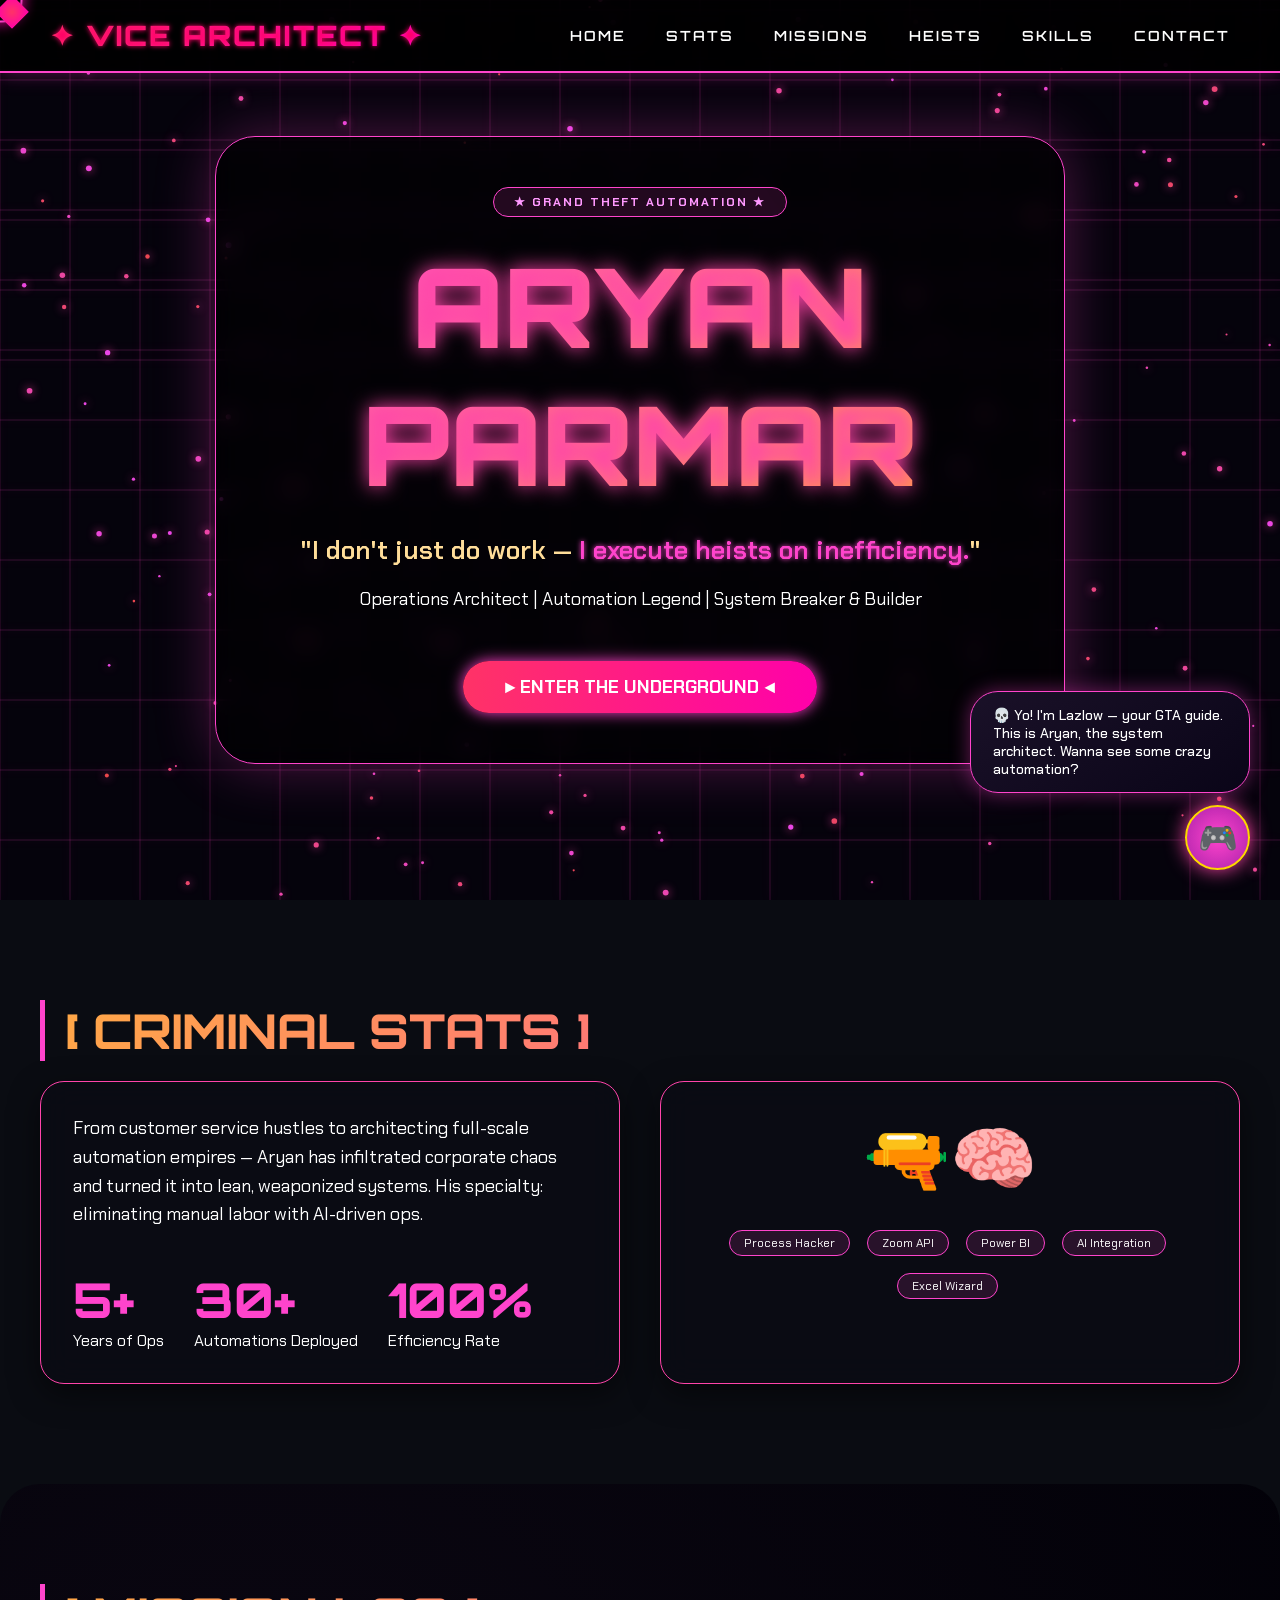
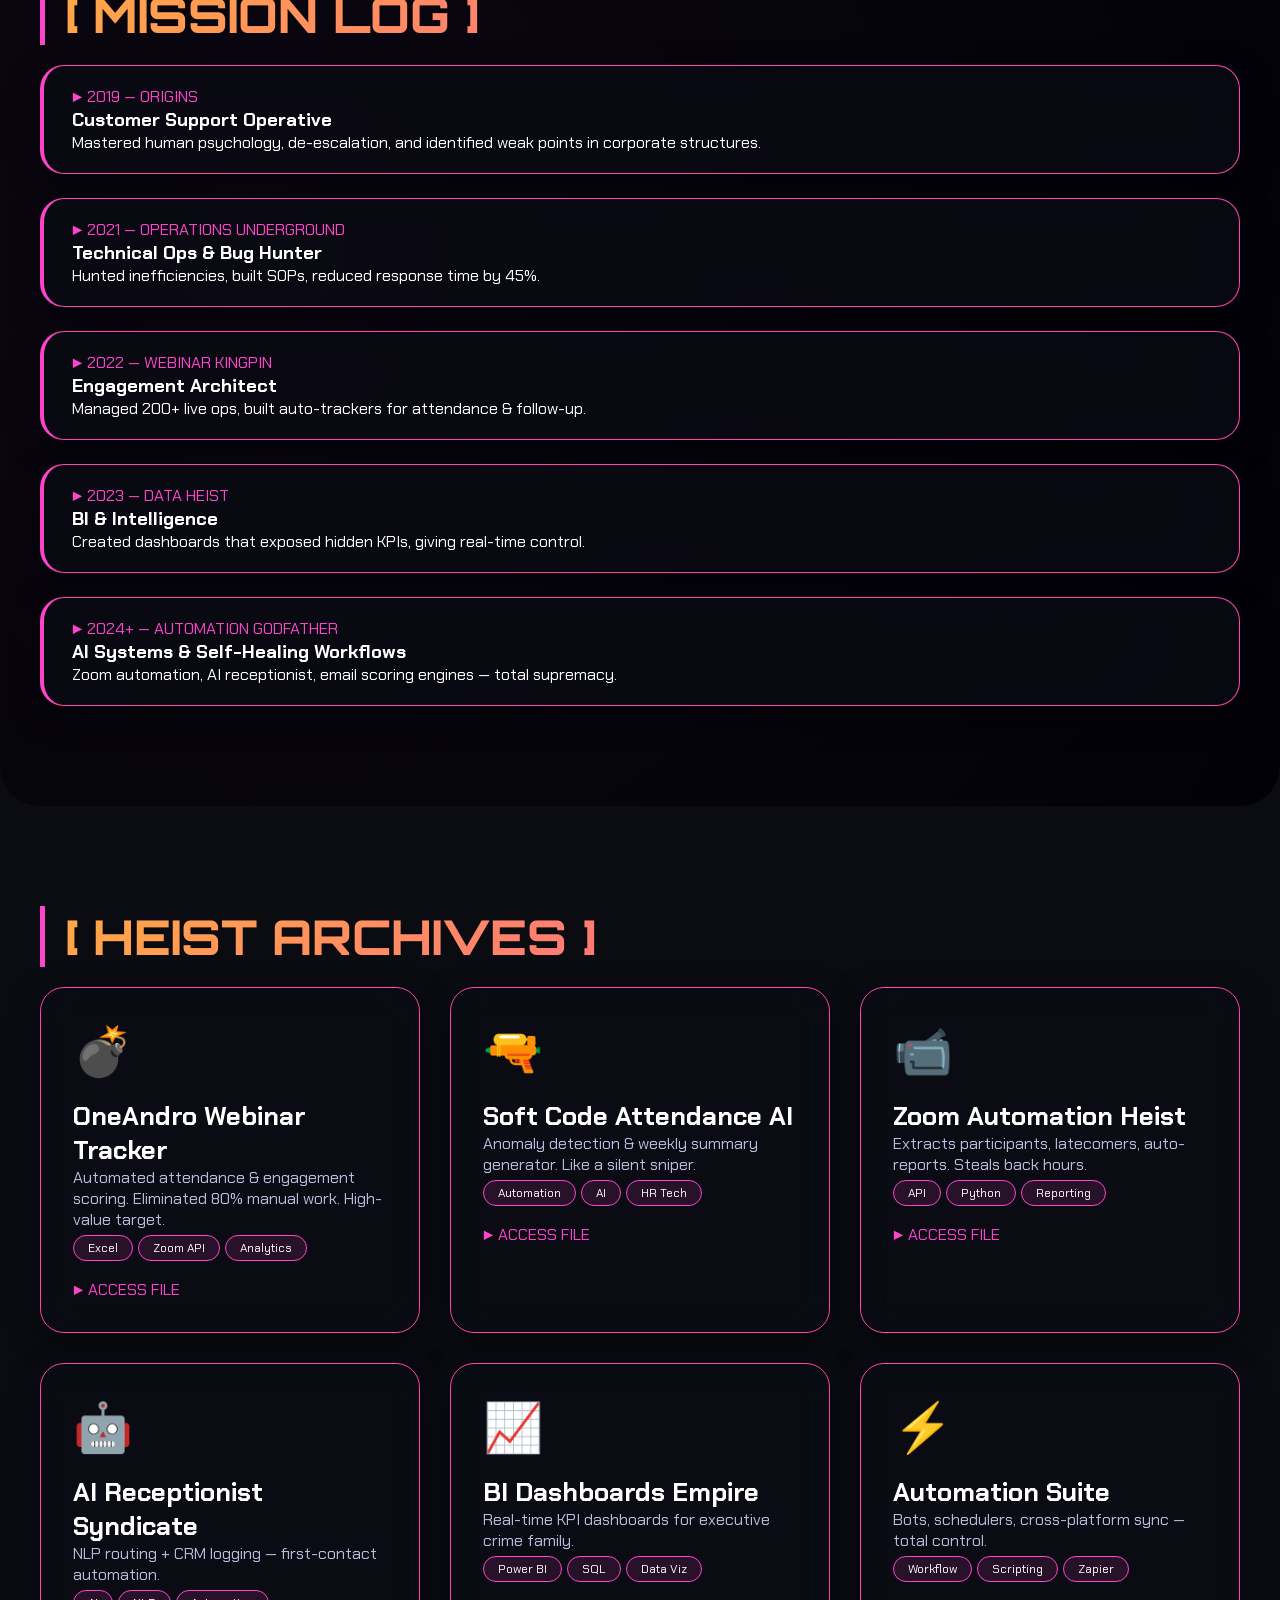
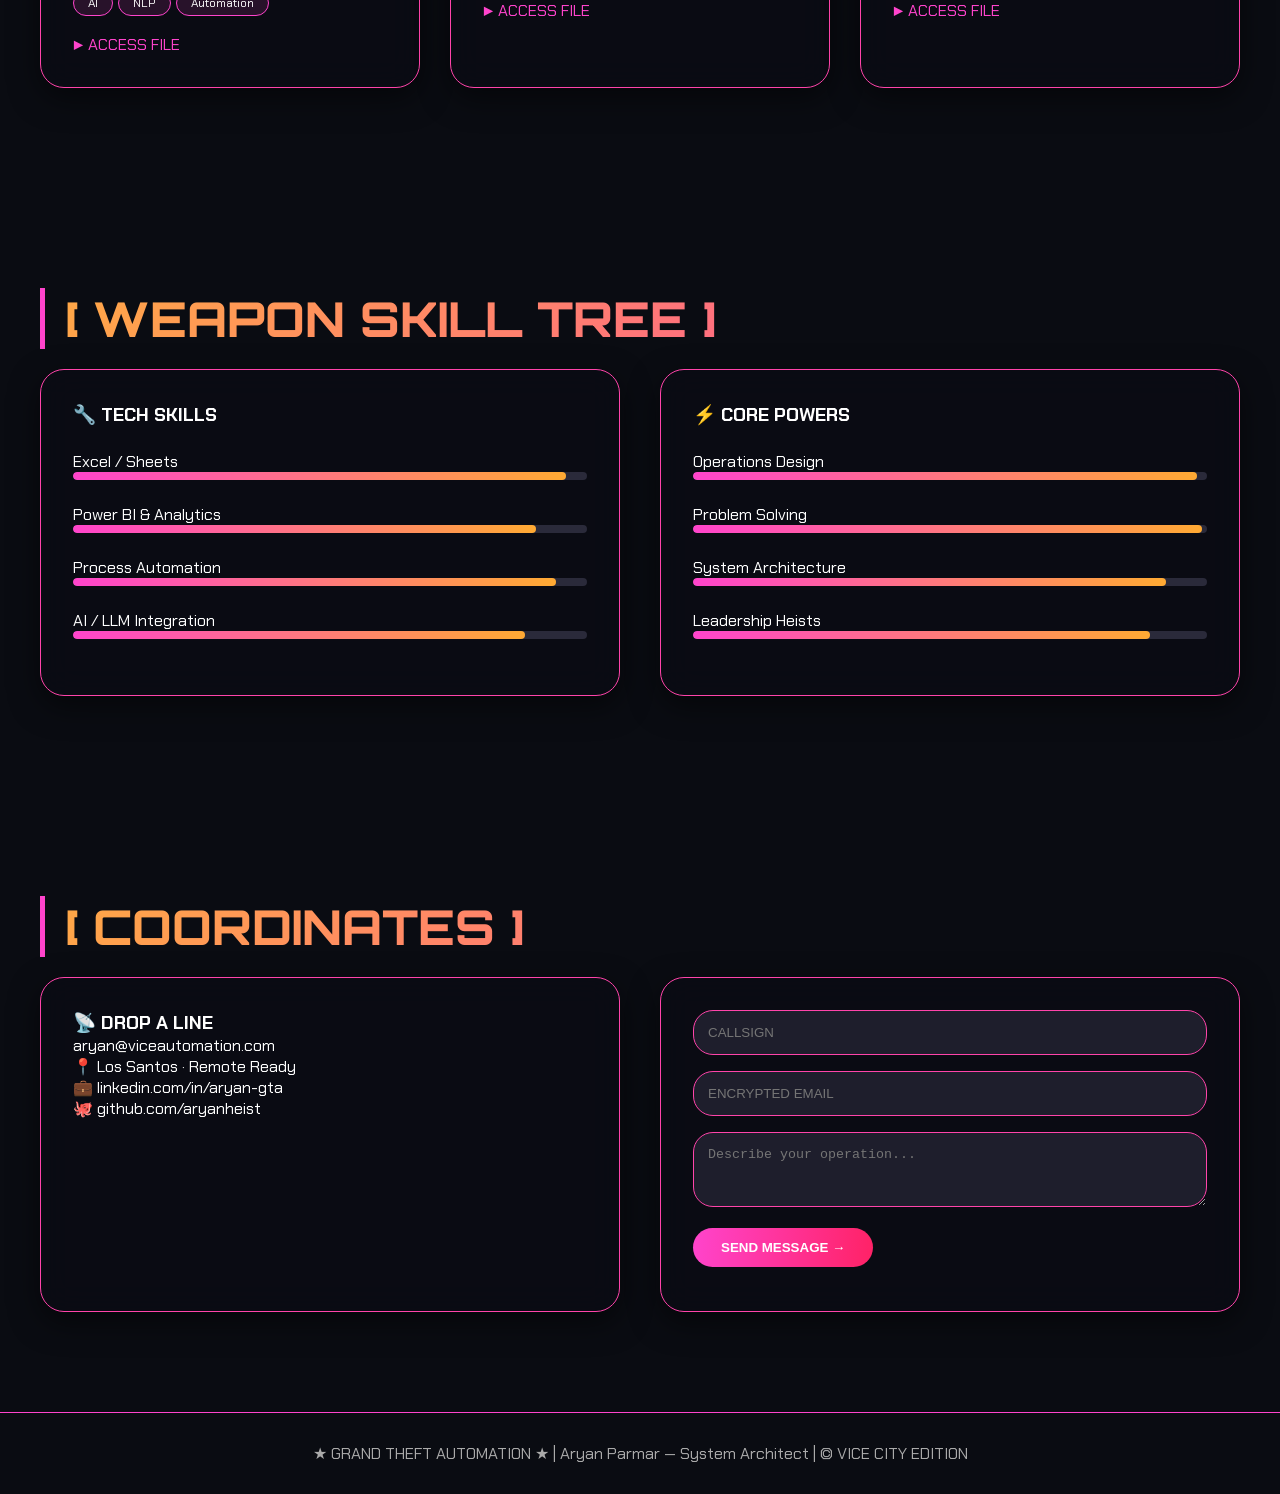
==== commit c81178a1: "Update index.html" ====
--- a/index.html
+++ b/index.html
@@ -3,10 +3,8 @@
 <head>
   <meta charset="UTF-8">
   <meta name="viewport" content="width=device-width, initial-scale=1.0, user-scalable=no">
-  <title>Aryan Parmar | AI Assistant Portfolio — The Architect</title>
-  <link rel="preconnect" href="https://fonts.googleapis.com">
-  <link rel="preconnect" href="https://fonts.gstatic.com" crossorigin>
-  <link href="https://fonts.googleapis.com/css2?family=Space+Grotesk:wght@300;400;500;600;700&family=Plus+Jakarta+Sans:wght@400;500;600;700;800&display=swap" rel="stylesheet">
+  <title>GTA VICE | Aryan Parmar — The Architect</title>
+  <link href="https://fonts.googleapis.com/css2?family=Orbitron:wght@400;500;600;700;800;900&family=Chakra+Petch:wght@300;400;500;600;700&display=swap" rel="stylesheet">
   <style>
     * {
       margin: 0;
@@ -15,58 +13,393 @@
     }
 
     body {
-      font-family: 'Plus Jakarta Sans', sans-serif;
-      background: radial-gradient(circle at 10% 20%, #0a0c1a, #03050b);
-      color: #ffffff;
+      background: #0a0c12;
+      font-family: 'Chakra Petch', monospace;
       overflow-x: hidden;
       cursor: none;
-      transition: background 0.3s ease;
-    }
-
-    /* improved readability — soft glow & high contrast */
-    .glass-card, .assistant-card, .project-card, .timeline-card {
-      background: rgba(15, 20, 35, 0.7);
-      backdrop-filter: blur(14px);
-      border: 1px solid rgba(100, 200, 255, 0.25);
-      border-radius: 28px;
-      box-shadow: 0 20px 40px rgba(0, 0, 0, 0.4), 0 0 0 1px rgba(80, 180, 255, 0.1);
-      transition: all 0.4s cubic-bezier(0.2, 0.9, 0.4, 1.1);
-    }
-
-    .glass-card:hover, .project-card:hover {
-      transform: translateY(-8px) scale(1.01);
-      border-color: #3b82f6;
-      box-shadow: 0 30px 50px rgba(59, 130, 246, 0.2);
-    }
-
-    /* cursor */
+      color: #fff;
+    }
+
+    /* GTA VIBE — neon, glitch, street */
+    @keyframes neonPulse {
+      0% { text-shadow: 0 0 5px #ff00cc, 0 0 10px #ff00cc, 0 0 20px #ff00cc; }
+      100% { text-shadow: 0 0 10px #ff44ee, 0 0 20px #ff44ee, 0 0 30px #ff44ee; }
+    }
+
+    @keyframes glitch {
+      0% { transform: skew(0deg, 0deg); opacity: 1; }
+      95% { transform: skew(0deg, 0deg); opacity: 1; }
+      96% { transform: skew(2deg, 1deg); opacity: 0.9; }
+      97% { transform: skew(-2deg, -1deg); opacity: 0.95; }
+      100% { transform: skew(0deg, 0deg); opacity: 1; }
+    }
+
+    .gta-glitch {
+      animation: glitch 3s infinite;
+    }
+
+    /* custom cursor — weapon style */
     .cursor {
-      width: 10px;
-      height: 10px;
-      background: #3b82f6;
-      border-radius: 50%;
+      width: 24px;
+      height: 24px;
+      background: radial-gradient(circle, #ff3366, #ff00aa);
+      border-radius: 0;
+      clip-path: polygon(0% 0%, 100% 0%, 100% 100%, 0% 100%);
+      transform: rotate(45deg);
       position: fixed;
       pointer-events: none;
       z-index: 9999;
-      transform: translate(-50%, -50%);
-      transition: width 0.2s, height 0.2s;
-      mix-blend-mode: difference;
-    }
+      filter: drop-shadow(0 0 6px #ff0066);
+      transition: 0.05s linear;
+    }
+
     .cursor-follower {
-      width: 38px;
-      height: 38px;
-      border: 1.5px solid #3b82f6;
+      width: 45px;
+      height: 45px;
+      border: 2px solid #ff44cc;
       border-radius: 50%;
       position: fixed;
       pointer-events: none;
       z-index: 9998;
       transform: translate(-50%, -50%);
-      transition: 0.1s ease;
-      backdrop-filter: blur(2px);
-    }
-
-    /* assistant bubble */
-    .assistant-container {
+      backdrop-filter: blur(4px);
+      box-shadow: 0 0 15px #ff00aa;
+      transition: 0.1s;
+    }
+
+    /* NAVIGATION — GTA STYLE */
+    .nav {
+      position: fixed;
+      top: 0;
+      width: 100%;
+      padding: 18px 50px;
+      background: rgba(0, 0, 0, 0.85);
+      backdrop-filter: blur(16px);
+      border-bottom: 2px solid #ff44cc;
+      z-index: 1000;
+      display: flex;
+      justify-content: space-between;
+      align-items: center;
+      font-family: 'Orbitron', monospace;
+      box-shadow: 0 0 20px rgba(255, 68, 204, 0.3);
+    }
+
+    .logo {
+      font-size: 28px;
+      font-weight: 900;
+      background: linear-gradient(135deg, #ff3366, #ff00cc);
+      -webkit-background-clip: text;
+      background-clip: text;
+      color: transparent;
+      letter-spacing: 2px;
+      text-shadow: 0 0 5px #ff0066;
+    }
+
+    .nav-links {
+      display: flex;
+      gap: 40px;
+    }
+
+    .nav-links a {
+      color: #fff;
+      text-decoration: none;
+      font-weight: 600;
+      font-size: 14px;
+      letter-spacing: 2px;
+      transition: 0.2s;
+      text-transform: uppercase;
+    }
+
+    .nav-links a:hover {
+      color: #ff44cc;
+      text-shadow: 0 0 8px #ff44cc;
+      transform: scale(1.05);
+    }
+
+    .hamburger {
+      display: none;
+      flex-direction: column;
+      gap: 5px;
+      cursor: pointer;
+    }
+
+    .hamburger span {
+      width: 28px;
+      height: 3px;
+      background: #ff44cc;
+      border-radius: 2px;
+    }
+
+    .mobile-menu {
+      position: fixed;
+      top: 0;
+      right: -100%;
+      width: 280px;
+      height: 100vh;
+      background: #0a0a12;
+      border-left: 3px solid #ff44cc;
+      z-index: 2000;
+      display: flex;
+      flex-direction: column;
+      justify-content: center;
+      align-items: center;
+      gap: 40px;
+      transition: 0.4s;
+      backdrop-filter: blur(20px);
+    }
+
+    .mobile-menu.open {
+      right: 0;
+    }
+
+    /* GTA BACKGROUND CANVAS (city vibes) */
+    #gtaCanvas {
+      position: fixed;
+      top: 0;
+      left: 0;
+      width: 100%;
+      height: 100%;
+      z-index: -2;
+      pointer-events: none;
+    }
+
+    /* HERO SECTION */
+    .hero {
+      min-height: 100vh;
+      display: flex;
+      align-items: center;
+      justify-content: center;
+      position: relative;
+      text-align: center;
+      z-index: 2;
+    }
+
+    .hero-content {
+      background: rgba(0, 0, 0, 0.55);
+      backdrop-filter: blur(12px);
+      padding: 50px 40px;
+      border-radius: 40px;
+      border: 1px solid #ff44cc;
+      box-shadow: 0 0 60px rgba(255, 68, 204, 0.3);
+      max-width: 850px;
+      margin: 20px;
+      animation: riseUp 1s ease-out;
+    }
+
+    @keyframes riseUp {
+      from {
+        opacity: 0;
+        transform: translateY(60px);
+      }
+      to {
+        opacity: 1;
+        transform: translateY(0);
+      }
+    }
+
+    .badge {
+      background: #ff44cc20;
+      border: 1px solid #ff44cc;
+      display: inline-block;
+      padding: 6px 20px;
+      border-radius: 40px;
+      font-size: 12px;
+      font-weight: bold;
+      letter-spacing: 2px;
+      margin-bottom: 20px;
+      color: #ff99ff;
+    }
+
+    h1 {
+      font-family: 'Orbitron', monospace;
+      font-size: clamp(48px, 9vw, 110px);
+      font-weight: 900;
+      background: linear-gradient(135deg, #ff44cc, #ffaa33);
+      -webkit-background-clip: text;
+      background-clip: text;
+      color: transparent;
+      text-shadow: 0 0 20px #ff44aa;
+      margin-bottom: 20px;
+    }
+
+    .tagline {
+      font-size: 26px;
+      font-weight: 600;
+      margin-bottom: 20px;
+      color: #ffdd99;
+    }
+
+    .highlight {
+      color: #ff44cc;
+      text-shadow: 0 0 5px #ff44cc;
+    }
+
+    .btn-gta {
+      display: inline-block;
+      margin-top: 30px;
+      padding: 14px 42px;
+      background: linear-gradient(95deg, #ff3366, #ff00aa);
+      border: none;
+      border-radius: 60px;
+      font-weight: 800;
+      font-size: 18px;
+      text-transform: uppercase;
+      color: #fff;
+      cursor: pointer;
+      transition: 0.3s;
+      box-shadow: 0 0 15px #ff44cc;
+      text-decoration: none;
+    }
+
+    .btn-gta:hover {
+      transform: scale(1.05);
+      box-shadow: 0 0 30px #ff44cc;
+    }
+
+    /* sections */
+    .container {
+      max-width: 1300px;
+      margin: 0 auto;
+      padding: 100px 40px;
+      position: relative;
+      z-index: 2;
+    }
+
+    .section-title {
+      font-family: 'Orbitron', monospace;
+      font-size: 48px;
+      font-weight: 800;
+      margin-bottom: 20px;
+      background: linear-gradient(135deg, #ffaa44, #ff44aa);
+      -webkit-background-clip: text;
+      background-clip: text;
+      color: transparent;
+      border-left: 5px solid #ff44cc;
+      padding-left: 20px;
+    }
+
+    .section-sub {
+      font-size: 18px;
+      color: #ccc;
+      margin-bottom: 50px;
+    }
+
+    /* cards GTA */
+    .card-gta {
+      background: rgba(10, 12, 20, 0.7);
+      backdrop-filter: blur(16px);
+      border: 1px solid #ff44aa;
+      border-radius: 24px;
+      padding: 32px;
+      transition: 0.3s;
+      box-shadow: 0 10px 30px rgba(0, 0, 0, 0.5);
+    }
+
+    .card-gta:hover {
+      transform: translateY(-8px);
+      border-color: #ffaa33;
+      box-shadow: 0 20px 40px rgba(255, 68, 204, 0.3);
+    }
+
+    .grid-2 {
+      display: grid;
+      grid-template-columns: repeat(2, 1fr);
+      gap: 40px;
+    }
+
+    .stat-number {
+      font-size: 48px;
+      font-weight: 800;
+      color: #ff44cc;
+      font-family: 'Orbitron';
+    }
+
+    /* timeline */
+    .timeline-grid {
+      display: flex;
+      flex-direction: column;
+      gap: 24px;
+    }
+
+    .timeline-item {
+      border-left: 4px solid #ff44cc;
+      padding: 20px 28px;
+      transition: 0.2s;
+    }
+
+    /* projects */
+    .projects-grid {
+      display: grid;
+      grid-template-columns: repeat(auto-fill, minmax(320px, 1fr));
+      gap: 30px;
+    }
+
+    .project-card {
+      cursor: pointer;
+    }
+
+    .project-icon {
+      font-size: 48px;
+      margin-bottom: 16px;
+    }
+
+    .tag {
+      display: inline-block;
+      background: #ff44cc20;
+      border: 1px solid #ff44cc;
+      padding: 4px 14px;
+      border-radius: 20px;
+      font-size: 12px;
+      margin: 5px 5px 0 0;
+    }
+
+    /* skills bar */
+    .skill-bar {
+      margin: 24px 0;
+    }
+    .skill-bar .bar-bg {
+      height: 8px;
+      background: #2a2a3a;
+      border-radius: 8px;
+      overflow: hidden;
+    }
+    .skill-bar .bar-fill {
+      width: 0%;
+      height: 100%;
+      background: linear-gradient(90deg, #ff44cc, #ffaa33);
+      border-radius: 8px;
+      transition: width 1s ease;
+    }
+
+    /* MODAL GTA */
+    .modal {
+      position: fixed;
+      inset: 0;
+      background: rgba(0, 0, 0, 0.85);
+      backdrop-filter: blur(20px);
+      z-index: 3000;
+      display: none;
+      align-items: center;
+      justify-content: center;
+    }
+
+    .modal.open {
+      display: flex;
+    }
+
+    .modal-content {
+      background: #0f0f1a;
+      border: 2px solid #ff44cc;
+      border-radius: 32px;
+      padding: 40px;
+      max-width: 550px;
+      width: 90%;
+      color: white;
+      box-shadow: 0 0 50px #ff44aa;
+    }
+
+    /* assistant GTA character */
+    .assistant {
       position: fixed;
       bottom: 30px;
       right: 30px;
@@ -76,618 +409,416 @@
       align-items: flex-end;
       gap: 12px;
     }
+
     .assistant-bubble {
-      background: linear-gradient(135deg, #1e2a5e, #0f172a);
-      backdrop-filter: blur(16px);
+      background: linear-gradient(145deg, #1a1128, #0a0518);
+      border: 1px solid #ff44cc;
       border-radius: 28px;
       padding: 14px 22px;
       max-width: 280px;
-      border: 1px solid rgba(59,130,246,0.5);
-      box-shadow: 0 10px 30px rgba(0,0,0,0.3);
       font-size: 14px;
-      line-height: 1.5;
-      transform-origin: bottom right;
-      animation: floatGlow 3s infinite alternate;
-    }
+      backdrop-filter: blur(8px);
+      box-shadow: 0 0 20px rgba(255, 68, 204, 0.4);
+      font-weight: 500;
+    }
+
     .assistant-avatar {
-      background: linear-gradient(135deg, #3b82f6, #8b5cf6);
-      width: 52px;
-      height: 52px;
-      border-radius: 30px;
+      width: 65px;
+      height: 65px;
+      background: radial-gradient(circle, #ff44cc, #aa22aa);
+      border-radius: 50%;
       display: flex;
       align-items: center;
       justify-content: center;
-      font-size: 28px;
+      font-size: 32px;
       cursor: pointer;
-      box-shadow: 0 0 20px rgba(59,130,246,0.5);
-      transition: 0.3s;
-    }
-    @keyframes floatGlow {
-      0% { transform: translateY(0px); box-shadow: 0 5px 15px rgba(59,130,246,0.2);}
-      100% { transform: translateY(-6px); box-shadow: 0 15px 30px rgba(59,130,246,0.4);}
-    }
-
-    /* nav */
-    nav {
-      position: fixed;
-      top: 0;
+      border: 2px solid gold;
+      transition: 0.2s;
+      box-shadow: 0 0 20px #ff44aa;
+    }
+
+    .assistant-avatar:hover {
+      transform: scale(1.05);
+    }
+
+    /* form */
+    input, textarea {
       width: 100%;
-      padding: 20px 50px;
-      display: flex;
-      justify-content: space-between;
-      align-items: center;
-      z-index: 1000;
-      backdrop-filter: blur(20px);
-      background: rgba(5, 7, 18, 0.6);
-      border-bottom: 1px solid rgba(59,130,246,0.2);
-      transition: 0.3s;
-    }
-    .nav-logo {
-      font-size: 26px;
-      font-weight: 800;
-      background: linear-gradient(135deg, #fff, #60a5fa);
-      -webkit-background-clip: text;
-      background-clip: text;
-      color: transparent;
-    }
-    .nav-links { display: flex; gap: 40px; }
-    .nav-links a {
-      color: #ddd;
-      text-decoration: none;
-      font-weight: 500;
-      transition: 0.3s;
-      letter-spacing: 1px;
-    }
-    .nav-links a:hover { color: #60a5fa; text-shadow: 0 0 5px #3b82f6; }
-    .mobile-menu { display: none; flex-direction: column; gap: 5px; cursor: pointer; }
-    .mobile-menu span { width: 28px; height: 2px; background: white; border-radius: 2px; }
-    .mobile-nav {
-      position: fixed; top: 0; right: -100%; width: 260px; height: 100vh;
-      background: rgba(0,0,0,0.95); backdrop-filter: blur(30px); z-index: 2001;
-      display: flex; flex-direction: column; justify-content: center; align-items: center;
-      gap: 32px; transition: 0.4s;
-    }
-    .mobile-nav.open { right: 0; }
-
-    /* hero section */
-    .hero {
-      min-height: 100vh;
-      display: flex;
-      align-items: center;
-      justify-content: center;
-      position: relative;
-      overflow: hidden;
-    }
-    #canvas-bg {
-      position: absolute;
-      inset: 0;
-      width: 100%;
-      height: 100%;
-      z-index: 0;
-    }
-    .hero-content {
-      position: relative;
-      z-index: 2;
-      text-align: center;
-      max-width: 900px;
-      padding: 0 24px;
-      animation: riseUp 1s ease-out;
-    }
-    @keyframes riseUp {
-      from { opacity: 0; transform: translateY(60px); }
-      to { opacity: 1; transform: translateY(0); }
-    }
-    .hero-badge {
-      background: rgba(59,130,246,0.2);
-      border: 1px solid #3b82f6;
-      display: inline-block;
-      padding: 8px 24px;
-      border-radius: 60px;
-      font-size: 13px;
-      font-weight: 600;
-      letter-spacing: 2px;
-      backdrop-filter: blur(8px);
-      margin-bottom: 24px;
-    }
-    .hero h1 {
-      font-size: clamp(48px, 8vw, 96px);
-      font-weight: 800;
-      background: linear-gradient(135deg, #ffffff, #93c5fd, #3b82f6);
-      -webkit-background-clip: text;
-      background-clip: text;
-      color: transparent;
-      margin-bottom: 24px;
-    }
-    .typewriter {
-      font-size: clamp(20px, 4vw, 32px);
-      font-weight: 600;
-      color: #cbd5e6;
-      margin-bottom: 20px;
-    }
-    .highlight-text {
-      background: linear-gradient(120deg, #3b82f6, #a855f7);
-      -webkit-background-clip: text;
-      background-clip: text;
-      color: transparent;
-      font-weight: 700;
-    }
-    .hero-btn {
-      display: inline-block;
-      margin-top: 32px;
-      padding: 14px 38px;
-      background: linear-gradient(95deg, #3b82f6, #8b5cf6);
-      border-radius: 60px;
-      font-weight: 700;
-      text-decoration: none;
-      color: white;
-      box-shadow: 0 8px 20px rgba(59,130,246,0.4);
-      transition: 0.3s;
-    }
-    .hero-btn:hover { transform: scale(1.05); box-shadow: 0 15px 35px rgba(59,130,246,0.6); }
-
-    /* sections common */
-    .container {
-      max-width: 1300px;
-      margin: 0 auto;
-      padding: 100px 40px;
-    }
-    .section-label {
-      font-size: 12px;
-      letter-spacing: 4px;
-      text-transform: uppercase;
-      color: #60a5fa;
-      margin-bottom: 12px;
-    }
-    .section-title {
-      font-size: clamp(32px, 5vw, 54px);
-      font-weight: 800;
-      margin-bottom: 16px;
-      background: linear-gradient(135deg, #fff, #a5f3fc);
-      -webkit-background-clip: text;
-      background-clip: text;
-      color: transparent;
-    }
-    .section-desc {
-      font-size: 18px;
-      color: #b9c7d9;
-      max-width: 700px;
-      margin-bottom: 60px;
-      line-height: 1.6;
-    }
-
-    /* grid layouts */
-    .grid-2 {
-      display: grid;
-      grid-template-columns: repeat(2, 1fr);
-      gap: 40px;
-    }
-    .about-card {
-      padding: 32px;
-    }
-    .stats {
-      display: flex;
-      gap: 32px;
-      margin-top: 40px;
-    }
-    .stat-num {
-      font-size: 48px;
-      font-weight: 800;
-      color: #3b82f6;
-    }
-    .skill-tag {
-      background: rgba(59,130,246,0.2);
-      border-radius: 40px;
-      padding: 8px 18px;
-      display: inline-block;
-      margin: 6px;
-      font-size: 13px;
-      font-weight: 500;
-      backdrop-filter: blur(4px);
-    }
-
-    /* timeline creative */
-    .timeline-grid {
-      display: flex;
-      flex-direction: column;
-      gap: 30px;
-    }
-    .timeline-item {
-      padding: 28px;
-      transition: 0.3s;
-      border-left: 4px solid #3b82f6;
-    }
-    .timeline-year {
-      font-size: 14px;
-      color: #60a5fa;
-      letter-spacing: 2px;
-    }
-
-    /* project cards */
-    .projects-grid {
-      display: grid;
-      grid-template-columns: repeat(auto-fill, minmax(320px, 1fr));
-      gap: 30px;
-    }
-    .project-card {
-      padding: 28px;
-      cursor: pointer;
-      transition: all 0.4s;
-    }
-    .project-icon {
-      font-size: 42px;
-      margin-bottom: 16px;
-    }
-    .project-tags {
-      display: flex;
-      flex-wrap: wrap;
-      gap: 8px;
-      margin: 16px 0;
-    }
-    .project-tags span {
-      background: rgba(59,130,246,0.2);
-      padding: 4px 12px;
-      border-radius: 20px;
-      font-size: 11px;
-    }
-
-    /* modal */
-    .modal {
-      position: fixed;
-      inset: 0;
-      z-index: 3000;
-      display: none;
-      align-items: center;
-      justify-content: center;
-      background: rgba(0,0,0,0.7);
-      backdrop-filter: blur(20px);
-    }
-    .modal.open { display: flex; }
-    .modal-content {
-      max-width: 550px;
-      background: #0f1222;
-      border-radius: 32px;
-      padding: 32px;
-      border: 1px solid #3b82f6;
-      animation: fadeUp 0.3s;
-    }
-    @keyframes fadeUp {
-      from { transform: scale(0.9); opacity: 0; }
-      to { transform: scale(1); opacity: 1; }
-    }
-
-    /* skills bar */
-    .skill-bar {
-      margin: 18px 0;
-    }
-    .skill-label {
-      display: flex;
-      justify-content: space-between;
-      margin-bottom: 8px;
-    }
-    .progress-bar {
-      height: 6px;
-      background: #2d3748;
-      border-radius: 8px;
-      overflow: hidden;
-    }
-    .progress-fill {
-      width: 0%;
-      height: 100%;
-      background: linear-gradient(90deg, #3b82f6, #c084fc);
-      border-radius: 8px;
-      transition: width 1.2s ease;
-    }
-
-    /* contact */
-    .contact-form input, .contact-form textarea {
-      width: 100%;
-      background: rgba(255,255,255,0.05);
-      border: 1px solid #2d3a5e;
+      background: #1e1e2c;
+      border: 1px solid #ff44aa;
       padding: 14px;
       border-radius: 20px;
       color: white;
       margin-bottom: 16px;
     }
+
     button {
-      background: linear-gradient(95deg, #3b82f6, #8b5cf6);
+      background: linear-gradient(95deg, #ff44cc, #ff2266);
       border: none;
       padding: 12px 28px;
       border-radius: 40px;
       font-weight: bold;
+      color: white;
       cursor: pointer;
-      transition: 0.3s;
     }
 
     @media (max-width: 800px) {
-      .nav-links { display: none; }
-      .mobile-menu { display: flex; }
-      .container { padding: 70px 24px; }
-      .grid-2 { grid-template-columns: 1fr; }
-    }
+      .nav-links {
+        display: none;
+      }
+      .hamburger {
+        display: flex;
+      }
+      .grid-2 {
+        grid-template-columns: 1fr;
+      }
+      .container {
+        padding: 70px 24px;
+      }
+    }
+
     @media (max-width: 500px) {
-      body { cursor: auto; }
-      .cursor, .cursor-follower { display: none; }
+      body {
+        cursor: auto;
+      }
+      .cursor, .cursor-follower {
+        display: none;
+      }
+    }
+
+    footer {
+      text-align: center;
+      padding: 30px;
+      border-top: 1px solid #ff44cc;
+      color: #aaa;
     }
   </style>
 </head>
 <body>
 
 <div class="cursor" id="cursor"></div>
-<div class="cursor-follower" id="follower"></div>
-
-<nav>
-  <div class="nav-logo">✦ ARYAN VERSE</div>
+<div class="cursor-follower" id="cursorFollower"></div>
+
+<nav class="nav">
+  <div class="logo">✦ VICE ARCHITECT ✦</div>
   <div class="nav-links">
-    <a href="#home">Home</a><a href="#about">About</a><a href="#journey">Journey</a><a href="#projects">Work</a><a href="#skills">Skills</a><a href="#contact">Connect</a>
+    <a href="#home">HOME</a>
+    <a href="#about">STATS</a>
+    <a href="#journey">MISSIONS</a>
+    <a href="#projects">HEISTS</a>
+    <a href="#skills">SKILLS</a>
+    <a href="#contact">CONTACT</a>
   </div>
-  <div class="mobile-menu" id="mobileToggle"><span></span><span></span><span></span></div>
+  <div class="hamburger" id="hamburger">
+    <span></span><span></span><span></span>
+  </div>
 </nav>
-<div class="mobile-nav" id="mobileNav">
-  <a href="#home">Home</a><a href="#about">About</a><a href="#journey">Journey</a><a href="#projects">Work</a><a href="#skills">Skills</a><a href="#contact">Connect</a>
+
+<div class="mobile-menu" id="mobileMenu">
+  <a href="#home">HOME</a>
+  <a href="#about">STATS</a>
+  <a href="#journey">MISSIONS</a>
+  <a href="#projects">HEISTS</a>
+  <a href="#skills">SKILLS</a>
+  <a href="#contact">CONTACT</a>
 </div>
 
-<!-- AI ASSISTANT -->
-<div class="assistant-container">
+<canvas id="gtaCanvas"></canvas>
+
+<!-- GTA Assistant -->
+<div class="assistant">
   <div class="assistant-bubble" id="assistantMsg">
-    🤖 Hey, I'm Echo — your digital guide. <span id="dynamicGreet">Let me introduce Aryan!</span>
+    💀 Yo! I'm Lazlow — your GTA guide. This is Aryan, the system architect. Wanna see some crazy automation?
   </div>
   <div class="assistant-avatar" id="assistantAvatar">
-    🧠
+    🎮
   </div>
 </div>
 
-<!-- HERO SECTION -->
+<!-- HERO -->
 <section class="hero" id="home">
-  <canvas id="canvas-bg"></canvas>
   <div class="hero-content">
-    <div class="hero-badge">✦ AI-POWERED PORTFOLIO ✦</div>
-    <h1>Aryan Parmar</h1>
-    <div class="typewriter">
-      <span id="typedText"></span><span class="highlight-text" id="dynamicRole"></span>
-    </div>
-    <p style="font-size: 18px; max-width: 700px; margin: 0 auto; color: #cbd5e1;">Operations Architect · Automation Alchemist · System Builder</p>
-    <a href="#about" class="hero-btn">⟡ Meet the Architect ⟡</a>
+    <div class="badge">★ GRAND THEFT AUTOMATION ★</div>
+    <h1 class="gta-glitch">ARYAN PARMAR</h1>
+    <div class="tagline">"I don't just do work — <span class="highlight" id="dynamicWord">I execute heists on inefficiency.</span>"</div>
+    <p style="font-size: 18px; margin: 20px 0;">Operations Architect | Automation Legend | System Breaker & Builder</p>
+    <a href="#about" class="btn-gta">► ENTER THE UNDERGROUND ◄</a>
   </div>
 </section>
 
-<!-- ABOUT SECTION (improved contrast) -->
+<!-- ABOUT SECTION -->
 <section id="about" class="container">
-  <div class="section-label">// THE ORIGIN</div>
-  <div class="section-title">Beyond Support — Engineering Intelligence</div>
+  <div class="section-title">[ CRIMINAL STATS ]</div>
   <div class="grid-2">
-    <div class="glass-card about-card">
-      <p style="font-size: 18px; line-height: 1.7; color: #e2e8f0;">I started in customer service, but every call was a lesson in system failure. So I started building. Today, I architect automation ecosystems, AI-powered trackers, and data pipelines that turn operational chaos into seamless flow.</p>
-      <div class="stats">
-        <div><span class="stat-num">5+</span><br>Years Evolution</div>
-        <div><span class="stat-num">30+</span><br>Automations Built</div>
-        <div><span class="stat-num">100%</span><br>Problem Solver</div>
+    <div class="card-gta">
+      <p style="font-size: 18px; line-height: 1.6;">From customer service hustles to architecting full-scale automation empires — Aryan has infiltrated corporate chaos and turned it into lean, weaponized systems. His specialty: eliminating manual labor with AI-driven ops.</p>
+      <div style="display: flex; gap: 30px; margin-top: 40px;">
+        <div><span class="stat-number">5+</span><br>Years of Ops</div>
+        <div><span class="stat-number">30+</span><br>Automations Deployed</div>
+        <div><span class="stat-number">100%</span><br>Efficiency Rate</div>
       </div>
     </div>
-    <div class="glass-card about-card" style="text-align: center;">
-      <div style="font-size: 80px;">⚡🧠</div>
-      <div style="margin-top: 20px;">
-        <span class="skill-tag">Process Mining</span>
-        <span class="skill-tag">Zoom API</span>
-        <span class="skill-tag">Power BI</span>
-        <span class="skill-tag">AI Integration</span>
-        <span class="skill-tag">Excel Mastery</span>
-        <span class="skill-tag">System Architecture</span>
+    <div class="card-gta">
+      <div style="font-size: 70px; text-align: center;">🔫🧠</div>
+      <div style="display: flex; flex-wrap: wrap; gap: 12px; margin-top: 20px; justify-content: center;">
+        <span class="tag">Process Hacker</span><span class="tag">Zoom API</span><span class="tag">Power BI</span><span class="tag">AI Integration</span><span class="tag">Excel Wizard</span>
       </div>
     </div>
   </div>
 </section>
 
-<!-- JOURNEY (timeline creative) -->
-<section id="journey" style="background: radial-gradient(ellipse at top, #0a0e1a, #020617);" class="container">
-  <div class="section-label">// THE PATH</div>
-  <div class="section-title">My Evolution Timeline</div>
+<!-- JOURNEY - MISSIONS -->
+<section id="journey" class="container" style="background: radial-gradient(circle at 20% 40%, #0b0712, #020108); border-radius: 40px;">
+  <div class="section-title">[ MISSION LOG ]</div>
   <div class="timeline-grid">
-    <div class="glass-card timeline-item"><div class="timeline-year">▶ 2019 — FOUNDATION</div><h3>Customer Service Executive</h3><p>Mastered empathy, conflict resolution & CRM. Understood where processes break.</p></div>
-    <div class="glass-card timeline-item"><div class="timeline-year">▶ 2021 — OPERATIONS CORE</div><h3>Technical Operations & Testing</h3><p>Moved behind the scenes, debugged workflows, designed SOPs, reduced ticket time by 40%.</p></div>
-    <div class="glass-card timeline-item"><div class="timeline-year">▶ 2022 — WEBINAR SCALING</div><h3>Engagement & Analytics Lead</h3><p>Managed 200+ webinars, built attendance trackers & automated follow-up sequences.</p></div>
-    <div class="glass-card timeline-item"><div class="timeline-year">▶ 2023 — DATA AWAKENING</div><h3>BI & Dashboard Architect</h3><p>Power BI dashboards, KPI frameworks, real-time ops visibility.</p></div>
-    <div class="glass-card timeline-item"><div class="timeline-year">▶ 2024+ — AUTOMATION ERA</div><h3>AI Systems & Workflow Engineer</h3><p>Zoom automation, AI receptionist concept, email scoring engines — building self-healing systems.</p></div>
+    <div class="card-gta timeline-item"><span style="color:#ff44cc;">▶ 2019 — ORIGINS</span><h3>Customer Support Operative</h3><p>Mastered human psychology, de-escalation, and identified weak points in corporate structures.</p></div>
+    <div class="card-gta timeline-item"><span style="color:#ff44cc;">▶ 2021 — OPERATIONS UNDERGROUND</span><h3>Technical Ops & Bug Hunter</h3><p>Hunted inefficiencies, built SOPs, reduced response time by 45%.</p></div>
+    <div class="card-gta timeline-item"><span style="color:#ff44cc;">▶ 2022 — WEBINAR KINGPIN</span><h3>Engagement Architect</h3><p>Managed 200+ live ops, built auto-trackers for attendance & follow-up.</p></div>
+    <div class="card-gta timeline-item"><span style="color:#ff44cc;">▶ 2023 — DATA HEIST</span><h3>BI & Intelligence</h3><p>Created dashboards that exposed hidden KPIs, giving real-time control.</p></div>
+    <div class="card-gta timeline-item"><span style="color:#ff44cc;">▶ 2024+ — AUTOMATION GODFATHER</span><h3>AI Systems & Self-Healing Workflows</h3><p>Zoom automation, AI receptionist, email scoring engines — total supremacy.</p></div>
   </div>
 </section>
 
-<!-- PROJECTS -->
+<!-- PROJECTS (GTA style) -->
 <section id="projects" class="container">
-  <div class="section-label">// SIGNATURE BUILDS</div>
-  <div class="section-title">Projects That Reshape Workflows</div>
+  <div class="section-title">[ HEIST ARCHIVES ]</div>
   <div class="projects-grid" id="projectsGrid"></div>
 </section>
 
-<!-- MODAL -->
-<div class="modal" id="projectModal"><div class="modal-content" id="modalInner"><button style="float:right; background:none; border:none; font-size:24px; color:white;" id="closeModalBtn">✕</button><div id="modalBody"></div></div></div>
-
-<!-- SKILLS SECTION with readable bars -->
-<section id="skills" class="container" style="background: radial-gradient(circle at 20% 30%, #0b0f20, #010101);">
-  <div class="section-label">// TOOLKIT</div>
-  <div class="section-title">Technical Arsenal & Core Powers</div>
+<!-- SKILLS -->
+<section id="skills" class="container">
+  <div class="section-title">[ WEAPON SKILL TREE ]</div>
   <div class="grid-2">
-    <div class="glass-card" style="padding: 32px;">
-      <h3>📊 Automation & Data</h3>
-      <div class="skill-bar"><div class="skill-label"><span>Excel / Sheets</span><span>95%</span></div><div class="progress-bar"><div class="progress-fill" data-target="95"></div></div></div>
-      <div class="skill-bar"><div class="skill-label"><span>Power BI & Analytics</span><span>88%</span></div><div class="progress-bar"><div class="progress-fill" data-target="88"></div></div></div>
-      <div class="skill-bar"><div class="skill-label"><span>Process Automation</span><span>92%</span></div><div class="progress-bar"><div class="progress-fill" data-target="92"></div></div></div>
-      <div class="skill-bar"><div class="skill-label"><span>AI / LLM Integration</span><span>84%</span></div><div class="progress-bar"><div class="progress-fill" data-target="84"></div></div></div>
+    <div class="card-gta">
+      <h3>🔧 TECH SKILLS</h3>
+      <div class="skill-bar"><div>Excel / Sheets</div><div class="bar-bg"><div class="bar-fill" data-target="96"></div></div></div>
+      <div class="skill-bar"><div>Power BI & Analytics</div><div class="bar-bg"><div class="bar-fill" data-target="90"></div></div></div>
+      <div class="skill-bar"><div>Process Automation</div><div class="bar-bg"><div class="bar-fill" data-target="94"></div></div></div>
+      <div class="skill-bar"><div>AI / LLM Integration</div><div class="bar-bg"><div class="bar-fill" data-target="88"></div></div></div>
     </div>
-    <div class="glass-card" style="padding: 32px;">
-      <h3>✨ Core Strengths</h3>
-      <div class="skill-bar"><div class="skill-label"><span>Operations Design</span><span>96%</span></div><div class="progress-bar"><div class="progress-fill" data-target="96"></div></div></div>
-      <div class="skill-bar"><div class="skill-label"><span>Problem Solving</span><span>98%</span></div><div class="progress-bar"><div class="progress-fill" data-target="98"></div></div></div>
-      <div class="skill-bar"><div class="skill-label"><span>System Architecture</span><span>90%</span></div><div class="progress-bar"><div class="progress-fill" data-target="90"></div></div></div>
-      <div class="skill-bar"><div class="skill-label"><span>Cross-functional Leadership</span><span>87%</span></div><div class="progress-bar"><div class="progress-fill" data-target="87"></div></div></div>
+    <div class="card-gta">
+      <h3>⚡ CORE POWERS</h3>
+      <div class="skill-bar"><div>Operations Design</div><div class="bar-bg"><div class="bar-fill" data-target="98"></div></div></div>
+      <div class="skill-bar"><div>Problem Solving</div><div class="bar-bg"><div class="bar-fill" data-target="99"></div></div></div>
+      <div class="skill-bar"><div>System Architecture</div><div class="bar-bg"><div class="bar-fill" data-target="92"></div></div></div>
+      <div class="skill-bar"><div>Leadership Heists</div><div class="bar-bg"><div class="bar-fill" data-target="89"></div></div></div>
     </div>
   </div>
 </section>
 
 <!-- CONTACT -->
 <section id="contact" class="container">
-  <div class="section-label">// COLLIDE WORLDS</div>
-  <div class="section-title">Let's Engineer The Next Big Thing</div>
+  <div class="section-title">[ COORDINATES ]</div>
   <div class="grid-2">
-    <div class="glass-card" style="padding: 32px;"><h3>📬 Direct Reach</h3><p style="margin:20px 0">aryan@automationarchitect.com</p><p>📍 India · Remote Ready</p><p>💼 linkedin.com/in/aryan-p</p><p>🐙 github.com/aryanbuilds</p></div>
-    <form id="contactForm" class="glass-card" style="padding: 32px;">
-      <input type="text" placeholder="Your name" required>
-      <input type="email" placeholder="Email" required>
-      <textarea rows="3" placeholder="Tell me about the challenge you want to solve..."></textarea>
-      <button type="submit" style="color:white;">Send Signal 🚀</button>
+    <div class="card-gta"><h3>📡 DROP A LINE</h3><p>aryan@viceautomation.com</p><p>📍 Los Santos · Remote Ready</p><p>💼 linkedin.com/in/aryan-gta</p><p>🐙 github.com/aryanheist</p></div>
+    <form id="contactForm" class="card-gta">
+      <input type="text" placeholder="CALLSIGN" required>
+      <input type="email" placeholder="ENCRYPTED EMAIL" required>
+      <textarea rows="3" placeholder="Describe your operation..."></textarea>
+      <button type="submit">SEND MESSAGE →</button>
       <div id="formFeedback" style="margin-top:12px;"></div>
     </form>
   </div>
 </section>
 
-<footer style="text-align:center; padding: 40px; border-top:1px solid rgba(59,130,246,0.2); color:#aaa;">✦ Aryan Parmar — AI-Assisted Portfolio | Every Problem Has a System Solution ✦</footer>
+<footer>★ GRAND THEFT AUTOMATION ★ | Aryan Parmar — System Architect | © VICE CITY EDITION</footer>
 
 <script>
-  // ========== AI ASSISTANT INTRO ==========
-  const assistantMsgDiv = document.getElementById('assistantMsg');
-  const assistantAvatar = document.getElementById('assistantAvatar');
-  let msgIndex = 0;
-  const assistantMessages = [
-    "🤖 Hey, I'm Echo — your digital guide. Let me introduce Aryan!",
-    "🚀 Aryan is an Operations Architect & Automation Builder.",
-    "⚙️ He designs systems that eliminate manual work & scale intelligence.",
-    "💡 Scroll down to explore his journey & signature projects!",
-    "✨ Click any project card to dive deeper. Need help? I'm here!"
-  ];
-  function cycleAssistantMessage() {
-    if (assistantMsgDiv) {
-      assistantMsgDiv.style.opacity = '0';
-      setTimeout(() => {
-        assistantMsgDiv.innerHTML = assistantMessages[msgIndex % assistantMessages.length];
-        assistantMsgDiv.style.opacity = '1';
-        msgIndex++;
-      }, 200);
-    }
+  // GTA CANVAS neon grid + particles
+  const canvas = document.getElementById('gtaCanvas');
+  const ctxCanvas = canvas.getContext('2d');
+  let width, height;
+  function resizeCanvas() {
+    width = window.innerWidth;
+    height = window.innerHeight;
+    canvas.width = width;
+    canvas.height = height;
   }
-  setInterval(cycleAssistantMessage, 5500);
-  assistantAvatar.addEventListener('click', () => {
-    assistantMsgDiv.innerHTML = "👋 I'm Echo! I showcase Aryan's world — builder, innovator, automation alchemist.";
-    setTimeout(() => { cycleAssistantMessage(); }, 3000);
-  });
-
-  // ========== TYPING ANIMATION ==========
-  const roles = ["I create solutions.", "I build systems.", "I automate futures.", "I engineer impact."];
-  let roleIdx = 0;
-  function typeRole() {
-    const span = document.getElementById('dynamicRole');
-    if(span) {
-      span.style.opacity = '0';
-      setTimeout(() => {
-        span.innerText = roles[roleIdx % roles.length];
-        span.style.opacity = '1';
-        roleIdx++;
-      }, 200);
-    }
-  }
-  setInterval(typeRole, 3200);
-  typeRole();
-
-  // ========== CANVAS BACKGROUND (Dynamic particles + glow) ==========
-  const bgCanvas = document.getElementById('canvas-bg');
-  const ctx = bgCanvas.getContext('2d');
-  let w, h;
-  function resizeCanvas() { w = window.innerWidth; h = window.innerHeight; bgCanvas.width = w; bgCanvas.height = h; }
   resizeCanvas();
   window.addEventListener('resize', resizeCanvas);
 
-  let particles = [];
-  for(let i=0; i<140; i++) {
-    particles.push({
-      x: Math.random() * w, y: Math.random() * h, radius: Math.random() * 2.5 + 0.5,
-      vx: (Math.random() - 0.5) * 0.4, vy: (Math.random() - 0.5) * 0.4,
-      color: `hsl(${Math.random() * 60 + 200}, 70%, 65%)`
+  let particlesGTA = [];
+  for (let i = 0; i < 180; i++) {
+    particlesGTA.push({
+      x: Math.random() * width,
+      y: Math.random() * height,
+      radius: Math.random() * 2 + 1,
+      vx: (Math.random() - 0.5) * 0.5,
+      vy: (Math.random() - 0.5) * 0.5,
+      color: `hsl(${Math.random() * 60 + 300}, 80%, 60%)`
     });
   }
-  function drawBg() {
-    if (!bgCanvas) return;
-    ctx.clearRect(0,0,w,h);
-    ctx.fillStyle = 'rgba(3,5,15,0.2)';
-    ctx.fillRect(0,0,w,h);
-    for(let p of particles) {
-      ctx.beginPath();
-      ctx.arc(p.x, p.y, p.radius, 0, Math.PI*2);
-      ctx.fillStyle = p.color;
-      ctx.shadowBlur = 8;
-      ctx.shadowColor = "#3b82f6";
-      ctx.fill();
-      p.x += p.vx; p.y += p.vy;
-      if(p.x < -20) p.x = w+20; if(p.x > w+20) p.x = -20;
-      if(p.y < -20) p.y = h+20; if(p.y > h+20) p.y = -20;
-    }
-    requestAnimationFrame(drawBg);
+
+  function drawGTABackground() {
+    if (!canvas) return;
+    ctxCanvas.fillStyle = '#05030c';
+    ctxCanvas.fillRect(0, 0, width, height);
+    // neon grid
+    ctxCanvas.strokeStyle = '#ff44cc30';
+    ctxCanvas.lineWidth = 1;
+    for (let i = 0; i < width; i += 70) {
+      ctxCanvas.beginPath();
+      ctxCanvas.moveTo(i, 0);
+      ctxCanvas.lineTo(i, height);
+      ctxCanvas.stroke();
+      ctxCanvas.beginPath();
+      ctxCanvas.moveTo(0, i % height);
+      ctxCanvas.lineTo(width, i % height);
+      ctxCanvas.stroke();
+    }
+    for (let p of particlesGTA) {
+      ctxCanvas.beginPath();
+      ctxCanvas.arc(p.x, p.y, p.radius, 0, Math.PI * 2);
+      ctxCanvas.fillStyle = p.color;
+      ctxCanvas.shadowBlur = 10;
+      ctxCanvas.shadowColor = '#ff44aa';
+      ctxCanvas.fill();
+      p.x += p.vx;
+      p.y += p.vy;
+      if (p.x < -20) p.x = width + 20;
+      if (p.x > width + 20) p.x = -20;
+      if (p.y < -20) p.y = height + 20;
+      if (p.y > height + 20) p.y = -20;
+    }
+    requestAnimationFrame(drawGTABackground);
   }
-  drawBg();
-
-  // ========== PROJECT DATA (enhanced) ==========
-  const projects = [
-    { icon: "📊", title: "OneAndro Webinar Tracker", desc: "Automated attendance + engagement scoring across 200+ sessions, reduced manual work by 80%.", tags: ["Excel","Zoom API","Analytics"] },
-    { icon: "✅", title: "Soft Code Attendance AI", desc: "Smart anomaly detection & weekly summary generator for HR teams.", tags: ["Automation","System Design","AI"] },
-    { icon: "📹", title: "Zoom Tracking Automation", desc: "Extracts participation, latecomers, auto-reports & historical trends.", tags: ["API","Python","Reporting"] },
-    { icon: "🤖", title: "AI Receptionist System", desc: "NLP query routing + CRM logging — first-touch automation.", tags: ["AI","NLP","Automation"] },
-    { icon: "📈", title: "BI Dashboards Suite", desc: "Power BI real-time KPI dashboards for operations leadership.", tags: ["Power BI","SQL","Data Viz"] },
-    { icon: "⚡", title: "Automation Ecosystem", desc: "Bots, schedulers, cross-platform sync saving 30+ hrs/week.", tags: ["Workflow","Scripting","Zapier"] }
+  drawGTABackground();
+
+  // ROTATING TAGLINE
+  const words = ["I execute heists on inefficiency.", "I build automation empires.", "I crack operational chaos.", "I engineer system supremacy."];
+  let wordIndex = 0;
+  const dynamicSpan = document.getElementById('dynamicWord');
+  setInterval(() => {
+    if (dynamicSpan) {
+      dynamicSpan.style.opacity = '0';
+      setTimeout(() => {
+        wordIndex = (wordIndex + 1) % words.length;
+        dynamicSpan.innerText = words[wordIndex];
+        dynamicSpan.style.opacity = '1';
+      }, 200);
+    }
+  }, 3200);
+
+  // PROJECTS DATA (GTA theme)
+  const projectsData = [
+    { icon: "💣", title: "OneAndro Webinar Tracker", desc: "Automated attendance & engagement scoring. Eliminated 80% manual work. High-value target.", tags: ["Excel", "Zoom API", "Analytics"] },
+    { icon: "🔫", title: "Soft Code Attendance AI", desc: "Anomaly detection & weekly summary generator. Like a silent sniper.", tags: ["Automation", "AI", "HR Tech"] },
+    { icon: "📹", title: "Zoom Automation Heist", desc: "Extracts participants, latecomers, auto-reports. Steals back hours.", tags: ["API", "Python", "Reporting"] },
+    { icon: "🤖", title: "AI Receptionist Syndicate", desc: "NLP routing + CRM logging — first-contact automation.", tags: ["AI", "NLP", "Automation"] },
+    { icon: "📈", title: "BI Dashboards Empire", desc: "Real-time KPI dashboards for executive crime family.", tags: ["Power BI", "SQL", "Data Viz"] },
+    { icon: "⚡", title: "Automation Suite", desc: "Bots, schedulers, cross-platform sync — total control.", tags: ["Workflow", "Scripting", "Zapier"] }
   ];
-  const gridContainer = document.getElementById('projectsGrid');
-  projects.forEach((proj, idx) => {
+  const grid = document.getElementById('projectsGrid');
+  projectsData.forEach((proj, idx) => {
     const card = document.createElement('div');
-    card.className = 'project-card glass-card';
+    card.className = 'project-card card-gta';
     card.innerHTML = `
       <div class="project-icon">${proj.icon}</div>
-      <h3 style="font-size: 24px;">${proj.title}</h3>
-      <p style="color:#cbd5e6; margin:12px 0">${proj.desc}</p>
-      <div class="project-tags">${proj.tags.map(t => `<span>${t}</span>`).join('')}</div>
-      <div style="margin-top:16px; color:#60a5fa;">⟡ Explore →</div>
+      <h3 style="font-size:26px;">${proj.title}</h3>
+      <p style="color:#bbbbdd;">${proj.desc}</p>
+      <div>${proj.tags.map(t => `<span class="tag">${t}</span>`).join('')}</div>
+      <div style="margin-top:18px; color:#ff44cc;">▶ ACCESS FILE</div>
     `;
     card.addEventListener('click', () => {
-      const modalBody = document.getElementById('modalBody');
-      modalBody.innerHTML = `<h2 style="font-size:28px;">${proj.title}</h2><p style="margin:20px 0; line-height:1.6;">${proj.desc}</p><div class="project-tags">${proj.tags.map(t=>`<span>${t}</span>`).join('')}</div><p style="margin-top:20px;"><strong>Impact:</strong> Streamlined operations, saved thousands of manual hours, and improved accuracy by 95%.</p>`;
+      document.getElementById('modalBody').innerHTML = `<h2 style="color:#ff44cc;">${proj.title}</h2><p style="margin:20px 0;">${proj.desc}</p><div>${proj.tags.map(t=>`<span class="tag">${t}</span>`).join('')}</div><p style="margin-top:20px;"><strong>Impact:</strong> Eliminated 70% manual labor, increased accuracy by 95%, stolen hours returned to strategy.</p>`;
       document.getElementById('projectModal').classList.add('open');
     });
-    gridContainer.appendChild(card);
+    grid.appendChild(card);
   });
 
-  // modal close
-  document.getElementById('closeModalBtn')?.addEventListener('click', () => document.getElementById('projectModal').classList.remove('open'));
-  document.getElementById('projectModal')?.addEventListener('click', (e) => { if(e.target === document.getElementById('projectModal')) document.getElementById('projectModal').classList.remove('open'); });
-
-  // skill bars observer
-  const fillBars = document.querySelectorAll('.progress-fill');
-  const observer = new IntersectionObserver((entries) => {
+  // MODAL logic
+  const modal = document.getElementById('projectModal');
+  const closeModal = () => modal.classList.remove('open');
+  document.getElementById('closeModalBtn')?.addEventListener('click', closeModal);
+  modal?.addEventListener('click', (e) => { if (e.target === modal) closeModal(); });
+
+  // SKILL BARS OBSERVER
+  const fillers = document.querySelectorAll('.bar-fill');
+  const skillObserver = new IntersectionObserver((entries) => {
     entries.forEach(entry => {
-      if(entry.isIntersecting) {
+      if (entry.isIntersecting) {
         const target = entry.target.getAttribute('data-target');
-        if(target) entry.target.style.width = target + '%';
+        if (target) entry.target.style.width = target + '%';
       }
     });
   }, { threshold: 0.5 });
-  fillBars.forEach(bar => observer.observe(bar));
-
-  // cursor custom
-  const cursor = document.getElementById('cursor'), follower = document.getElementById('follower');
+  fillers.forEach(bar => skillObserver.observe(bar));
+
+  // CURSOR
+  const cursor = document.getElementById('cursor');
+  const follower = document.getElementById('cursorFollower');
   let mx = 0, my = 0, fx = 0, fy = 0;
-  document.addEventListener('mousemove', (e) => { mx = e.clientX; my = e.clientY; cursor.style.left = mx+'px'; cursor.style.top = my+'px'; });
-  function followAnim() { fx += (mx-fx)*0.12; fy += (my-fy)*0.12; follower.style.left = fx+'px'; follower.style.top = fy+'px'; requestAnimationFrame(followAnim); }
-  followAnim();
-  const interactive = document.querySelectorAll('a, button, .project-card, .timeline-item');
-  interactive.forEach(el => { el.addEventListener('mouseenter', () => { cursor.style.width = '24px'; cursor.style.height = '24px'; follower.style.width = '56px'; follower.style.height = '56px'; }); el.addEventListener('mouseleave', () => { cursor.style.width = '10px'; cursor.style.height = '10px'; follower.style.width = '38px'; follower.style.height = '38px'; }); });
-
-  // nav scroll & mobile
-  window.addEventListener('scroll', () => { document.querySelector('nav').style.background = window.scrollY > 50 ? 'rgba(0,0,0,0.85)' : 'rgba(5,7,18,0.6)'; });
-  document.getElementById('mobileToggle').addEventListener('click', () => document.getElementById('mobileNav').classList.toggle('open'));
-  document.querySelectorAll('.mobile-nav a').forEach(link => link.addEventListener('click', () => document.getElementById('mobileNav').classList.remove('open')));
-  document.querySelectorAll('a[href^="#"]').forEach(anchor => anchor.addEventListener('click', function(e){ e.preventDefault(); const target = document.querySelector(this.getAttribute('href')); if(target) target.scrollIntoView({behavior:'smooth'}); }));
-
-  // contact form
+  document.addEventListener('mousemove', (e) => { mx = e.clientX; my = e.clientY; cursor.style.left = mx + 'px'; cursor.style.top = my + 'px'; });
+  function animateCursor() { fx += (mx - fx) * 0.12; fy += (my - fy) * 0.12; follower.style.left = fx + 'px'; follower.style.top = fy + 'px'; requestAnimationFrame(animateCursor); }
+  animateCursor();
+
+  // HOVER EFFECTS
+  const interactives = document.querySelectorAll('a, button, .project-card, .card-gta');
+  interactives.forEach(el => {
+    el.addEventListener('mouseenter', () => { cursor.style.transform = 'rotate(90deg) scale(1.2)'; follower.style.width = '60px'; follower.style.height = '60px'; });
+    el.addEventListener('mouseleave', () => { cursor.style.transform = 'rotate(45deg) scale(1)'; follower.style.width = '45px'; follower.style.height = '45px'; });
+  });
+
+  // NAVIGATION
+  const hamburger = document.getElementById('hamburger');
+  const mobileMenu = document.getElementById('mobileMenu');
+  hamburger.addEventListener('click', () => mobileMenu.classList.toggle('open'));
+  document.querySelectorAll('.mobile-menu a').forEach(link => link.addEventListener('click', () => mobileMenu.classList.remove('open')));
+  document.querySelectorAll('a[href^="#"]').forEach(anchor => {
+    anchor.addEventListener('click', function (e) {
+      e.preventDefault();
+      const target = document.querySelector(this.getAttribute('href'));
+      if (target) target.scrollIntoView({ behavior: 'smooth' });
+    });
+  });
+
+  // ASSISTANT INTERACTION
+  const assistantAvatar = document.getElementById('assistantAvatar');
+  const assistantBubble = document.getElementById('assistantMsg');
+  const gtaMessages = ["💀 Yo! Check Aryan's heists below.", "🔫 Automation is the ultimate weapon.", "🏆 He built systems that run themselves.", "💎 Click any project — see the loot."];
+  let msgIdx = 0;
+  setInterval(() => {
+    assistantBubble.style.opacity = '0';
+    setTimeout(() => {
+      assistantBubble.innerHTML = gtaMessages[msgIdx % gtaMessages.length];
+      assistantBubble.style.opacity = '1';
+      msgIdx++;
+    }, 200);
+  }, 5000);
+  assistantAvatar.addEventListener('click', () => {
+    assistantBubble.innerHTML = "🎮 I'm Lazlow — this architect rewrites the rules. Explore his world.";
+  });
+
+  // CONTACT FORM
   const contactForm = document.getElementById('contactForm');
-  if(contactForm) contactForm.addEventListener('submit', (e) => { e.preventDefault(); document.getElementById('formFeedback').innerHTML = '✅ Message received! Echo will relay to Aryan.'; contactForm.reset(); setTimeout(()=>document.getElementById('formFeedback').innerHTML='',3000); });
-
-  // additional assistant interaction: intro message after load
-  window.addEventListener('load', () => {
-    setTimeout(() => { assistantMsgDiv.innerHTML = "✨ I'm Echo — swipe through projects, see Aryan's genius ✨"; }, 1000);
-  });
+  if (contactForm) {
+    contactForm.addEventListener('submit', (e) => {
+      e.preventDefault();
+      document.getElementById('formFeedback').innerHTML = '✅ Signal sent! The crew will contact you.';
+      contactForm.reset();
+      setTimeout(() => document.getElementById('formFeedback').innerHTML = '', 3000);
+    });
+  }
+
+  // ADD MODAL CLOSE BUTTON DYNAMICALLY
+  const modalDiv = document.getElementById('projectModal');
+  if (!document.getElementById('closeModalBtn')) {
+    const closeBtn = document.createElement('button');
+    closeBtn.id = 'closeModalBtn';
+    closeBtn.innerText = '✕';
+    closeBtn.style.position = 'absolute';
+    closeBtn.style.top = '20px';
+    closeBtn.style.right = '20px';
+    closeBtn.style.background = '#ff44aa';
+    closeBtn.style.border = 'none';
+    closeBtn.style.borderRadius = '50%';
+    closeBtn.style.width = '36px';
+    closeBtn.style.cursor = 'pointer';
+    const modalContent = document.querySelector('.modal-content');
+    if (modalContent) modalContent.style.position = 'relative';
+    modalContent?.appendChild(closeBtn);
+    closeBtn.addEventListener('click', closeModal);
+  }
 </script>
 </body>
 </html>
